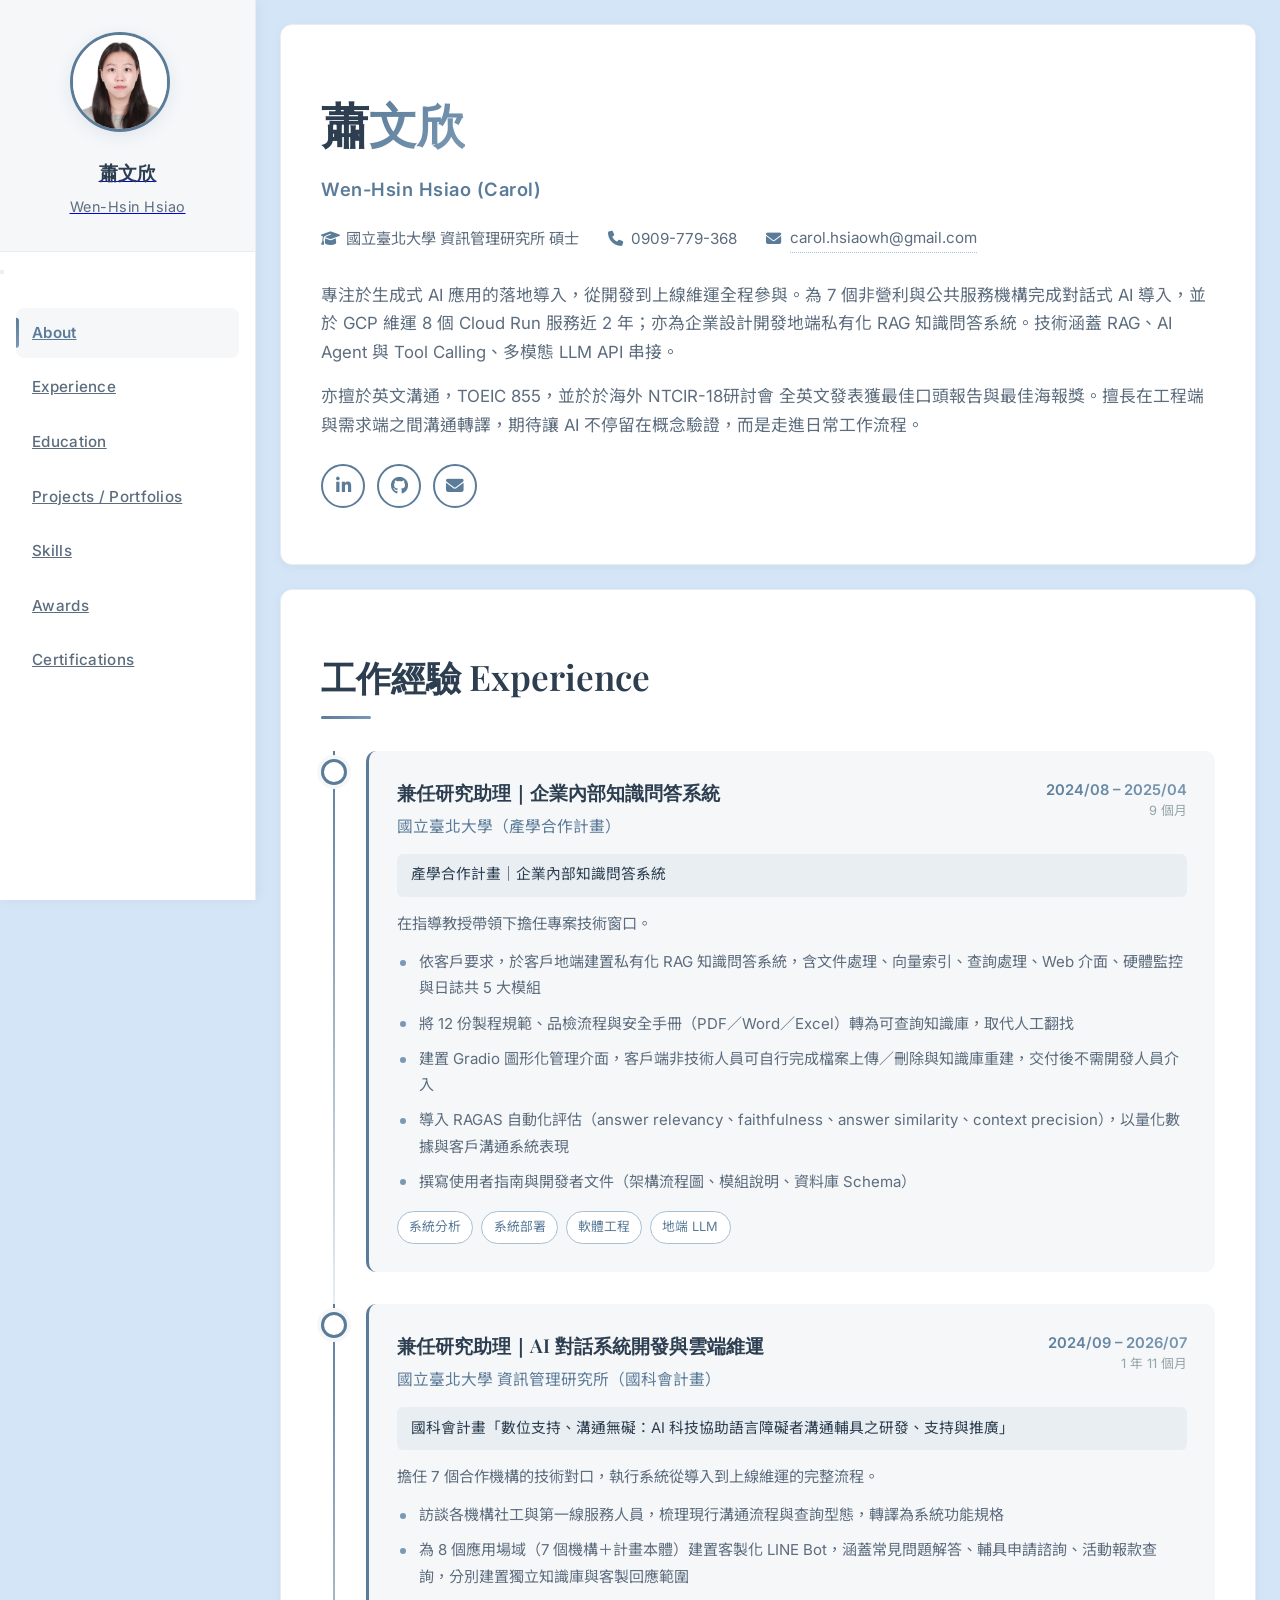
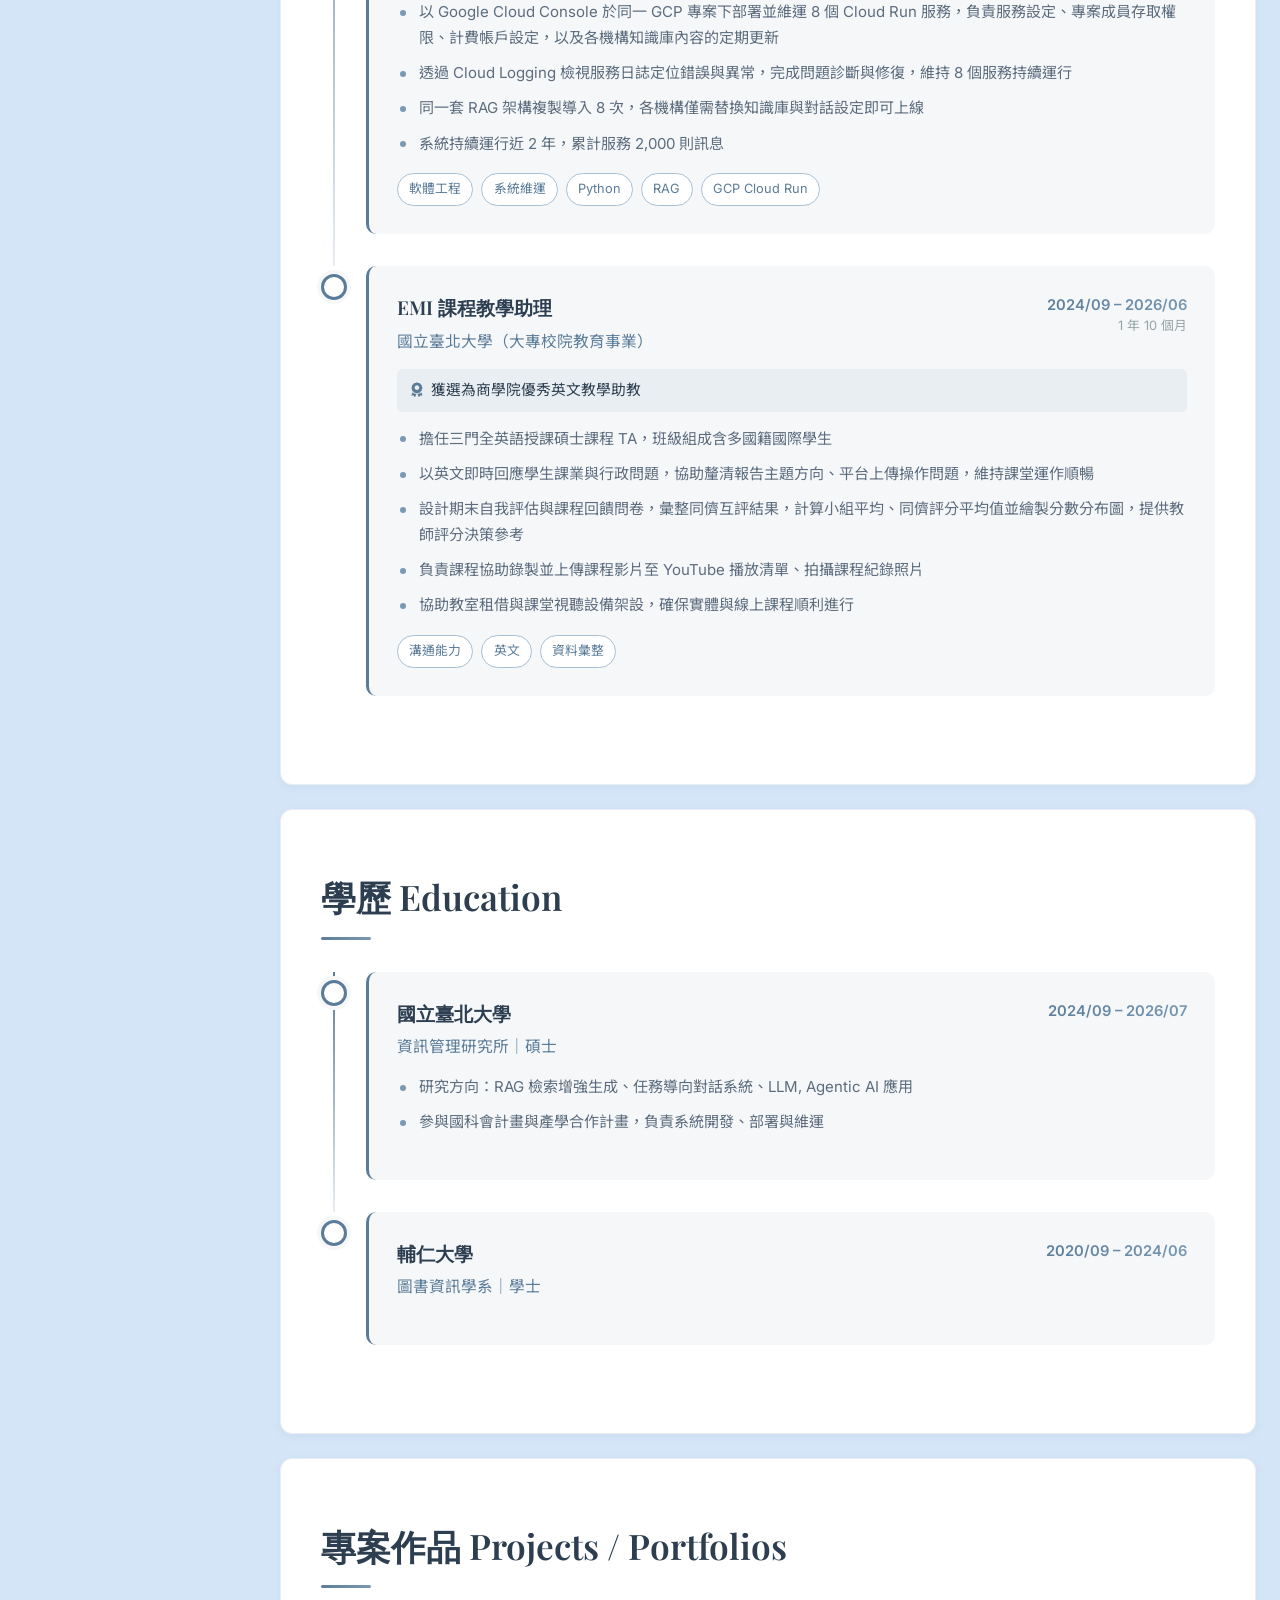
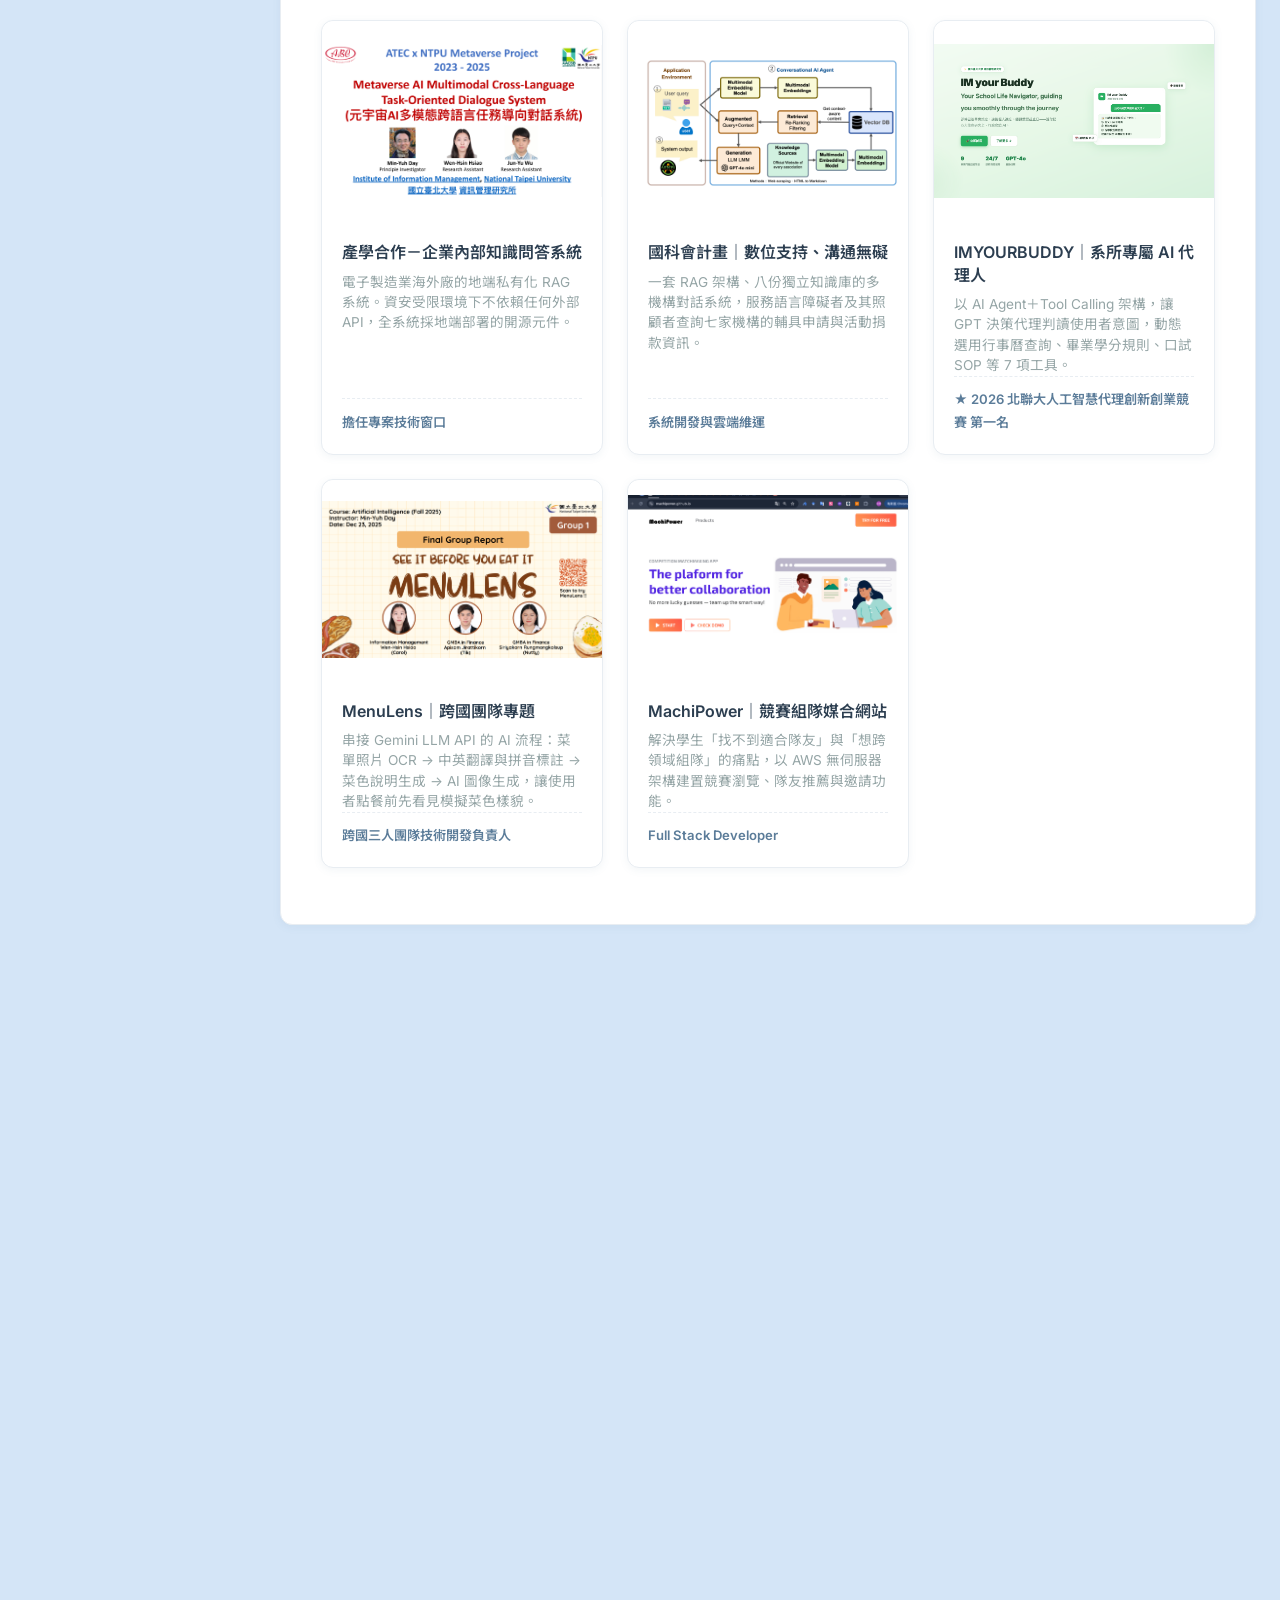
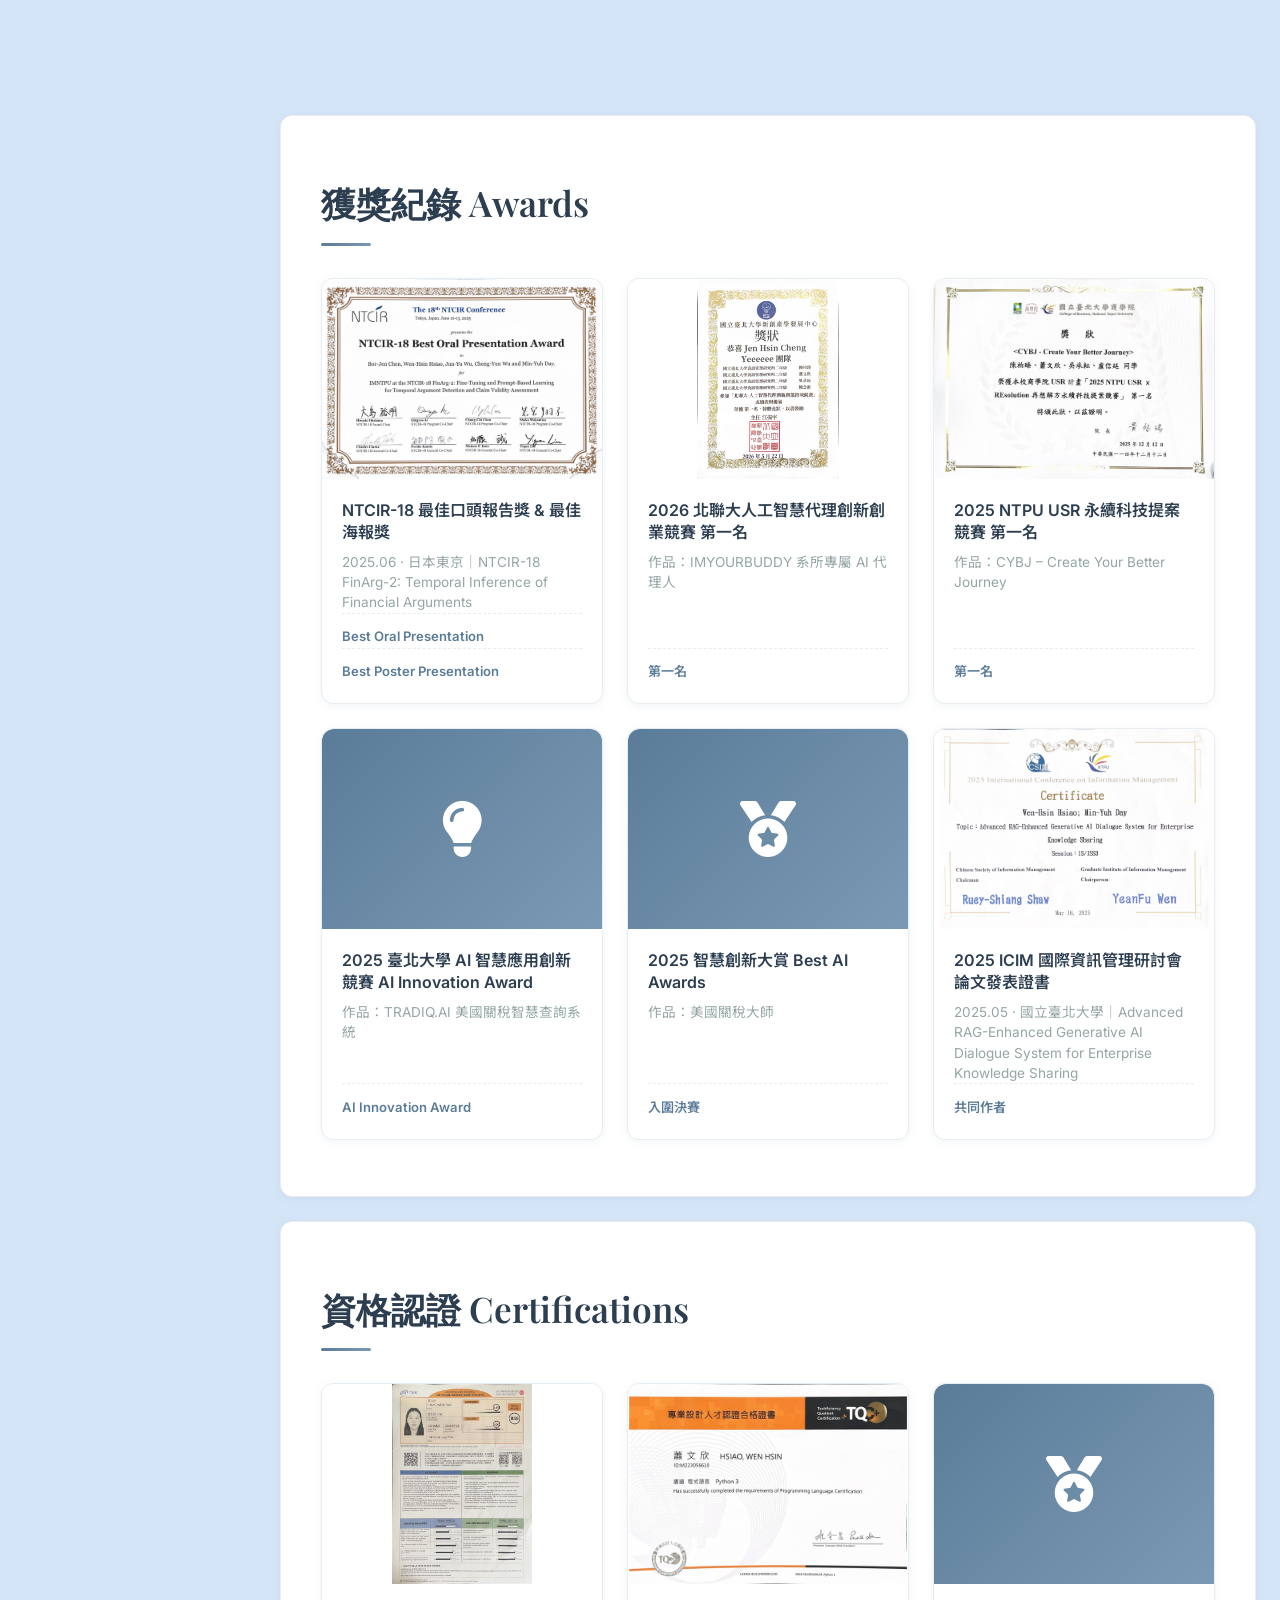
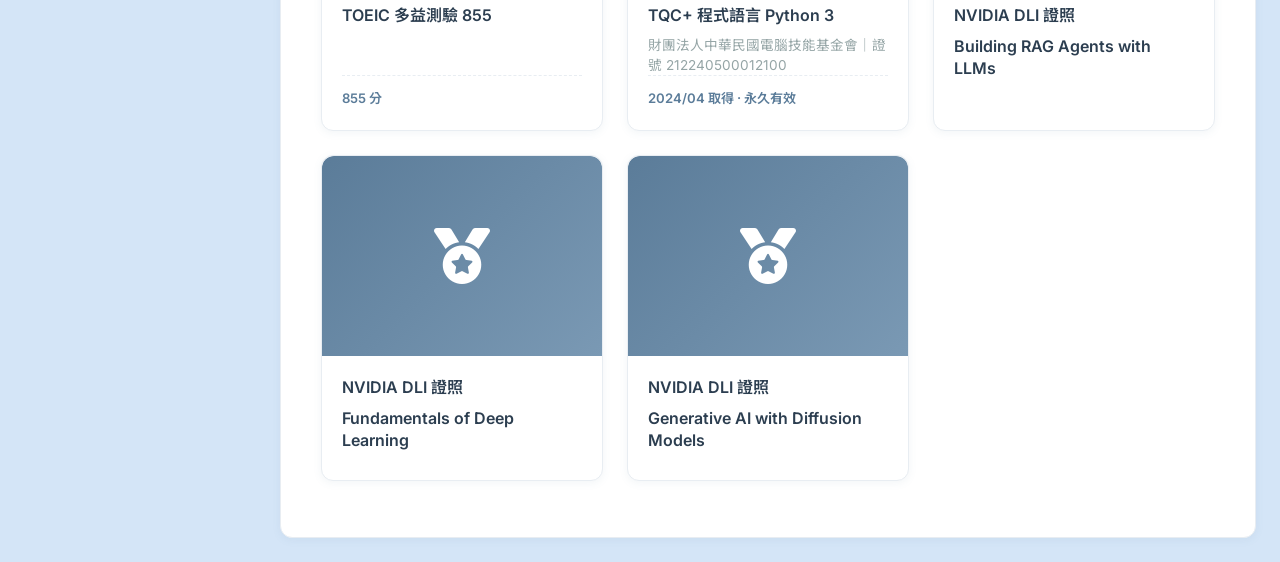
==== index.html @ e89d2f1c "update" ====
<!DOCTYPE html>
<html lang="zh-Hant">
    <head>
        <meta charset="utf-8" />
        <meta name="viewport" content="width=device-width, initial-scale=1, shrink-to-fit=no" />
        <meta name="description" content="蕭文欣 Wen-Hsin Hsiao — AI 應用工程師。專注生成式 AI 應用落地：RAG 系統、AI Agent、雲端部署與維運。" />
        <meta name="author" content="蕭文欣 Wen-Hsin Hsiao" />
        <!----<title>蕭文欣 Wen-Hsin Hsiao — AI 應用工程師</title> -->
        <link rel="icon" type="image/x-icon" href="assets/img/favicon.ico" />
        <!-- Google fonts -->
        <link href="https://fonts.googleapis.com/css2?family=Inter:wght@300;400;500;600;700;800&family=Noto+Sans+TC:wght@300;400;500;700&family=Playfair+Display:wght@400;500;600;700&display=swap" rel="stylesheet" type="text/css" />
        <link href="css/styles.css" rel="stylesheet" />
        <link rel="stylesheet" href="https://cdnjs.cloudflare.com/ajax/libs/font-awesome/6.4.0/css/all.min.css" crossorigin="anonymous" referrerpolicy="no-referrer" />
    </head>
    <body id="page-top">
        <!-- Navigation-->
        <nav class="navbar navbar-expand-lg navbar-dark fixed-top" id="sideNav">
            <a class="navbar-brand js-scroll-trigger" href="#page-top">
                <div class="d-none d-lg-block">
                    <img class="img-fluid img-profile rounded-circle mx-auto mb-2" src="assets/img/profile.jpg" alt="蕭文欣" />
                    <div class="profile-name">
                        <h3>蕭文欣</h3>
                        <p>Wen-Hsin Hsiao</p>
                    </div>
                </div>
            </a>
            <button class="navbar-toggler" type="button" data-bs-toggle="collapse" data-bs-target="#navbarResponsive" aria-controls="navbarResponsive" aria-expanded="false" aria-label="Toggle navigation">
                <span class="navbar-toggler-icon"></span>
            </button>
            <div class="collapse navbar-collapse" id="navbarResponsive">
                <ul class="navbar-nav">
                    <li class="nav-item"><a class="nav-link js-scroll-trigger" href="#about">About</a></li>
                    <li class="nav-item"><a class="nav-link js-scroll-trigger" href="#experience">Experience</a></li>
                    <li class="nav-item"><a class="nav-link js-scroll-trigger" href="#education">Education</a></li>
                    <li class="nav-item"><a class="nav-link js-scroll-trigger" href="#projects">Projects / Portfolios</a></li>
                    <li class="nav-item"><a class="nav-link js-scroll-trigger" href="#interests">Skills</a></li>
                    <li class="nav-item"><a class="nav-link js-scroll-trigger" href="#awards">Awards</a></li>
                    <li class="nav-item"><a class="nav-link js-scroll-trigger" href="#certifications">Certifications</a></li>
                </ul>
            </div>
        </nav>

        <!-- Page Content-->
        <div class="container-fluid p-0">
            <!-- About-->
            <section class="resume-section" id="about">
                <div class="resume-section-content">
                    <h1 class="mb-3">
                        蕭<span class="text-primary">文欣</span>
                    </h1>
                    <div class="about-tagline">Wen-Hsin Hsiao (Carol)</div>

                    <ul class="about-meta">
                        <li><i class="fas fa-graduation-cap"></i> 國立臺北大學 資訊管理研究所 碩士</li>
                        <li><i class="fas fa-phone"></i> 0909-779-368</li>
                        <li><i class="fas fa-envelope"></i> <a href="mailto:carol.hsiaowh@gmail.com">carol.hsiaowh@gmail.com</a></li>
                    </ul>

                    <p class="lead">
                        專注於生成式 AI 應用的落地導入，從開發到上線維運全程參與。為 7 個非營利與公共服務機構完成對話式 AI 導入，並於 GCP 維運 8 個 Cloud Run 服務近 2 年；亦為企業設計開發地端私有化 RAG 知識問答系統。技術涵蓋 RAG、AI Agent 與 Tool Calling、多模態 LLM API 串接。
                    </p>
                    <p class="lead">
                        亦擅於英文溝通，TOEIC 855，並於於海外 NTCIR-18研討會 全英文發表獲最佳口頭報告與最佳海報獎。擅長在工程端與需求端之間溝通轉譯，期待讓 AI 不停留在概念驗證，而是走進日常工作流程。
                    </p>


                    <div class="social-icons">
                        <a class="social-icon" href="https://www.linkedin.com/in/wen-hsin-hsiao-62663a211/" target="_blank" rel="noopener" aria-label="LinkedIn"><i class="fab fa-linkedin-in"></i></a>
                        <a class="social-icon" href="https://github.com/HSIAOWH" target="_blank" rel="noopener" aria-label="GitHub"><i class="fab fa-github"></i></a>
                        <a class="social-icon" href="mailto:carol.hsiaowh@gmail.com" aria-label="Email"><i class="fas fa-envelope"></i></a>
                    </div>
                </div>
            </section>

            <!-- Experience-->
            <section class="resume-section" id="experience">
                <div class="resume-section-content">
                    <h2 class="mb-5">工作經驗 Experience</h2>

                    
                    <div class="timeline-item">
                        <div class="timeline-dot"></div>
                        <div class="experience-card">
                            <div class="exp-head">
                                <div class="exp-title-block">
                                    <h3>兼任研究助理｜企業內部知識問答系統</h3>
                                    <div class="subheading">國立臺北大學（產學合作計畫）</div>
                                </div>
                                <div class="exp-date">
                                    <span class="text-primary">2024/08 – 2025/04</span>
                                    <small>9 個月</small>
                                </div>
                            </div>
                            <p class="exp-note">產學合作計畫｜企業內部知識問答系統</p>
                            <p class="exp-summary">在指導教授帶領下擔任專案技術窗口。</p>
                            <ul class="exp-list">
                                <li>依客戶要求，於客戶地端建置私有化 RAG 知識問答系統，含文件處理、向量索引、查詢處理、Web 介面、硬體監控與日誌共 5 大模組</li>
                                <li>將 12 份製程規範、品檢流程與安全手冊（PDF／Word／Excel）轉為可查詢知識庫，取代人工翻找</li>
                                <li>建置 Gradio 圖形化管理介面，客戶端非技術人員可自行完成檔案上傳／刪除與知識庫重建，交付後不需開發人員介入</li>
                                <li>導入 RAGAS 自動化評估（answer relevancy、faithfulness、answer similarity、context precision），以量化數據與客戶溝通系統表現</li>
                                <li>撰寫使用者指南與開發者文件（架構流程圖、模組說明、資料庫 Schema）</li>
                            </ul>
                            <div class="tag-list">
                                <span class="tag">系統分析</span>
                                <span class="tag">系統部署</span>
                                <span class="tag">軟體工程</span>
                                <span class="tag">地端 LLM</span>
                            </div>
                        </div>
                    </div>


                    <div class="timeline-item">
                        <div class="timeline-dot"></div>
                        <div class="experience-card">
                            <div class="exp-head">
                                <div class="exp-title-block">
                                    <h3>兼任研究助理｜AI 對話系統開發與雲端維運</h3>
                                    <div class="subheading">國立臺北大學 資訊管理研究所（國科會計畫）</div>
                                </div>
                                <div class="exp-date">
                                    <span class="text-primary">2024/09 – 2026/07</span>
                                    <small>1 年 11 個月</small>
                                </div>
                            </div>
                            <p class="exp-note">國科會計畫「數位支持、溝通無礙：AI 科技協助語言障礙者溝通輔具之研發、支持與推廣」</p>
                            <p class="exp-summary">擔任 7 個合作機構的技術對口，執行系統從導入到上線維運的完整流程。</p>
                            <ul class="exp-list">
                                <li>訪談各機構社工與第一線服務人員，梳理現行溝通流程與查詢型態，轉譯為系統功能規格</li>
                                <li>為 8 個應用場域（7 個機構＋計畫本體）建置客製化 LINE Bot，涵蓋常見問題解答、輔具申請諮詢、活動報款查詢，分別建置獨立知識庫與客製回應範圍</li>
                                <li>以 Google Cloud Console 於同一 GCP 專案下部署並維運 8 個 Cloud Run 服務，負責服務設定、專案成員存取權限、計費帳戶設定，以及各機構知識庫內容的定期更新</li>
                                <li>透過 Cloud Logging 檢視服務日誌定位錯誤與異常，完成問題診斷與修復，維持 8 個服務持續運行</li>
                                <li>同一套 RAG 架構複製導入 8 次，各機構僅需替換知識庫與對話設定即可上線</li>
                                <li>系統持續運行近 2 年，累計服務 2,000 則訊息</li>
                            </ul>
                            <div class="tag-list">
                                <span class="tag">軟體工程</span>
                                <span class="tag">系統維運</span>
                                <span class="tag">Python</span>
                                <span class="tag">RAG</span>
                                <span class="tag">GCP Cloud Run</span>
                            </div>
                        </div>
                    </div>

                    <div class="timeline-item">
                        <div class="timeline-dot"></div>
                        <div class="experience-card">
                            <div class="exp-head">
                                <div class="exp-title-block">
                                    <h3>EMI 課程教學助理</h3>
                                    <div class="subheading">國立臺北大學（大專校院教育事業）</div>
                                </div>
                                <div class="exp-date">
                                    <span class="text-primary">2024/09 – 2026/06</span>
                                    <small>1 年 10 個月</small>
                                </div>
                            </div>
                            <p class="exp-note"><i class="fas fa-award"></i> 獲選為商學院優秀英文教學助教</p>
                            <ul class="exp-list">
                                <li>擔任三門全英語授課碩士課程 TA，班級組成含多國籍國際學生</li>
                                <li>以英文即時回應學生課業與行政問題，協助釐清報告主題方向、平台上傳操作問題，維持課堂運作順暢</li>
                                <li>設計期末自我評估與課程回饋問卷，彙整同儕互評結果，計算小組平均、同儕評分平均值並繪製分數分布圖，提供教師評分決策參考</li>
                                <li>負責課程協助錄製並上傳課程影片至 YouTube 播放清單、拍攝課程紀錄照片</li>
                                <li>協助教室租借與課堂視聽設備架設，確保實體與線上課程順利進行</li>
                            </ul>
                            <div class="tag-list">
                                <span class="tag">溝通能力</span>
                                <span class="tag">英文</span>
                                <span class="tag">資料彙整</span>
                            </div>
                        </div>
                    </div>


                </div>
            </section>

            <!-- Education-->
            <section class="resume-section" id="education">
                <div class="resume-section-content">
                    <h2 class="mb-5">學歷 Education</h2>

                    <div class="timeline-item">
                        <div class="timeline-dot"></div>
                        <div class="experience-card">
                            <div class="exp-head">
                                <div class="exp-title-block">
                                    <h3>國立臺北大學</h3>
                                    <div class="subheading">資訊管理研究所｜碩士</div>
                                </div>
                                <div class="exp-date"><span class="text-primary">2024/09 – 2026/07</span></div>
                            </div>
                            <ul class="exp-list">
                                <li>研究方向：RAG 檢索增強生成、任務導向對話系統、LLM, Agentic AI 應用</li>
                                <li>參與國科會計畫與產學合作計畫，負責系統開發、部署與維運</li>
                            </ul>
                        </div>
                    </div>

                    <div class="timeline-item">
                        <div class="timeline-dot"></div>
                        <div class="experience-card">
                            <div class="exp-head">
                                <div class="exp-title-block">
                                    <h3>輔仁大學</h3>
                                    <div class="subheading">圖書資訊學系｜學士</div>
                                </div>
                                <div class="exp-date"><span class="text-primary">2020/09 – 2024/06</span></div>
                            </div>
                            <ul class="exp-list">
                                
                            </ul>
                        </div>
                    </div>
                </div>
            </section>

            <!-- Projects / Portfolio-->
            <section class="resume-section" id="projects">
                <div class="resume-section-content">
                    <h2 class="mb-5">專案作品 Projects / Portfolios</h2>

                    <div class="awards-grid">
                        <div class="award-card" onclick="openModal('projectModal1')">
                            <div class="award-image">
                                <img src="assets/img/atec.png" alt="產學合作－企業內部知識問答系統" />
                            </div>
                            <div class="award-content">
                                <div class="award-title">產學合作－企業內部知識問答系統</div>
                                <div class="award-description">電子製造業海外廠的地端私有化 RAG 系統。資安受限環境下不依賴任何外部 API，全系統採地端部署的開源元件。</div>
                                <div class="award-role">擔任專案技術窗口</div>
                            </div>
                        </div>

                        <div class="award-card" onclick="openModal('projectModal2')">
                            <div class="award-image">
                                <img src="assets/img/國科會計畫AIITNTPU.png" alt="國科會計畫｜數位支持、溝通無礙" />
                            </div>
                            <div class="award-content">
                                <div class="award-title">國科會計畫｜數位支持、溝通無礙</div>
                                <div class="award-description">一套 RAG 架構、八份獨立知識庫的多機構對話系統，服務語言障礙者及其照顧者查詢七家機構的輔具申請與活動捐款資訊。</div>
                                <div class="award-role">系統開發與雲端維運</div>
                            </div>
                        </div>

                        <div class="award-card" onclick="openModal('projectModal3')">
                            <div class="award-image">
                                <img src="assets/img/IM your Buddy.png" alt="IMYOURBUDDY｜系所專屬 AI 代理人" />
                            </div>
                            <div class="award-content">
                                <div class="award-title">IMYOURBUDDY｜系所專屬 AI 代理人</div>
                                <div class="award-description">以 AI Agent＋Tool Calling 架構，讓 GPT 決策代理判讀使用者意圖，動態選用行事曆查詢、畢業學分規則、口試 SOP 等 7 項工具。</div>
                                <div class="award-role">★ 2026 北聯大人工智慧代理創新創業競賽 第一名</div>
                            </div>
                        </div>

                        <div class="award-card" onclick="openModal('projectModal4')">
                            <div class="award-image">
                                <img src="assets/img/MenuLens.png" alt="MenuLens｜跨國團隊專題" />
                            </div>
                            <div class="award-content">
                                <div class="award-title">MenuLens｜跨國團隊專題</div>
                                <div class="award-description">串接 Gemini LLM API 的 AI 流程：菜單照片 OCR → 中英翻譯與拼音標註 → 菜色說明生成 → AI 圖像生成，讓使用者點餐前先看見模擬菜色樣貌。</div>
                                <div class="award-role">跨國三人團隊技術開發負責人</div>
                            </div>
                        </div>

                        <div class="award-card" onclick="openModal('projectModal5')">
                            <div class="award-image">
                                <img src="assets/img/MachiPower.png" alt="MachiPower｜競賽組隊媒合網站" />
                            </div>
                            <div class="award-content">
                                <div class="award-title">MachiPower｜競賽組隊媒合網站</div>
                                <div class="award-description">解決學生「找不到適合隊友」與「想跨領域組隊」的痛點，以 AWS 無伺服器架構建置競賽瀏覽、隊友推薦與邀請功能。</div>
                                <div class="award-role">Full Stack Developer</div>
                            </div>
                        </div>
                    </div>
                </div>
            </section>

            <!-- Skills & Competencies-->
            <section class="resume-section" id="interests">
                <div class="resume-section-content">
                    <h2 class="mb-5">技能 Skills</h2>

                    <div class="skills-grid">
                        <div class="skill-card" onclick="openModal('skillModal3')">
                            <div class="skill-icon"><i class="fas fa-diagram-project"></i></div>
                            <div class="skill-info">
                                <h4>RAG 系統開發</h4>
                                <p class="skill-label">LlamaIndex · ChromaDB · Reranker · RAGAS</p>
                            </div>
                        </div>

                        <div class="skill-card" onclick="openModal('skillModal4')">
                            <div class="skill-icon"><i class="fas fa-robot"></i></div>
                            <div class="skill-info">
                                <h4>AI Agent 與 Tool Calling</h4>
                                <p class="skill-label">LLM API 串接</p>
                            </div>
                        </div>

                        <div class="skill-card" onclick="openModal('skillModal5')">
                            <div class="skill-icon"><i class="fab fa-python"></i></div>
                            <div class="skill-info">
                                <h4>Python 與後端開發</h4>
                                <p class="skill-label">TQC+ Python 3 認證 · API 開發 · 文件處理</p>
                            </div>
                        </div>

                        <div class="skill-card" onclick="openModal('skillModal6')">
                            <div class="skill-icon"><i class="fas fa-cloud"></i></div>
                            <div class="skill-info">
                                <h4>雲端部署與維運</h4>
                                <p class="skill-label">GCP Cloud Run / Logging · AWS · Zeabur</p>
                            </div>
                        </div>

                        <div class="skill-card" onclick="openModal('skillModal7')">
                            <div class="skill-icon"><i class="fas fa-server"></i></div>
                            <div class="skill-info">
                                <h4>地端 LLM 部署</h4>
                                <p class="skill-label">Ollama · gemma3:27b-it-qat · 硬體資源監控</p>
                            </div>
                        </div>

                        <div class="skill-card" onclick="openModal('skillModal8')">
                            <div class="skill-icon"><i class="fas fa-database"></i></div>
                            <div class="skill-info">
                                <h4>資料處理與資料庫</h4>
                                <p class="skill-label">PostgreSQL · SQLAlchemy · 向量資料庫</p>
                            </div>
                        </div>
                    </div>

                    <div class="tag-list tag-list-lead">
                        <span class="tag-list-title">常用工具</span>
                        <span class="tag">Python</span>
                        <span class="tag">LlamaIndex</span>
                        <span class="tag">ChromaDB</span>
                        <span class="tag">Ollama</span>
                        <span class="tag">RAGAS</span>
                        <span class="tag">Gradio</span>
                        <span class="tag">LINE Messaging API</span>
                        <span class="tag">Google Cloud Run</span>
                        <span class="tag">Cloud Logging</span>
                        <span class="tag">AWS Amplify / Cognito / DynamoDB / S3 / Lambda</span>
                        <span class="tag">Zeabur</span>
                        <span class="tag">PostgreSQL</span>
                        <span class="tag">SQLAlchemy</span>
                        <span class="tag">Gemini API</span>
                        <span class="tag">GPT API</span>
                        <span class="tag">Git</span>
                    </div>
                </div>
            </section>

            <!-- Awards Section -->
            <section class="resume-section" id="awards">
                <div class="resume-section-content">
                    <h2 class="mb-5">獲獎紀錄 Awards</h2>

                    <div class="awards-grid">
                        <div class="award-card" onclick="openModal('modalAward1')">
                            <div class="award-image"><img src="assets/img/NTCIR_Best_Oral.jpg" alt="NTCIR-18 最佳口頭報告獎" /></div>
                            <div class="award-content">
                                <div class="award-title">NTCIR-18 最佳口頭報告獎 &amp; 最佳海報獎</div>
                                <div class="award-description">2025.06 · 日本東京｜NTCIR-18 FinArg-2: Temporal Inference of Financial Arguments</div>
                                <div class="award-role">Best Oral Presentation</div>
                                <div class="award-role">Best Poster Presentation</div>
                            </div>
                        </div>

                        <div class="award-card" onclick="openModal('modalAward2')">
                            <div class="award-image"><img src="assets/img/Beilianda2026Award.jpg" alt="2026 北聯大人工智慧代理創新創業競賽 第一名" /></div>
                            <div class="award-content">
                                <div class="award-title">2026 北聯大人工智慧代理創新創業競賽 第一名</div>
                                <div class="award-description">作品：IMYOURBUDDY 系所專屬 AI 代理人</div>
                                <div class="award-role">第一名</div>
                            </div>
                        </div>

                        <div class="award-card" onclick="openModal('modalAward3')">
                            <div class="award-image"><img src="assets/img/USR2025Award.jpg" alt="2025 NTPU USR 永續科技提案競賽 第一名" /></div>
                            <div class="award-content">
                                <div class="award-title">2025 NTPU USR 永續科技提案競賽 第一名</div>
                                <div class="award-description">作品：CYBJ – Create Your Better Journey</div>
                                <div class="award-role">第一名</div>
                            </div>
                        </div>

                        <div class="award-card" onclick="openModal('modalAward4')">
                            <div class="award-image"><i class="fas fa-lightbulb"></i></div>
                            <div class="award-content">
                                <div class="award-title">2025 臺北大學 AI 智慧應用創新競賽 AI Innovation Award</div>
                                <div class="award-description">作品：TRADIQ.AI 美國關稅智慧查詢系統</div>
                                <div class="award-role">AI Innovation Award</div>
                            </div>
                        </div>

                        <div class="award-card" onclick="openModal('modalAward5')">
                            <div class="award-image"><i class="fas fa-medal"></i></div>
                            <div class="award-content">
                                <div class="award-title">2025 智慧創新大賞 Best AI Awards</div>
                                <div class="award-description">作品：美國關稅大師</div>
                                <div class="award-role">入圍決賽</div>
                            </div>
                        </div>

                        <div class="award-card" onclick="openModal('modalAward6')">
                            <div class="award-image"><img src="assets/img/ICIM2025.jpg" alt="2025 ICIM 國際資訊管理研討會 論文發表證書" /></div>
                            <div class="award-content">
                                <div class="award-title">2025 ICIM 國際資訊管理研討會 論文發表證書</div>
                                <div class="award-description">2025.05 · 國立臺北大學｜Advanced RAG-Enhanced Generative AI Dialogue System for Enterprise Knowledge Sharing</div>
                                <div class="award-role">共同作者</div>
                            </div>
                        </div>
                    </div>
                </div>
            </section>

            <!-- Certifications Section -->
            <section class="resume-section" id="certifications">
                <div class="resume-section-content">
                    <h2 class="mb-5">資格認證 Certifications</h2>

                    <div class="awards-grid">
                        <div class="award-card" onclick="openModal('modalCert1')">
                            <div class="award-image"><img src="assets/img/TOEIC855.jpg" alt="TOEIC 多益測驗 855" /></div>
                            <div class="award-content">
                                <div class="award-title">TOEIC 多益測驗 855</div>
                                <div class="award-role">855 分</div>
                            </div>
                        </div>

                        <div class="award-card" onclick="openModal('modalCert2')">
                            <div class="award-image"><img src="assets/img/TQCPython3.jpg" alt="TQC+ 程式語言 Python 3" /></div>
                            <div class="award-content">
                                <div class="award-title">TQC+ 程式語言 Python 3</div>
                                <div class="award-description">財團法人中華民國電腦技能基金會｜證號 212240500012100</div>
                                <div class="award-role">2024/04 取得 · 永久有效</div>
                            </div>
                        </div>

                        <div class="award-card" onclick="openModal('modalCert3')">
                            <div class="award-image"><i class="fas fa-medal"></i></div>
                            <div class="award-content">
                                <div class="award-title">NVIDIA DLI 證照</div>
                                <div class="award-title">Building RAG Agents with LLMs</div>
                                <div class="award-description"></div>
                            </div>
                        </div>

                        <div class="award-card" onclick="openModal('modalCert4')">
                            <div class="award-image"><i class="fas fa-medal"></i></div>
                            <div class="award-content">
                                <div class="award-title">NVIDIA DLI 證照</div>
                                <div class="award-title">Fundamentals of Deep Learning</div>
                                <div class="award-description"></div>
                            </div>
                        </div>

                        <div class="award-card" onclick="openModal('modalCert5')">
                            <div class="award-image"><i class="fas fa-medal"></i></div>
                            <div class="award-content">
                                <div class="award-title">NVIDIA DLI 證照</div>
                                <div class="award-title">Generative AI with Diffusion Models</div>
                                <div class="award-description"></div>
                            </div>
                        </div>
                    </div>
                </div>
            </section>
        </div>

        <!-- ===================== Project Modals ===================== -->
        <div id="projectModal1" class="modal">
            <div class="modal-content">
                <div class="modal-header">
                    <h3>產學合作－企業內部知識問答系統</h3>
                    <span class="close" onclick="closeModal('projectModal1')">&times;</span>
                </div>
                <div class="modal-body">
                    <img src="assets/img/atec.png" alt="產學合作專案" style="width: 100%; border-radius: 8px; margin-bottom: 1.5rem; display: block;" />
                    <p><strong>角色：</strong>專案技術窗口｜<strong>期間：</strong>2024/08 – 2025/04</p>
                    <p>資安受限環境下的地端 RAG 系統。客戶要求資料不得使用外部雲端 AI 服務，全系統採用可地端部署的開源元件，運行不依賴任何外部 API。</p>
                    <h4>系統架構</h4>
                    <ul>
                        <li><strong>文件處理：</strong>解析 PDF／Word／Excel 製程與品檢文件，統一轉為可索引文本</li>
                        <li><strong>檢索：</strong>LlamaIndex 建構 pipeline、ChromaDB 存放向量，串接 Reranker 兩階段重排序提升上下文精準度</li>
                        <li><strong>生成：</strong>Ollama 地端部署 gemma3:27b-it-qat，採量化版本以配合地端硬體資源</li>
                        <li><strong>資料層：</strong>PostgreSQL／SQLAlchemy 記錄對話歷程、檢索來源片段，使用者回饋與系統日誌，使每則回應可回溯至來源文件</li>
                        <li><strong>介面：</strong>Gradio 整合問答與知識庫管理，將檔案上傳／刪除與索引重建包裝為圖形化操作</li>
                        <li><strong>維運：</strong>硬體資源監控與系統日誌模組</li>
                    </ul>
                    <h4>品質驗證</h4>
                    <p>導入 RAGAS，以 answer relevancy、faithfulness、answer similarity、context precision 四項指標量化系統表現，作為與客戶溝通的共同語言。</p>
                    <div class="tag-list">
                        <span class="tag">LlamaIndex</span><span class="tag">ChromaDB</span><span class="tag">Ollama</span><span class="tag">PostgreSQL</span><span class="tag">Gradio</span><span class="tag">RAGAS</span>
                    </div>
                </div>
            </div>
        </div>

        <div id="projectModal2" class="modal">
            <div class="modal-content">
                <div class="modal-header">
                    <h3>國科會計畫｜數位支持、溝通無礙</h3>
                    <span class="close" onclick="closeModal('projectModal2')">&times;</span>
                </div>
                <div class="modal-body">
                    <img src="assets/img/國科會計畫AIITNTPU.png" alt="國科會計畫｜數位支持、溝通無礙" style="width: 100%; border-radius: 8px; margin-bottom: 1.5rem; display: block;" />
                    <p><strong>計畫全名：</strong>「數位支持、溝通無礙：AI 科技協助語言障礙者溝通輔具之研發、支持與推廣」</p>
                    <p>一套 RAG 架構、八份獨立知識庫的多機構對話系統，服務語言障礙者及其照顧者查詢七家機構的輔具申請與活動捐款資訊。</p>
                    <h4>系統架構</h4>
                    <ul>
                        <li><strong>核心：</strong>RAG 向量檢索＋Reranker，降低幻覺並提升回應正確性</li>
                        <li><strong>知識庫：</strong>爬取各機構官網資料並整合既有 FAQ，依機構分別建置獨立知識庫，避免跨機構資訊混淆</li>
                        <li><strong>生成：</strong>串接 LLM API，處理多模態輸入與跨語言查詢</li>
                        <li><strong>介面：</strong>LINE Messaging API，使用者無需另行安裝應用程式</li>
                        <li><strong>部署：</strong>8 個服務各自獨立部署於 Google Cloud Run（同一 GCP 專案）</li>
                    </ul>
                    <h4>可複製性</h4>
                    <p>核心架構固定，機構差異僅存在於知識庫內容與對話設定兩層；新增機構不需重新開發，複製部署後替換知識庫即可上線。計畫期間完成 8 次導入，系統持續運行近 2 年，累計服務 2,000 則訊息。</p>
                    <div class="tag-list">
                        <span class="tag">RAG</span><span class="tag">LINE Messaging API</span><span class="tag">Google Cloud Run</span><span class="tag">Cloud Logging</span><span class="tag">Python</span>
                    </div>
                </div>
            </div>
        </div>

        <div id="projectModal3" class="modal">
            <div class="modal-content">
                <div class="modal-header">
                    <h3>IMYOURBUDDY｜系所專屬 AI 代理人</h3>
                    <span class="close" onclick="closeModal('projectModal3')">&times;</span>
                </div>
                <div class="modal-body">
                    <img src="assets/img/IM your Buddy.png" alt="IMYOURBUDDY｜系所專屬 AI 代理人" style="width: 100%; border-radius: 8px; margin-bottom: 1rem; display: block;" />
                    <a class="project-link-btn" href="https://imyourbuddy-official.zeabur.app/" target="_blank" rel="noopener"><i class="fas fa-arrow-up-right-from-square"></i> 查看專案</a>
                    <p><strong>★ 2026 北聯大人工智慧代理創新創業競賽 第一名</strong>（課堂專案）</p>
                    <ul>
                        <li>針對系所行政知識高度依賴助教口耳相傳、規章散落各處、學生需主動查詢的痛點，開發系所專屬 AI 代理人</li>
                        <li>採 <strong>AI Agent＋Tool Calling 架構</strong>：由 GPT 決策代理判讀使用者意圖，動態選用對應工具（行事曆查詢、畢業學分規則、口試 SOP 等 7 項工具）至資料庫取回資料，再由 GPT 整合生成結構化回覆</li>
                        <li>以 Python 開發並部署於 Zeabur 雲端平台，模組化設計使系統僅需替換知識庫即可移轉至其他系所使用</li>
                    </ul>
                    <div class="tag-list">
                        <span class="tag">AI Agent</span><span class="tag">Tool Calling</span><span class="tag">GPT API</span><span class="tag">Python</span><span class="tag">Zeabur</span>
                    </div>
                </div>
            </div>
        </div>

        <div id="projectModal4" class="modal">
            <div class="modal-content">
                <div class="modal-header">
                    <h3>MenuLens｜跨國團隊專題</h3>
                    <span class="close" onclick="closeModal('projectModal4')">&times;</span>
                </div>
                <div class="modal-body">
                    <img src="assets/img/MenuLens.png" alt="MenuLens｜跨國團隊專題" style="width: 100%; border-radius: 8px; margin-bottom: 1rem; display: block;" />
                    <a class="project-link-btn" href="https://canva.link/bx9pmfyfzyzojc9" target="_blank" rel="noopener"><i class="fas fa-arrow-up-right-from-square"></i> 查看專案</a>
                    <p><strong>角色：</strong>跨國三人團隊技術開發負責人（課程專案）</p>
                    <ul>
                        <li>與兩位 GMBA 國際學生協作，從使用者痛點訪談、商業模式設計到系統實作全程共同執行，針對在台國際學生看不懂中文菜單的問題開發解決方案</li>
                        <li>串接 <strong>Gemini LLM API</strong> 建構 AI 流程：菜單照片 OCR 文字辨識 → 中英翻譯與拼音標註 → 菜色說明生成 → AI 圖像生成，讓使用者點餐前即可看見模擬菜色樣貌</li>
                        <li>系統部署於 Google Cloud Platform（Cloud Run）</li>
                    </ul>
                    <div class="tag-list">
                        <span class="tag">Gemini API</span><span class="tag">OCR</span><span class="tag">多模態</span><span class="tag">Google Cloud Run</span>
                    </div>
                </div>
            </div>
        </div>

        <div id="projectModal5" class="modal">
            <div class="modal-content">
                <div class="modal-header">
                    <h3>MachiPower｜競賽組隊媒合網站</h3>
                    <span class="close" onclick="closeModal('projectModal5')">&times;</span>
                </div>
                <div class="modal-body">
                    <img src="assets/img/MachiPower.png" alt="MachiPower｜競賽組隊媒合網站" style="width: 100%; border-radius: 8px; margin-bottom: 1rem; display: block;" />
                    <a class="project-link-btn" href="https://machipower.github.io/" target="_blank" rel="noopener"><i class="fas fa-arrow-up-right-from-square"></i> 查看網站</a>
                    <p><strong>角色：</strong>Full Stack Developer（課程專案）</p>
                    <ul>
                        <li>開發競賽組隊媒合網站，解決學生「找不到適合隊友」與「想跨領域組隊」的痛點</li>
                        <li>負責競賽瀏覽、隊友推薦與邀請功能模組開發</li>
                        <li>系統部署於 <strong>AWS</strong>，採 Amplify 整合前端託管與 CI/CD，搭配 Cognito（帳號註冊、Email 驗證與登入）、DynamoDB（使用者與配對資料）、S3（履歷與圖片儲存）、Lambda ＋ API Gateway（推薦通知與信件發送等無伺服器運算）</li>
                    </ul>
                    <div class="tag-list">
                        <span class="tag">AWS Amplify</span><span class="tag">Cognito</span><span class="tag">DynamoDB</span><span class="tag">S3</span><span class="tag">Lambda</span><span class="tag">API Gateway</span>
                    </div>
                </div>
            </div>
        </div>

        <!-- ===================== Skill Modals ===================== -->
        <div id="skillModal3" class="modal">
            <div class="modal-content">
                <div class="modal-header">
                    <h3>RAG 系統開發</h3>
                    <span class="close" onclick="closeModal('skillModal3')">&times;</span>
                </div>
                <div class="modal-body">
                    <div class="skill-detail-header">
                        <div class="skill-detail-icon"><i class="fas fa-diagram-project"></i></div>
                        <div class="skill-detail-level">
                            <p class="skill-detail-sub">LlamaIndex · ChromaDB · Reranker · RAGAS</p>
                        </div>
                    </div>
                    <h4>能力範圍</h4>
                    <ul>
                        <li>文件處理：解析 PDF／Word／Excel，統一轉為可索引文本並切分 chunk</li>
                        <li>檢索：以 LlamaIndex 建構 pipeline、ChromaDB 存放向量，串接 Reranker 兩階段重排序</li>
                        <li>知識庫治理：爬取與整合來源資料，依機構／領域分庫，避免資訊混淆</li>
                        <li>品質驗證：導入 RAGAS 進行 answer relevancy、faithfulness、answer similarity、context precision 量化評估</li>
                        <li>可回溯性：記錄檢索來源片段，使每則回應可回溯至原始文件</li>
                    </ul>
                    <h4>實務成果</h4>
                    <ul>
                        <li>同一套 RAG 架構複製導入 8 個機構場域，替換知識庫即可上線</li>
                        <li>為電子製造業海外廠交付完全地端、不依賴外部 API 的私有化 RAG 系統</li>
                        <li>NVIDIA DLI – Building RAG Agents with LLMs 認證</li>
                    </ul>
                </div>
            </div>
        </div>

                <div id="skillModal4" class="modal">
            <div class="modal-content">
                <div class="modal-header">
                    <h3>AI Agent 與 Tool Calling</h3>
                    <span class="close" onclick="closeModal('skillModal4')">&times;</span>
                </div>
                <div class="modal-body">
                    <div class="skill-detail-header">
                        <div class="skill-detail-icon"><i class="fas fa-robot"></i></div>
                        <div class="skill-detail-level">
                            <p class="skill-detail-sub">多工具決策代理 · 多模態 LLM API 串接</p>
                        </div>
                    </div>
                    <h4>能力範圍</h4>
                    <ul>
                        <li>設計 LLM 決策代理，依使用者意圖動態選用工具並整合回覆</li>
                        <li>定義工具介面與參數 schema，串接資料庫、規則表與外部服務</li>
                        <li>多模態 LLM API 串接（影像輸入、OCR、圖像生成）</li>
                        <li>Prompt 設計與回覆結構化輸出</li>
                    </ul>
                    <h4>實務成果</h4>
                    <ul>
                        <li>IMYOURBUDDY：GPT 決策代理動態選用 7 項工具，獲 2026 北聯大人工智慧代理創新創業競賽第一名</li>
                        <li>MenuLens：串接 Gemini LLM API 完成 OCR → 翻譯 → 說明生成 → 圖像生成的多階段流程</li>
                    </ul>
                </div>
            </div>
        </div>

                <div id="skillModal5" class="modal">
            <div class="modal-content">
                <div class="modal-header">
                    <h3>Python 與後端開發</h3>
                    <span class="close" onclick="closeModal('skillModal5')">&times;</span>
                </div>
                <div class="modal-body">
                    <div class="skill-detail-header">
                        <div class="skill-detail-icon"><i class="fab fa-python"></i></div>
                        <div class="skill-detail-level">
                            <p class="skill-detail-sub">TQC+ Python 3 認證 · API 開發 · 文件處理</p>
                        </div>
                    </div>
                    <h4>能力範圍</h4>
                    <ul>
                        <li>以 Python 開發 RAG 服務、AI Agent 與 Webhook 後端</li>
                        <li>文件解析與資料前處理（PDF／Word／Excel）</li>
                        <li>API 串接與錯誤處理、日誌設計</li>
                        <li>Gradio 快速建構圖形化操作介面</li>
                        <li>Git 版本控制</li>
                    </ul>
                    <h4>認證</h4>
                    <ul>
                        <li>TQC+ 程式語言 Python 3（財團法人中華民國電腦技能基金會，2024/04）</li>
                    </ul>
                </div>
            </div>
        </div>

                <div id="skillModal6" class="modal">
            <div class="modal-content">
                <div class="modal-header">
                    <h3>雲端部署與維運</h3>
                    <span class="close" onclick="closeModal('skillModal6')">&times;</span>
                </div>
                <div class="modal-body">
                    <div class="skill-detail-header">
                        <div class="skill-detail-icon"><i class="fas fa-cloud"></i></div>
                        <div class="skill-detail-level">
                            <p class="skill-detail-sub">GCP Cloud Run / Logging · AWS · Zeabur</p>
                        </div>
                    </div>
                    <h4>Google Cloud Platform</h4>
                    <ul>
                        <li>於同一 GCP 專案下部署並維運 8 個 Cloud Run 服務</li>
                        <li>負責服務設定、專案成員存取權限、計費帳戶設定</li>
                        <li>透過 Cloud Logging 檢視日誌定位錯誤與異常，完成問題診斷與修復</li>
                        <li>系統持續運行近 2 年，累計服務 2,000 則訊息</li>
                    </ul>
                    <h4>其他平台</h4>
                    <ul>
                        <li>AWS：Amplify（前端託管與 CI/CD）、Cognito、DynamoDB、S3、Lambda ＋ API Gateway</li>
                        <li>Zeabur：AI Agent 服務部署</li>
                    </ul>
                </div>
            </div>
        </div>

                <div id="skillModal7" class="modal">
            <div class="modal-content">
                <div class="modal-header">
                    <h3>地端 LLM 部署</h3>
                    <span class="close" onclick="closeModal('skillModal7')">&times;</span>
                </div>
                <div class="modal-body">
                    <div class="skill-detail-header">
                        <div class="skill-detail-icon"><i class="fas fa-server"></i></div>
                        <div class="skill-detail-level">
                            <p class="skill-detail-sub">Ollama 部署</p>
                        </div>
                    </div>
                    <h4>能力範圍</h4>
                    <ul>
                        <li>以 Ollama 於客戶地端部署 gemma3:27b-it-qat，採量化版本配合硬體資源</li>
                        <li>在資安受限、不得使用外部雲端 AI 服務的環境下，以開源元件組建完整系統</li>
                        <li>硬體資源監控與系統日誌模組設計</li>
                        <li>交付後可由客戶端非技術人員自行維護知識庫，不需開發人員介入</li>
                    </ul>
                </div>
            </div>
        </div>

                <div id="skillModal8" class="modal">
            <div class="modal-content">
                <div class="modal-header">
                    <h3>資料處理與資料庫</h3>
                    <span class="close" onclick="closeModal('skillModal8')">&times;</span>
                </div>
                <div class="modal-body">
                    <div class="skill-detail-header">
                        <div class="skill-detail-icon"><i class="fas fa-database"></i></div>
                        <div class="skill-detail-level">
                            <p class="skill-detail-sub"></p>
                        </div>
                    </div>
                    <h4>能力範圍</h4>
                    <ul>
                        <li>PostgreSQL／SQLAlchemy：對話歷程、檢索來源片段、使用者回饋與系統日誌的資料層設計</li>
                        <li>ChromaDB 等向量資料庫的索引建置與維護</li>
                        <li>文件解析與非結構化資料清整（PDF／Word／Excel）</li>
                        <li>資料彙整與統計分析：問卷結果彙整、平均值計算與分數分布圖繪製</li>
                        <li>爬取官網資料並整合既有 FAQ 建立知識庫</li>
                    </ul>
                </div>
            </div>
        </div>

        <!-- ===================== Award Modals ===================== -->
        <div id="modalAward1" class="modal">
            <div class="modal-content">
                <div class="modal-header">
                    <h3>NTCIR-18 最佳口頭報告獎 &amp; 最佳海報獎</h3>
                    <span class="close" onclick="closeModal('modalAward1')">&times;</span>
                </div>
                <div class="modal-body">
                    <p><strong>2025.06｜NTCIR-18 FinArg-2: Temporal Inference of Financial Arguments</strong></p>
                    <ul>
                        <li>參與金融文本時序推論國際評測競賽，比較微調式 encoder（BERT、RoBERTa）與提示式 decoder（GPT-4o、Mistral、Gemma）於中英雙語金融語料的表現</li>
                        <li>於日本東京會場<strong>全英文發表</strong>競賽方法與結果，並與各國研究團隊進行技術問答交流</li>
                        <li>同時獲頒 <strong>Best Oral Presentation Award</strong> 與 <strong>Best Poster Presentation Award</strong></li>
                    </ul>
                    <img src="assets/img/NTCIR_Best_Oral.jpg" alt="NTCIR-18 Best Oral Presentation Award 證書" style="width: 100%; border-radius: 8px; margin-bottom: 1rem; display: block;" />
                    <img src="assets/img/NTCIR_Best_Post.jpg" alt="NTCIR-18 Best Poster Presentation Award 證書" style="width: 100%; border-radius: 8px; display: block;" />
                </div>
            </div>
        </div>

        <div id="modalAward2" class="modal">
            <div class="modal-content">
                <div class="modal-header">
                    <h3>2026 北聯大人工智慧代理創新創業競賽 第一名</h3>
                    <span class="close" onclick="closeModal('modalAward2')">&times;</span>
                </div>
                <div class="modal-body">
                    <p><strong>作品：IMYOURBUDDY 系所專屬 AI 代理人</strong></p>
                    <ul>
                        <li>以 AI Agent＋Tool Calling 架構，由 GPT 決策代理判讀使用者意圖，動態選用 7 項工具取回資料後整合生成結構化回覆</li>
                        <li>解決系所行政知識高度依賴助教口耳相傳、規章散落各處的痛點</li>
                        <li>模組化設計，替換知識庫即可移轉至其他系所使用</li>
                    </ul>
                    <img src="assets/img/Beilianda2026Award.jpg" alt="2026 北聯大人工智慧代理創新創業競賽 第一名 獎狀" style="width: 100%; border-radius: 8px; display: block;" />
                </div>
            </div>
        </div>

        <div id="modalAward3" class="modal">
            <div class="modal-content">
                <div class="modal-header">
                    <h3>2025 NTPU USR 永續科技提案競賽 第一名</h3>
                    <span class="close" onclick="closeModal('modalAward3')">&times;</span>
                </div>
                <div class="modal-body">
                    <p><strong>作品：CYBJ – Create Your Better Journey</strong></p>
                    <p>2025 NTPU USR 永續科技提案競賽第一名。以科技提案回應大學社會責任（USR）與永續發展議題。</p>
                    <img src="assets/img/USR2025Award.jpg" alt="2025 NTPU USR 永續科技提案競賽 第一名 獎狀" style="width: 100%; border-radius: 8px; display: block;" />
                </div>
            </div>
        </div>

        <div id="modalAward4" class="modal">
            <div class="modal-content">
                <div class="modal-header">
                    <h3>2025 臺北大學 AI 智慧應用創新競賽 AI Innovation Award</h3>
                    <span class="close" onclick="closeModal('modalAward4')">&times;</span>
                </div>
                <div class="modal-body">
                    <div class="modal-image"><i class="fas fa-lightbulb"></i></div>
                    <p><strong>作品：TRADIQ.AI 美國關稅智慧查詢系統</strong></p>
                    <p>以 AI 協助查詢美國關稅稅則與稅率，降低貿易從業人員查找法規的時間成本。</p>
                </div>
            </div>
        </div>

        <div id="modalAward5" class="modal">
            <div class="modal-content">
                <div class="modal-header">
                    <h3>2025 智慧創新大賞 Best AI Awards</h3>
                    <span class="close" onclick="closeModal('modalAward5')">&times;</span>
                </div>
                <div class="modal-body">
                    <div class="modal-image"><i class="fas fa-medal"></i></div>
                    <p><strong>作品：美國關稅大師｜入圍決賽</strong></p>
                    <p>以關稅查詢 AI 應用參賽，入圍 2025 智慧創新大賞 Best AI Awards 決賽。</p>
                </div>
            </div>
        </div>

        <div id="modalAward6" class="modal">
            <div class="modal-content">
                <div class="modal-header">
                    <h3>2025 ICIM 國際資訊管理研討會 論文發表證書</h3>
                    <span class="close" onclick="closeModal('modalAward6')">&times;</span>
                </div>
                <div class="modal-body">
                    <p><strong>2025.05.16｜2025 International Conference on Information Management（國立臺北大學）</strong></p>
                    <p><strong>主題：</strong>Advanced RAG-Enhanced Generative AI Dialogue System for Enterprise Knowledge Sharing（Session: IS/ISS3）</p>
                    <p>與指導教授 Min-Yuh Day 共同發表論文，內容衍生自產學合作專案「企業內部知識問答系統」，於研討會分享地端私有化 RAG 系統的建構經驗。</p>
                    <img src="assets/img/ICIM2025.jpg" alt="2025 ICIM 論文發表證書" style="width: 100%; border-radius: 8px; display: block;" />
                </div>
            </div>
        </div>

        <!-- ===================== Certification Modals ===================== -->
        <div id="modalCert1" class="modal">
            <div class="modal-content">
                <div class="modal-header">
                    <h3>TOEIC 多益測驗</h3>
                    <span class="close" onclick="closeModal('modalCert1')">&times;</span>
                </div>
                <div class="modal-body">
                    <p><strong>分數：855</p>
                    <p>對應實務表現：全英文國際會議口頭發表、三門全英語授課碩士課程 TA、跨國團隊專案協作。</p>
                    <img src="assets/img/TOEIC855.jpg" alt="TOEIC 多益測驗成績單" style="width: 100%; border-radius: 8px; display: block;" />
                </div>
            </div>
        </div>

        <div id="modalCert2" class="modal">
            <div class="modal-content">
                <div class="modal-header">
                    <h3>TQC+ 程式語言 Python 3</h3>
                    <span class="close" onclick="closeModal('modalCert2')">&times;</span>
                </div>
                <div class="modal-body">
                    <p><strong>發證單位：</strong>財團法人中華民國電腦技能基金會</p>
                    <p><strong>證號：</strong>212240500012100｜<strong>取得時間：</strong>2024/04（永久有效）</p>
                    <p>專業設計人才認證合格證書，涵蓋 Python 3 程式設計實作能力。</p>
                    <img src="assets/img/TQCPython3.jpg" alt="TQC+ 程式語言 Python 3 專業設計人才認證合格證書" style="width: 100%; border-radius: 8px; display: block;" />
                </div>
            </div>
        </div>

        <div id="modalCert3" class="modal">
            <div class="modal-content">
                <div class="modal-header">
                    <h3>NVIDIA DLI – Building RAG Agents with LLMs</h3>
                    <span class="close" onclick="closeModal('modalCert3')">&times;</span>
                </div>
                <div class="modal-body">
                    <div class="modal-image"><i class="fas fa-medal"></i></div>
                    <h4>Building RAG Agents with LLMs</h4>
                    <ul>
                        <li>RAG（檢索增強生成）進階技術</li>
                        <li>大型語言模型的部署與應用</li>
                        <li>企業級 AI 解決方案架構</li>
                        <li>效能最佳化與擴展策略</li>
                    </ul>
                </div>
            </div>
        </div>

        <div id="modalCert4" class="modal">
            <div class="modal-content">
                <div class="modal-header">
                    <h3>NVIDIA DLI – Fundamentals of Deep Learning</h3>
                    <span class="close" onclick="closeModal('modalCert4')">&times;</span>
                </div>
                <div class="modal-body">
                    <div class="modal-image"><i class="fas fa-medal"></i></div>
                    <h4>Fundamentals of Deep Learning</h4>
                    <ul>
                        <li>深度學習原理與神經網路架構</li>
                        <li>模型訓練與最佳化技巧</li>
                        <li>卷積神經網路（CNN）與影像處理</li>
                        <li>資料前處理與資料擴增策略</li>
                        <li>模型評估與效能指標</li>
                    </ul>
                </div>
            </div>
        </div>

        <div id="modalCert5" class="modal">
            <div class="modal-content">
                <div class="modal-header">
                    <h3>NVIDIA DLI – Generative AI with Diffusion Models</h3>
                    <span class="close" onclick="closeModal('modalCert5')">&times;</span>
                </div>
                <div class="modal-body">
                    <div class="modal-image"><i class="fas fa-medal"></i></div>
                    <h4> Generative AI with Diffusion Models</h4>
                    <ul>
                        <li>擴散模型架構與理論</li>
                        <li>文字生成影像技術</li>
                        <li>Stable Diffusion 實作與客製化</li>
                        <li>生成模型微調與應用</li>
                        <li>Prompt 工程與最佳化策略</li>
                    </ul>
                </div>
            </div>
        </div>

        <script>
            // Modal functionality
            function openModal(modalId) {
                const modal = document.getElementById(modalId);
                if (modal) {
                    modal.style.display = 'block';
                    setTimeout(() => {
                        modal.classList.add('show');
                    }, 10);
                }
            }

            function closeModal(modalId) {
                const modal = document.getElementById(modalId);
                if (modal) {
                    modal.classList.remove('show');
                    setTimeout(() => {
                        modal.style.display = 'none';
                    }, 300);
                }
            }

            // Close modal when clicking outside
            window.onclick = function(event) {
                if (event.target.classList.contains('modal')) {
                    const modal = event.target;
                    modal.classList.remove('show');
                    setTimeout(() => {
                        modal.style.display = 'none';
                    }, 300);
                }
            }

            // Close modal with Esc
            document.addEventListener('keydown', function (e) {
                if (e.key === 'Escape') {
                    document.querySelectorAll('.modal.show').forEach(m => {
                        m.classList.remove('show');
                        setTimeout(() => { m.style.display = 'none'; }, 300);
                    });
                }
            });

            // Smooth scrolling
            document.querySelectorAll('a[href^="#"]').forEach(anchor => {
                anchor.addEventListener('click', function (e) {
                    e.preventDefault();
                    const target = document.querySelector(this.getAttribute('href'));
                    if (target) {
                        target.scrollIntoView({
                            behavior: 'smooth',
                            block: 'start'
                        });
                    }
                });
            });

            // Add scroll animations
            const observerOptions = {
                threshold: 0.1,
                rootMargin: '0px 0px -50px 0px'
            };

            const observer = new IntersectionObserver((entries) => {
                entries.forEach(entry => {
                    if (entry.isIntersecting) {
                        entry.target.style.opacity = '1';
                        entry.target.style.transform = 'translateY(0)';
                    }
                });
            }, observerOptions);

            document.querySelectorAll('.resume-section').forEach(section => {
                section.style.opacity = '0';
                section.style.transform = 'translateY(30px)';
                section.style.transition = 'all 0.6s ease';
                observer.observe(section);
            });
        </script>

        <!-- Bootstrap core JS-->
        <script src="https://cdn.jsdelivr.net/npm/bootstrap@5.2.3/dist/js/bootstrap.bundle.min.js"></script>
        <!-- Core theme JS-->
        <script src="js/scripts.js"></script>
    </body>
</html>
---- css/styles.css ----
:root {
    /* 霧面海軍藍配色 - 沉穩專業 */
    --primary-color: #5B7C99;
    --secondary-color: #7A99B4;
    --accent-color: #A8C0D4;
    --text-dark: #2C3E50;
    --text-medium: #5D6D7E;
    --text-light: #95A5A6;
    --white: #ffffff;
    --bg-light: #F5F7F9;
    --bg-lighter: #d4e5f7;
    --border-color: #E8EDF2;
    --shadow-sm: 0 2px 8px rgba(91, 124, 153, 0.08);
    --shadow-md: 0 4px 16px rgba(91, 124, 153, 0.12);
    --shadow-lg: 0 8px 24px rgba(91, 124, 153, 0.15);
    --gradient: linear-gradient(135deg, var(--primary-color) 0%, var(--secondary-color) 100%);
}

* {
    margin: 0;
    padding: 0;
    box-sizing: border-box;
}

body {
    font-family: 'Inter', 'Noto Sans TC', -apple-system, BlinkMacSystemFont, 'Segoe UI', 'PingFang TC', 'Microsoft JhengHei', Roboto, sans-serif;
    line-height: 1.75;
    color: var(--text-dark);
    background: var(--bg-lighter);
    min-height: 100vh;
}

h1, h2, h3 {
    font-family: 'Playfair Display', Georgia, serif;
    font-weight: 600;
    color: var(--text-dark);
}

/* Navigation Sidebar - 簡約設計 */
.navbar {
    background: var(--white) !important;
    box-shadow: 2px 0 12px rgba(0,0,0,0.05);
    border-right: 1px solid var(--border-color);
    width: 16rem;
    position: fixed;
    top: 0;
    left: 0;
    height: 100vh;
    overflow-y: auto;
    padding: 0;
    z-index: 1000;
}

.navbar-brand {
    display: flex;
    flex-direction: column;
    align-items: center;
    padding: 2rem 1.5rem;
    width: 100%;
    background: var(--bg-light);
    border-bottom: 1px solid var(--border-color);
}

.img-profile {
    width: 100px;
    height: 100px;
    border: 3px solid var(--primary-color);
    border-radius: 50%;
    object-fit: cover;
    transition: all 0.3s ease;
    box-shadow: var(--shadow-md);
}

.img-profile:hover {
    transform: scale(1.05);
    box-shadow: var(--shadow-lg);
    border-color: var(--secondary-color);
}

/* 名字樣式 - 簡約版 */
.profile-name {
    margin-top: 1rem;
    text-align: center;
}

.profile-name h3 {
    font-size: 1.2rem;
    font-weight: 600;
    margin-bottom: 0.25rem;
    color: var(--text-dark);
    letter-spacing: 0.3px;
}

.profile-name p {
    font-size: 0.9rem;
    color: var(--text-medium);
    font-weight: 400;
    letter-spacing: 0.5px;
}

.navbar-nav {
    width: 100%;
    padding: 1.5rem 0;
    list-style: none;
}

.nav-item {
    margin: 0.25rem 1rem;
    list-style: none;
}

.nav-link {
    color: var(--text-medium) !important;
    font-weight: 500;
    padding: 0.75rem 1rem !important;
    transition: all 0.25s ease;
    border-radius: 8px;
    position: relative;
    font-size: 0.95rem;
    letter-spacing: 0.3px;
    text-align: left;
    display: block;
}

.nav-link::before {
    content: '';
    position: absolute;
    left: 0;
    top: 50%;
    transform: translateY(-50%);
    width: 0;
    height: 60%;
    background: var(--gradient);
    border-radius: 0 4px 4px 0;
    transition: width 0.3s ease;
}

.nav-link:hover {
    color: var(--primary-color) !important;
    background: var(--bg-light);
    transform: translateX(2px);
}

.nav-link:hover::before {
    width: 3px;
}

.nav-link.active {
    background: var(--bg-light);
    color: var(--primary-color) !important;
    font-weight: 600;
}

.nav-link.active::before {
    width: 3px;
}

/* Main Content */
.container-fluid {
    margin-left: 16rem;
    padding: 0;
}

.resume-section {
    padding: 3.5rem 2.5rem;
    background: var(--white);
    margin: 1.5rem;
    border-radius: 12px;
    box-shadow: var(--shadow-sm);
    border: 1px solid var(--border-color);
}

.resume-section h2 {
    font-size: 2.2rem;
    color: var(--text-dark);
    position: relative;
    padding-bottom: 0.75rem;
    margin-bottom: 2rem;
}

.resume-section h2::after {
    content: '';
    position: absolute;
    bottom: 0;
    left: 0;
    width: 50px;
    height: 3px;
    background: var(--gradient);
    border-radius: 2px;
}

/* About Section */
#about h1 {
    font-size: 3rem;
    font-weight: 700;
    margin-bottom: 0.5rem;
    color: var(--text-dark);
}

.text-primary {
    background: var(--gradient);
    -webkit-background-clip: text;
    -webkit-text-fill-color: transparent;
    background-clip: text;
}

.subheading {
    font-size: 1.1rem;
    color: var(--text-medium);
    font-weight: 400;
}

.lead {
    font-size: 1.05rem;
    line-height: 1.7;
    color: var(--text-medium);
}

.social-icons {
    display: flex;
    gap: 0.75rem;
    margin-top: 1.5rem;
}

.social-icon {
    display: inline-flex;
    align-items: center;
    justify-content: center;
    width: 44px;
    height: 44px;
    background: var(--white);
    color: var(--primary-color);
    border: 2px solid var(--primary-color);
    border-radius: 50%;
    text-decoration: none;
    transition: all 0.3s ease;
    font-size: 1.1rem;
}

.social-icon:hover {
    background: var(--gradient);
    color: white;
    border-color: transparent;
    transform: translateY(-2px);
    box-shadow: var(--shadow-md);
}

/* Experience Cards with Timeline */
.timeline-item {
    position: relative;
    padding-left: 45px;
    margin-bottom: 2rem;
}

.timeline-item::before {
    content: '';
    position: absolute;
    left: 12px;
    top: 0;
    bottom: -2rem;
    width: 2px;
    background: linear-gradient(180deg, var(--primary-color) 0%, var(--border-color) 100%);
}

.timeline-item:last-child::before {
    display: none;
}

.timeline-dot {
    position: absolute;
    left: 0;
    top: 8px;
    width: 26px;
    height: 26px;
    border-radius: 50%;
    background: var(--white);
    border: 3px solid var(--primary-color);
    z-index: 1;
    box-shadow: 0 0 0 4px var(--bg-light);
    transition: all 0.3s ease;
}

.timeline-item:hover .timeline-dot {
    transform: scale(1.15);
    box-shadow: 0 0 0 6px var(--bg-light);
    border-color: var(--secondary-color);
}

.experience-card {
    background: var(--bg-light);
    padding: 1.75rem;
    border-radius: 10px;
    margin-bottom: 0;
    border-left: 3px solid var(--primary-color);
    transition: all 0.3s ease;
}

.experience-card:hover {
    transform: translateX(4px);
    box-shadow: var(--shadow-sm);
    background: var(--white);
}

.experience-card h3 {
    font-size: 1.2rem;
    margin-bottom: 0.5rem;
    color: var(--text-dark);
}

.experience-card .subheading {
    color: var(--primary-color);
    font-size: 1rem;
    margin-bottom: 0.5rem;
}

/* Skills Section */
.skill-category-title {
    font-size: 1.3rem;
    color: var(--text-dark);
    margin-top: 2rem;
    margin-bottom: 1.25rem;
    font-weight: 600;
    padding-left: 0.5rem;
    border-left: 4px solid var(--primary-color);
}

.skill-category-title:first-of-type {
    margin-top: 0;
}

.skills-grid {
    display: grid;
    grid-template-columns: repeat(auto-fit, minmax(280px, 1fr));
    gap: 1.25rem;
    margin-bottom: 2rem;
}

.skill-card {
    background: var(--white);
    border: 1px solid var(--border-color);
    border-radius: 12px;
    padding: 1.5rem;
    display: flex;
    align-items: center;
    gap: 1.25rem;
    transition: all 0.3s ease;
    cursor: pointer;
    box-shadow: var(--shadow-sm);
}

.skill-card:hover {
    transform: translateY(-4px);
    box-shadow: var(--shadow-lg);
    border-color: var(--primary-color);
}

.skill-icon {
    width: 60px;
    height: 60px;
    border-radius: 12px;
    background: var(--gradient);
    display: flex;
    align-items: center;
    justify-content: center;
    color: white;
    font-size: 1.8rem;
    flex-shrink: 0;
    transition: all 0.3s ease;
}

.skill-card:hover .skill-icon {
    transform: scale(1.1) rotate(5deg);
}

.skill-info {
    flex: 1;
}

.skill-info h4 {
    font-size: 1.05rem;
    font-weight: 600;
    color: var(--text-dark);
    margin-bottom: 0.75rem;
}

.skill-level {
    display: flex;
    align-items: center;
    gap: 0.75rem;
    margin-bottom: 0.5rem;
}

.skill-bar {
    flex: 1;
    height: 8px;
    background: var(--bg-light);
    border-radius: 10px;
    overflow: hidden;
    position: relative;
}

.skill-progress {
    height: 100%;
    background: var(--gradient);
    border-radius: 10px;
    transition: width 1s ease;
    position: relative;
}

.skill-progress::after {
    content: '';
    position: absolute;
    top: 0;
    left: 0;
    right: 0;
    bottom: 0;
    background: linear-gradient(90deg, transparent, rgba(255,255,255,0.3), transparent);
    animation: shimmer 2s infinite;
}

@keyframes shimmer {
    0% { transform: translateX(-100%); }
    100% { transform: translateX(100%); }
}

.skill-percentage {
    font-size: 0.85rem;
    font-weight: 600;
    color: var(--primary-color);
    min-width: 45px;
    text-align: right;
}

.skill-label {
    font-size: 0.8rem;
    color: var(--text-light);
    margin: 0;
}

/* Skill Modal Specific Styles */
.skill-detail-header {
    display: flex;
    align-items: center;
    gap: 1.5rem;
    margin-bottom: 2rem;
    padding-bottom: 1.5rem;
    border-bottom: 2px solid var(--border-color);
}

.skill-detail-icon {
    width: 80px;
    height: 80px;
    border-radius: 16px;
    background: var(--gradient);
    display: flex;
    align-items: center;
    justify-content: center;
    color: white;
    font-size: 2.5rem;
    flex-shrink: 0;
}

.skill-detail-level {
    flex: 1;
}

.skill-detail-level h4 {
    font-size: 1.3rem;
    color: var(--text-dark);
    margin-bottom: 0.75rem;
}

.skill-bar-large {
    height: 12px;
    background: var(--bg-light);
    border-radius: 10px;
    overflow: hidden;
    margin-bottom: 0.5rem;
}

.skill-percentage-large {
    font-size: 1rem;
    font-weight: 700;
    color: var(--primary-color);
}

/* Dev Icons (keep existing styles) */
.dev-icons {
    display: flex;
    flex-wrap: wrap;
    gap: 0.75rem;
    margin-top: 1rem;
    list-style: none;
}

.dev-icons li {
    background: var(--white);
    color: var(--primary-color);
    width: 56px;
    height: 56px;
    border: 2px solid var(--primary-color);
    border-radius: 10px;
    display: flex;
    align-items: center;
    justify-content: center;
    font-size: 1.4rem;
    transition: all 0.3s ease;
    list-style: none;
}

.dev-icons li:hover {
    background: var(--gradient);
    color: white;
    border-color: transparent;
    transform: translateY(-3px);
    box-shadow: var(--shadow-md);
}

/* Awards & Certifications Grid */
.awards-grid {
    display: grid;
    grid-template-columns: repeat(auto-fit, minmax(280px, 1fr));
    gap: 1.5rem;
    margin-top: 1.5rem;
}

.award-card {
    background: var(--white);
    border-radius: 12px;
    overflow: hidden;
    box-shadow: var(--shadow-sm);
    border: 1px solid var(--border-color);
    transition: all 0.3s ease;
    cursor: pointer;
}

.award-card:hover {
    transform: translateY(-5px);
    box-shadow: var(--shadow-lg);
    border-color: var(--primary-color);
}

.award-image {
    width: 100%;
    height: 200px;
    background: var(--gradient);
    display: flex;
    align-items: center;
    justify-content: center;
    position: relative;
    overflow: hidden;
    border-radius: 12px 12px 0 0;
}

.award-image img {
    width: 100%;
    height: 100%;
    object-fit: contain;
    object-position: center;
    transition: transform 0.3s ease;
    background: white;
}

.award-card:hover .award-image img {
    transform: scale(1.08);
}

.award-image i {
    color: white;
    font-size: 3.5rem;
    transition: transform 0.3s ease;
}

.award-card:hover .award-image i {
    transform: scale(1.1);
}

.award-content {
    padding: 1.25rem;
}

.award-title {
    font-size: 1rem;
    font-weight: 600;
    color: var(--text-dark);
    margin-bottom: 0.5rem;
    line-height: 1.4;
}

.award-description {
    color: var(--text-light);
    font-size: 0.85rem;
    line-height: 1.5;
}

/* Modal Styles - 簡約版 */
.modal {
    display: none;
    position: fixed;
    z-index: 2000;
    left: 0;
    top: 0;
    width: 100%;
    height: 100%;
    background-color: rgba(0,0,0,0.5);
    backdrop-filter: blur(4px);
    overflow-y: auto;
    padding: 20px 0;
}

.modal-content {
    background-color: white;
    margin: 5% auto;
    padding: 0;
    border-radius: 12px;
    width: 90%;
    max-width: 600px;
    overflow: visible;
    transform: scale(0.9);
    opacity: 0;
    transition: all 0.3s ease;
    box-shadow: var(--shadow-lg);
    max-height: 90vh;
    display: flex;
    flex-direction: column;
}

.modal.show .modal-content {
    transform: scale(1);
    opacity: 1;
}

.modal-header {
    background: var(--gradient);
    color: white;
    padding: 1.5rem;
    position: relative;
}

.modal-header h3 {
    margin: 0;
    font-size: 1.3rem;
    color: white;
}

.close {
    position: absolute;
    right: 1rem;
    top: 50%;
    transform: translateY(-50%);
    color: white;
    font-size: 1.5rem;
    cursor: pointer;
    width: 32px;
    height: 32px;
    display: flex;
    align-items: center;
    justify-content: center;
    border-radius: 50%;
    transition: background 0.3s ease;
}

.close:hover {
    background: rgba(255,255,255,0.2);
}

.modal-body {
    padding: 2rem;
    overflow-y: auto;
    flex: 1;
    max-height: calc(90vh - 80px);
}

.modal-image {
    width: 100%;
    height: 220px;
    background: var(--gradient);
    border-radius: 8px;
    margin-bottom: 1.5rem;
    display: flex;
    align-items: center;
    justify-content: center;
    color: white;
    font-size: 3rem;
}

.modal-body h4 {
    color: var(--text-dark);
    margin-bottom: 1rem;
    font-size: 1.2rem;
}

.modal-body p {
    color: var(--text-medium);
    line-height: 1.6;
    margin-bottom: 1rem;
}

.modal-body ul {
    color: var(--text-medium);
    padding-left: 1.5rem;
    margin-bottom: 1rem;
}

.modal-body ul li {
    margin-bottom: 0.5rem;
}

/* Responsive Design */
@media (max-width: 768px) {
    .navbar {
        width: 100%;
        height: auto;
        position: relative;
        border-right: none;
        border-bottom: 1px solid var(--border-color);
    }
    
    .container-fluid {
        margin-left: 0;
    }
    
    .resume-section {
        margin: 1rem;
        padding: 2rem 1.5rem;
    }
    
    #about h1 {
        font-size: 2.2rem;
    }
    
    .awards-grid {
        grid-template-columns: 1fr;
    }
    
    .modal-content {
        width: 95%;
        margin: 10% auto;
    }
}

/* 移除所有列表樣式 */
#sideNav .navbar-nav,
#sideNav .navbar-nav .nav-item,
#sideNav ul,
#sideNav li {
    list-style-type: none !important;
    list-style: none !important;
}

/* 確保側邊欄導航項目整齊排列 */
#sideNav .navbar-nav {
    padding-left: 0;
}

#sideNav .navbar-nav .nav-item {
    margin: 0.25rem 1rem;
}

/* Smooth transitions for all interactive elements */
a, button, .nav-link, .award-card, .social-icon {
    transition: all 0.3s ease;
}

/* Focus styles for accessibility */
a:focus, button:focus, .nav-link:focus {
    outline: 2px solid var(--primary-color);
    outline-offset: 2px;
}

/* ==========================================================
   中文版新增樣式 (Chinese resume layout additions)
   ========================================================== */

/* --- About --- */
.about-tagline {
    font-size: 1.15rem;
    font-weight: 600;
    color: var(--primary-color);
    letter-spacing: 0.5px;
    margin-bottom: 1.25rem;
}

.about-meta {
    display: flex;
    flex-wrap: wrap;
    gap: 0.5rem 1.75rem;
    list-style: none;
    padding: 0;
    margin: 0 0 1.75rem 0;
    font-size: 0.95rem;
    color: var(--text-medium);
}

.about-meta li {
    display: flex;
    align-items: center;
    gap: 0.5rem;
    list-style: none;
}

.about-meta i {
    color: var(--primary-color);
    width: 1.1em;
    text-align: center;
}

.about-meta a {
    color: var(--text-medium);
    text-decoration: none;
    border-bottom: 1px dotted var(--accent-color);
}

.about-meta a:hover {
    color: var(--primary-color);
}

#about .lead {
    margin-bottom: 1rem;
}

#about .lead strong {
    color: var(--text-dark);
    font-weight: 600;
}

/* --- Highlight stats --- */
.highlight-grid {
    display: grid;
    grid-template-columns: repeat(auto-fit, minmax(190px, 1fr));
    gap: 1rem;
    margin: 2rem 0 1.75rem;
}

.highlight-card {
    background: var(--bg-light);
    border: 1px solid var(--border-color);
    border-radius: 12px;
    padding: 1.4rem 1.25rem;
    text-align: center;
    transition: all 0.3s ease;
}

.highlight-card:hover {
    transform: translateY(-4px);
    box-shadow: var(--shadow-md);
    border-color: var(--primary-color);
    background: var(--white);
}

.highlight-num {
    font-family: 'Playfair Display', Georgia, serif;
    font-size: 2.3rem;
    font-weight: 700;
    line-height: 1.1;
    background: var(--gradient);
    -webkit-background-clip: text;
    -webkit-text-fill-color: transparent;
    background-clip: text;
    margin-bottom: 0.5rem;
}

.highlight-label {
    font-size: 0.85rem;
    line-height: 1.5;
    color: var(--text-medium);
}

/* --- Experience / Education cards --- */
.exp-head {
    display: flex;
    flex-wrap: wrap;
    justify-content: space-between;
    align-items: flex-start;
    gap: 0.5rem 1.5rem;
    margin-bottom: 0.85rem;
}

.exp-title-block {
    flex: 1 1 320px;
    min-width: 0;
}

.exp-title-block h3 {
    font-size: 1.2rem;
    margin-bottom: 0.35rem;
    line-height: 1.45;
}

.exp-title-block .subheading {
    color: var(--primary-color);
    font-size: 0.98rem;
    margin-bottom: 0;
}

.exp-date {
    flex: 0 0 auto;
    text-align: right;
    line-height: 1.5;
}

.exp-date span {
    display: block;
    font-weight: 600;
    font-size: 0.92rem;
    white-space: nowrap;
}

.exp-date small {
    display: block;
    color: var(--text-light);
    font-size: 0.8rem;
}

.exp-note {
    font-size: 0.92rem;
    color: var(--text-dark);
    background: rgba(91, 124, 153, 0.08);
    border-radius: 6px;
    padding: 0.55rem 0.85rem;
    margin-bottom: 0.85rem;
}

.exp-note i {
    color: var(--primary-color);
    margin-right: 0.35rem;
}

.exp-summary {
    font-size: 0.95rem;
    color: var(--text-medium);
    margin-bottom: 0.75rem;
}

.exp-list {
    list-style: none;
    padding: 0;
    margin: 0 0 1rem 0;
}

.exp-list li {
    position: relative;
    padding-left: 1.4rem;
    margin-bottom: 0.55rem;
    font-size: 0.94rem;
    color: var(--text-medium);
    line-height: 1.75;
}

.exp-list li::before {
    content: '';
    position: absolute;
    left: 0.2rem;
    top: 0.72em;
    width: 6px;
    height: 6px;
    border-radius: 50%;
    background: var(--secondary-color);
}

/* --- Tag chips --- */
.tag-list {
    display: flex;
    flex-wrap: wrap;
    align-items: center;
    gap: 0.5rem;
    margin-top: 0.9rem;
}

.tag-list-lead {
    padding: 1.1rem 1.35rem;
    background: var(--bg-light);
    border-radius: 10px;
    margin-top: 0.5rem;
    margin-bottom: 1rem;
}

.tag-list-title {
    font-weight: 600;
    color: var(--text-dark);
    font-size: 0.9rem;
    margin-right: 0.35rem;
}

.tag {
    display: inline-block;
    padding: 0.28rem 0.7rem;
    font-size: 0.8rem;
    color: var(--primary-color);
    background: var(--white);
    border: 1px solid var(--accent-color);
    border-radius: 999px;
    white-space: nowrap;
    transition: all 0.25s ease;
}

.tag:hover {
    background: var(--gradient);
    color: var(--white);
    border-color: transparent;
}

/* --- Project / Award cards --- */
.award-card {
    display: flex;
    flex-direction: column;
}

.award-content {
    display: flex;
    flex-direction: column;
    flex: 1;
}

.award-role {
    margin-top: auto;
    padding-top: 0.7rem;
    border-top: 1px dashed var(--border-color);
    font-size: 0.82rem;
    font-weight: 600;
    color: var(--primary-color);
}

/* --- Skills --- */
.skill-card {
    align-items: flex-start;
}

.skill-info h4 {
    margin-bottom: 0.4rem;
}

.skill-label {
    font-size: 0.86rem;
    line-height: 1.6;
    color: var(--text-medium);
}

.skill-detail-sub {
    font-size: 1rem;
    font-weight: 500;
    color: var(--primary-color);
    line-height: 1.6;
    margin: 0;
}

/* --- Modals --- */
.modal-body strong {
    color: var(--text-dark);
}

.project-link-btn {
    display: inline-flex;
    align-items: center;
    gap: 0.5rem;
    padding: 0.6rem 1.25rem;
    margin-top: 0.5rem;
    margin-bottom: 1rem;
    background: var(--gradient);
    color: white;
    font-weight: 600;
    font-size: 0.9rem;
    border-radius: 999px;
    text-decoration: none;
    transition: all 0.3s ease;
}

.project-link-btn:hover {
    color: white;
    transform: translateY(-2px);
    box-shadow: var(--shadow-md);
}

.modal-body .tag-list {
    margin-top: 1.25rem;
}

.modal-body .tag {
    background: var(--bg-light);
}

/* --- Responsive --- */
@media (max-width: 768px) {
    .exp-date {
        text-align: left;
    }

    .highlight-grid {
        grid-template-columns: repeat(2, 1fr);
    }

    .about-meta {
        gap: 0.4rem 1.25rem;
        font-size: 0.9rem;
    }

}
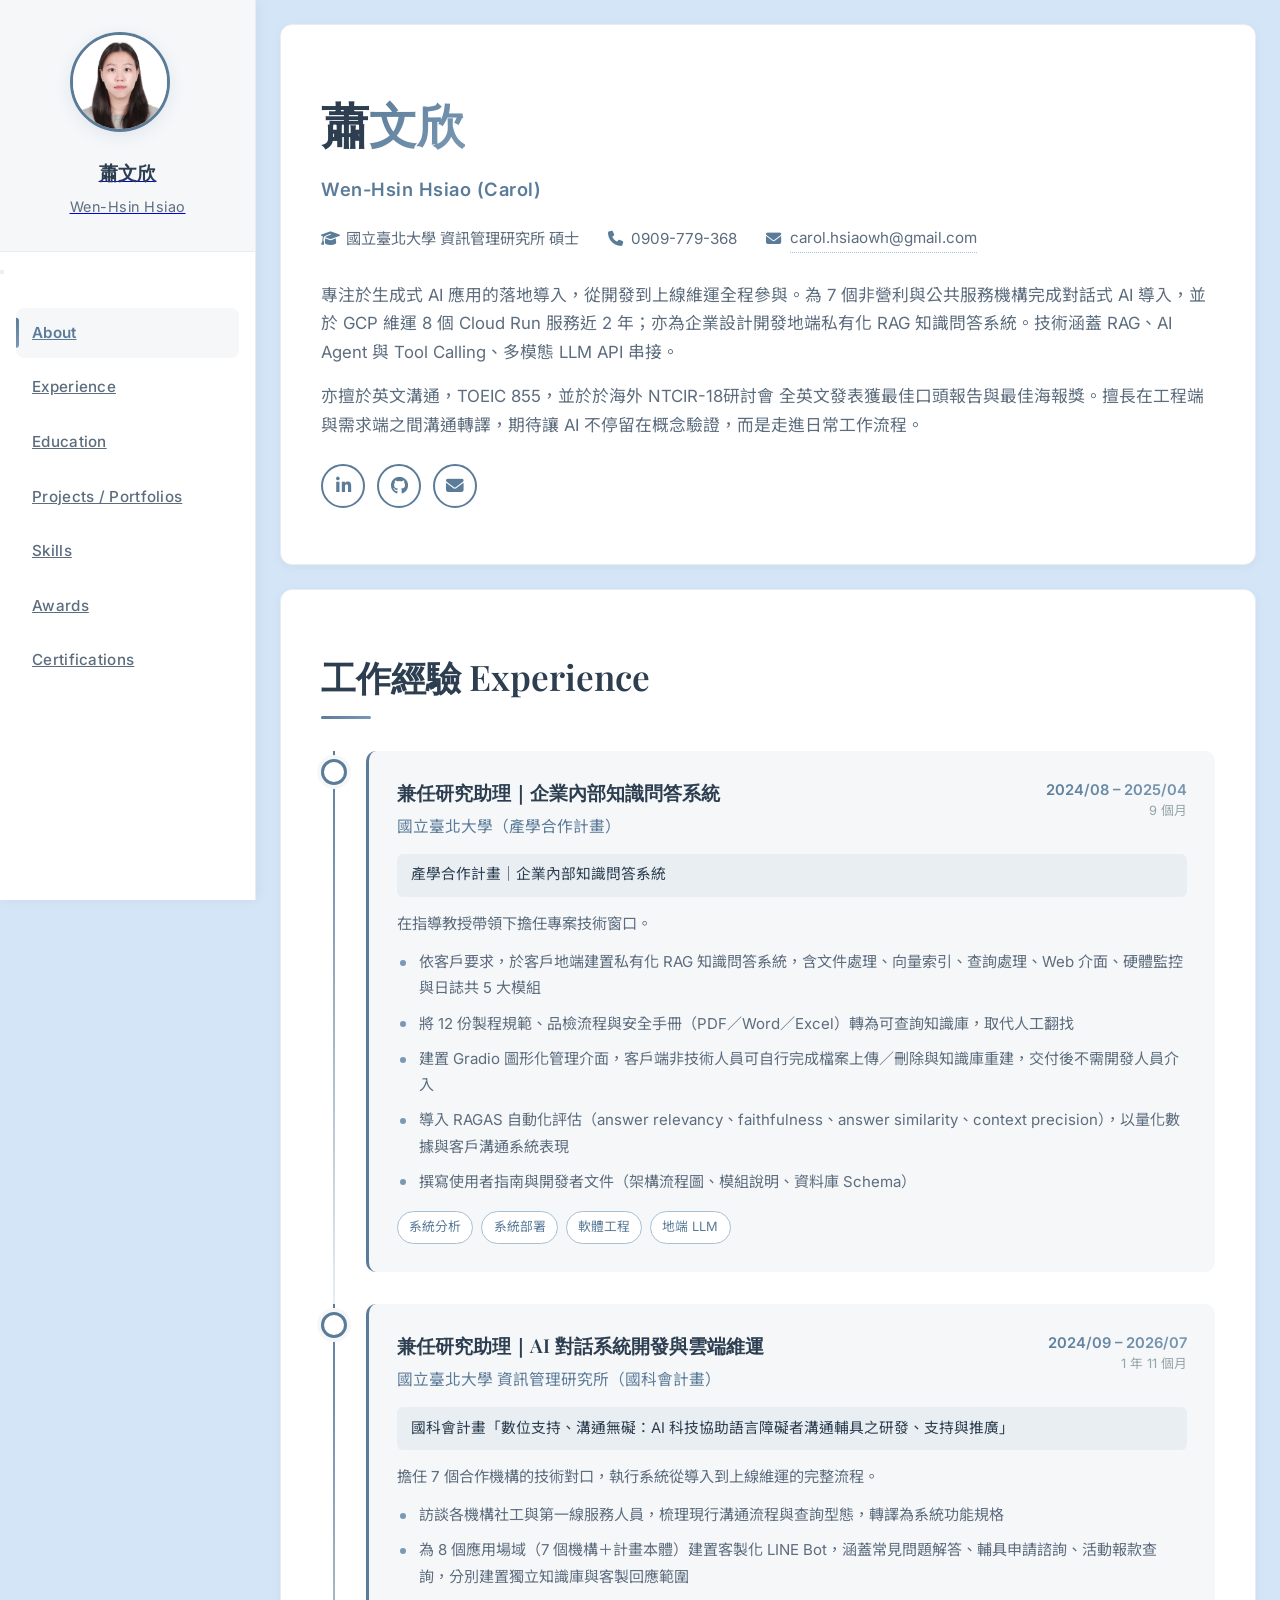
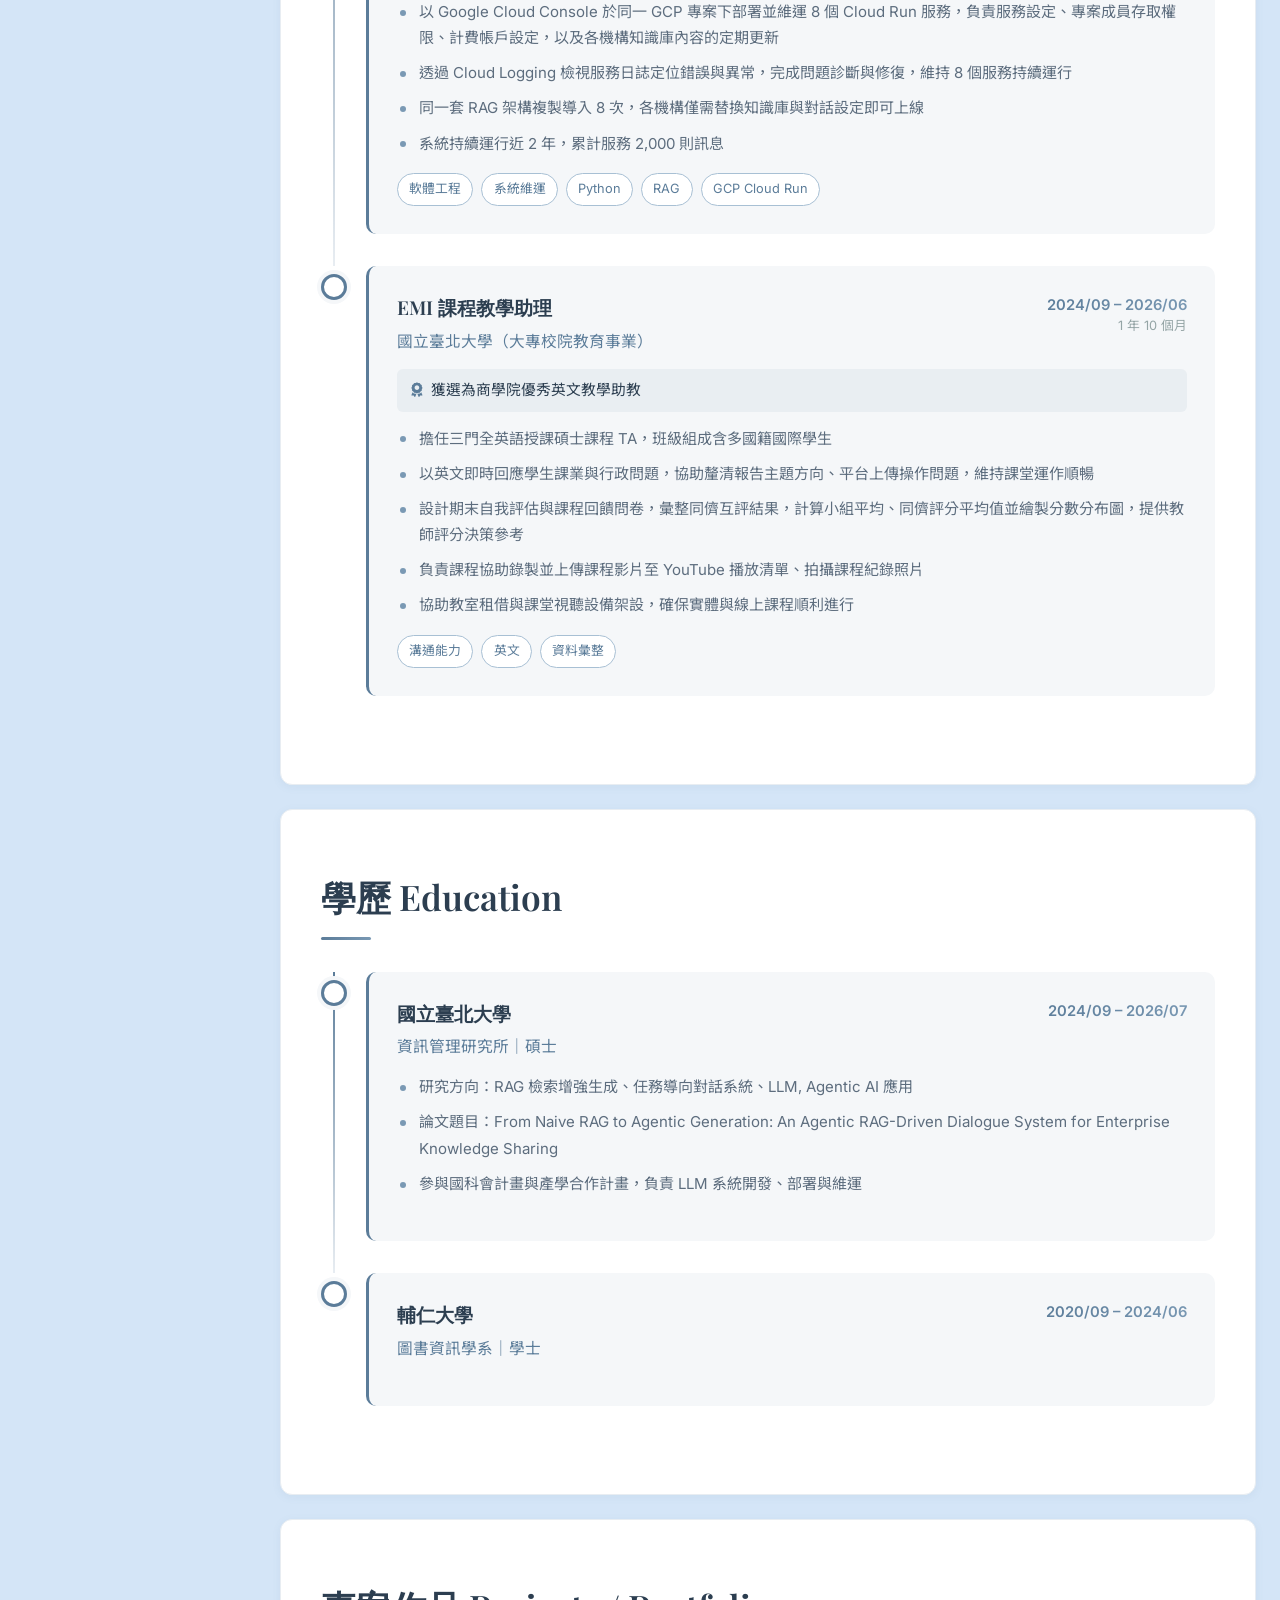
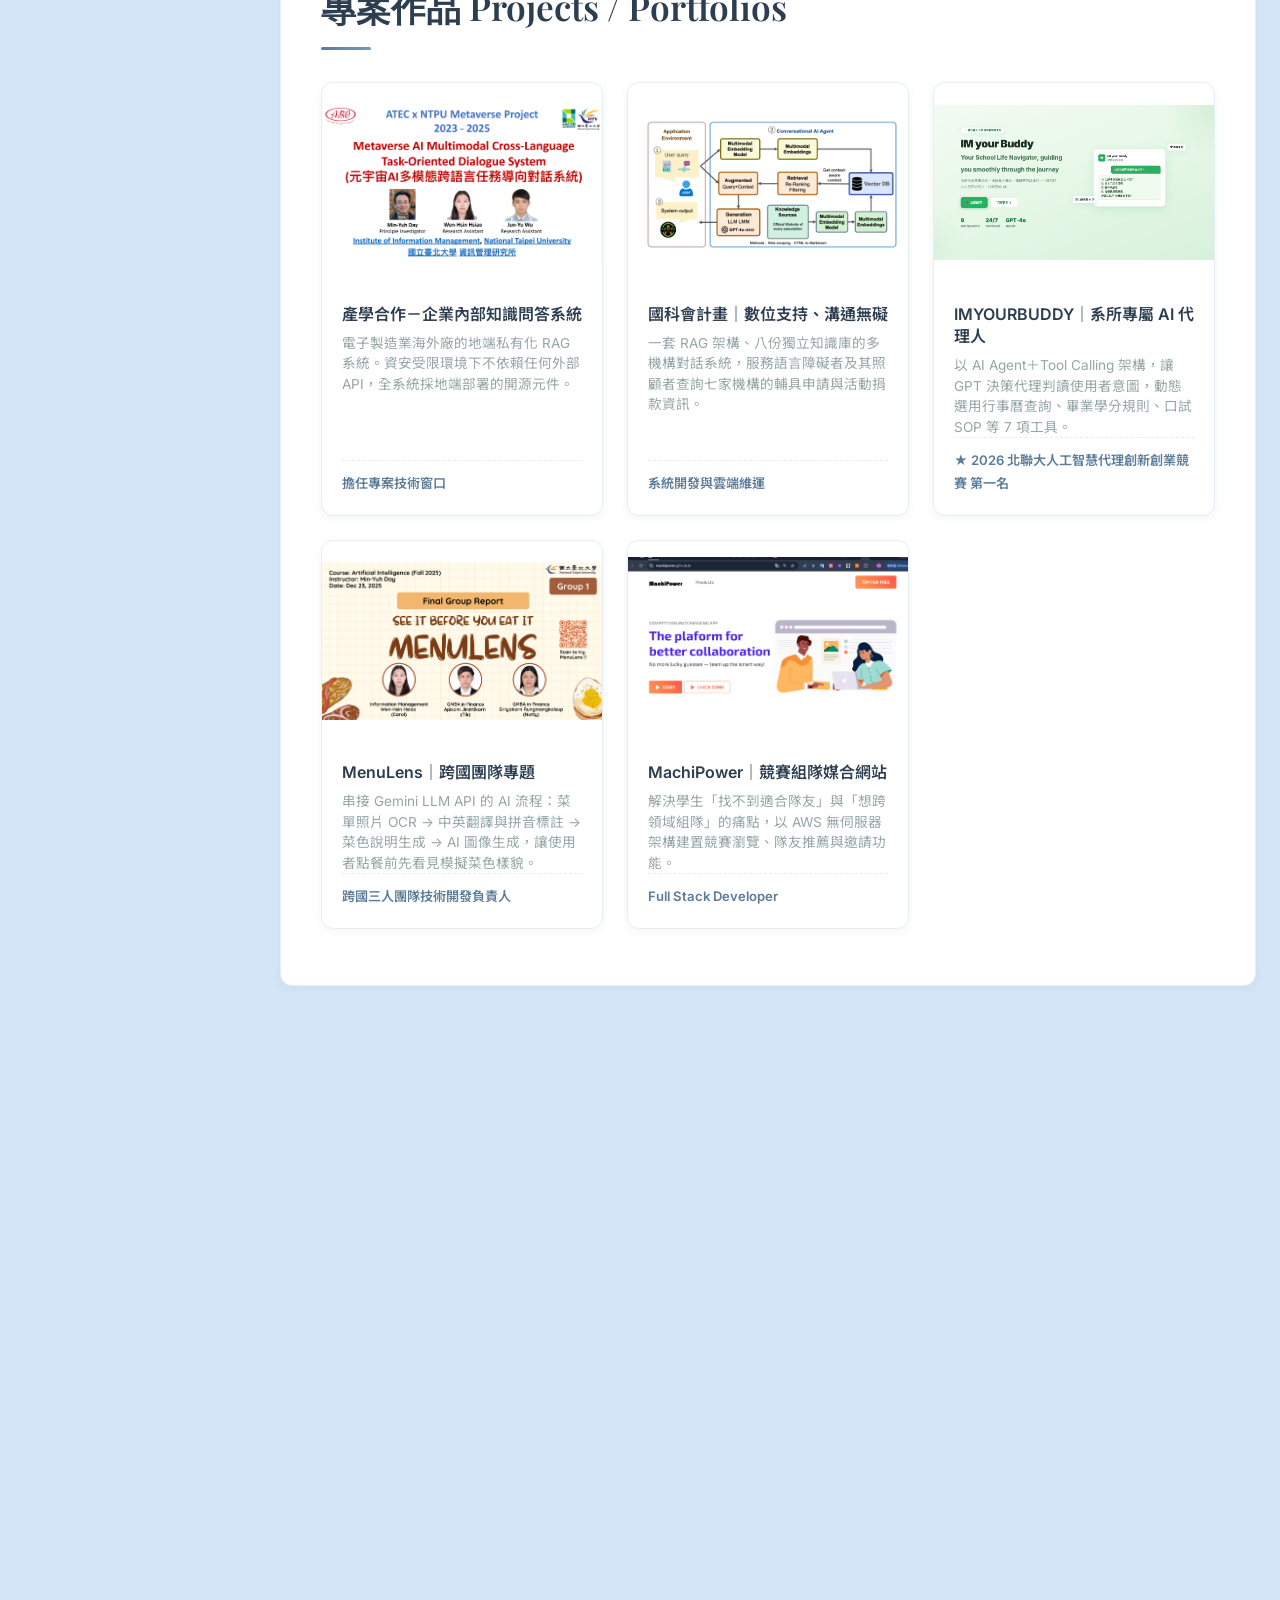
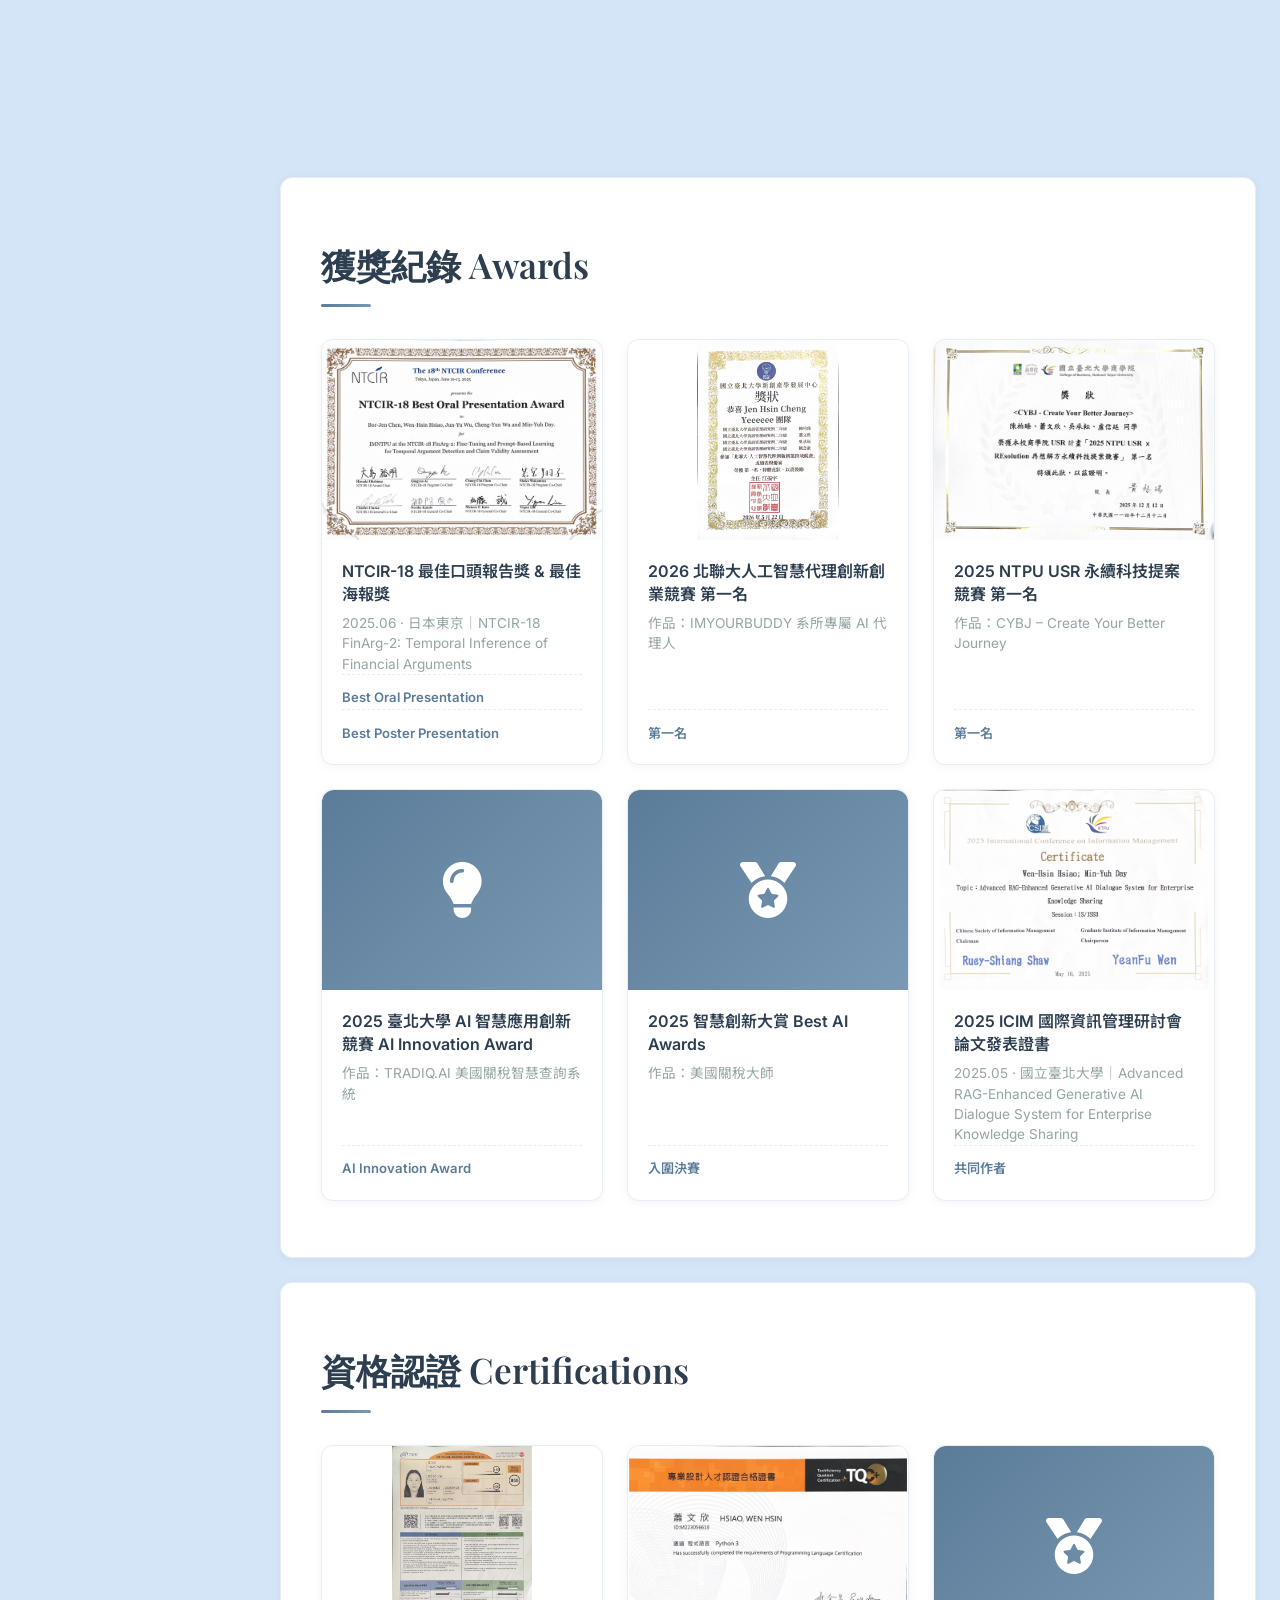
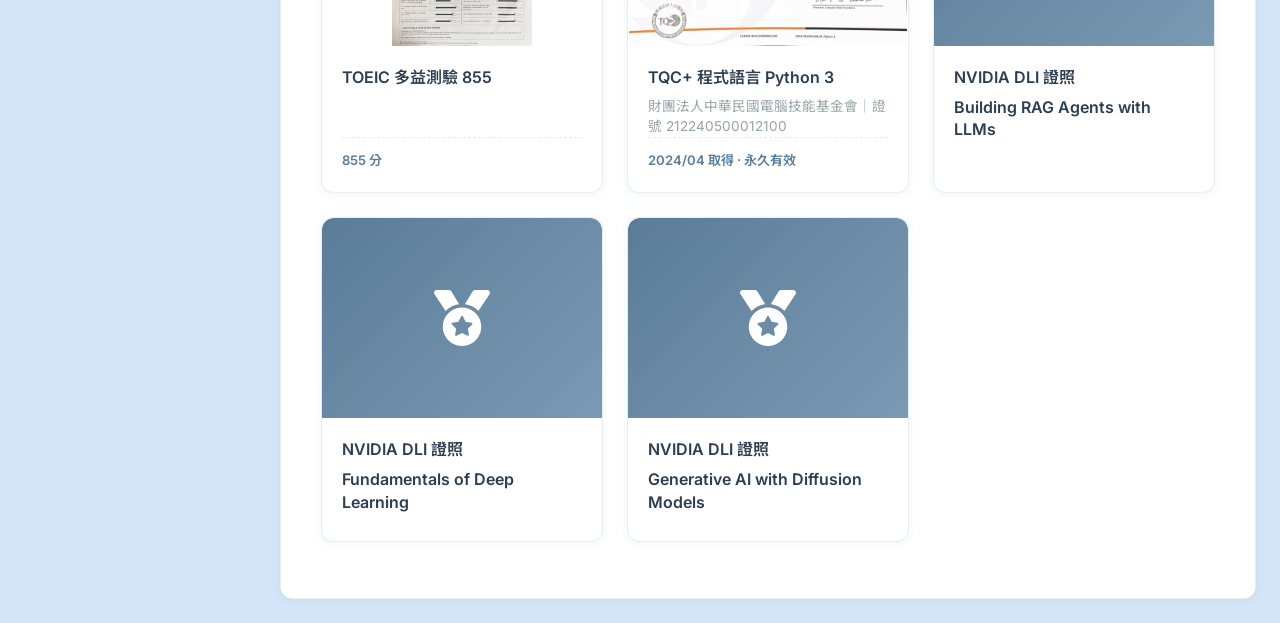
==== commit 13f59568: "update thesis topic" ====
--- a/index.html
+++ b/index.html
@@ -193,7 +193,8 @@
                             </div>
                             <ul class="exp-list">
                                 <li>研究方向：RAG 檢索增強生成、任務導向對話系統、LLM, Agentic AI 應用</li>
-                                <li>參與國科會計畫與產學合作計畫，負責系統開發、部署與維運</li>
+                                <li>論文題目：From Naive RAG to Agentic Generation: An Agentic RAG-Driven Dialogue System for Enterprise Knowledge Sharing</li>
+                                <li>參與國科會計畫與產學合作計畫，負責 LLM 系統開發、部署與維運</li>
                             </ul>
                         </div>
                     </div>
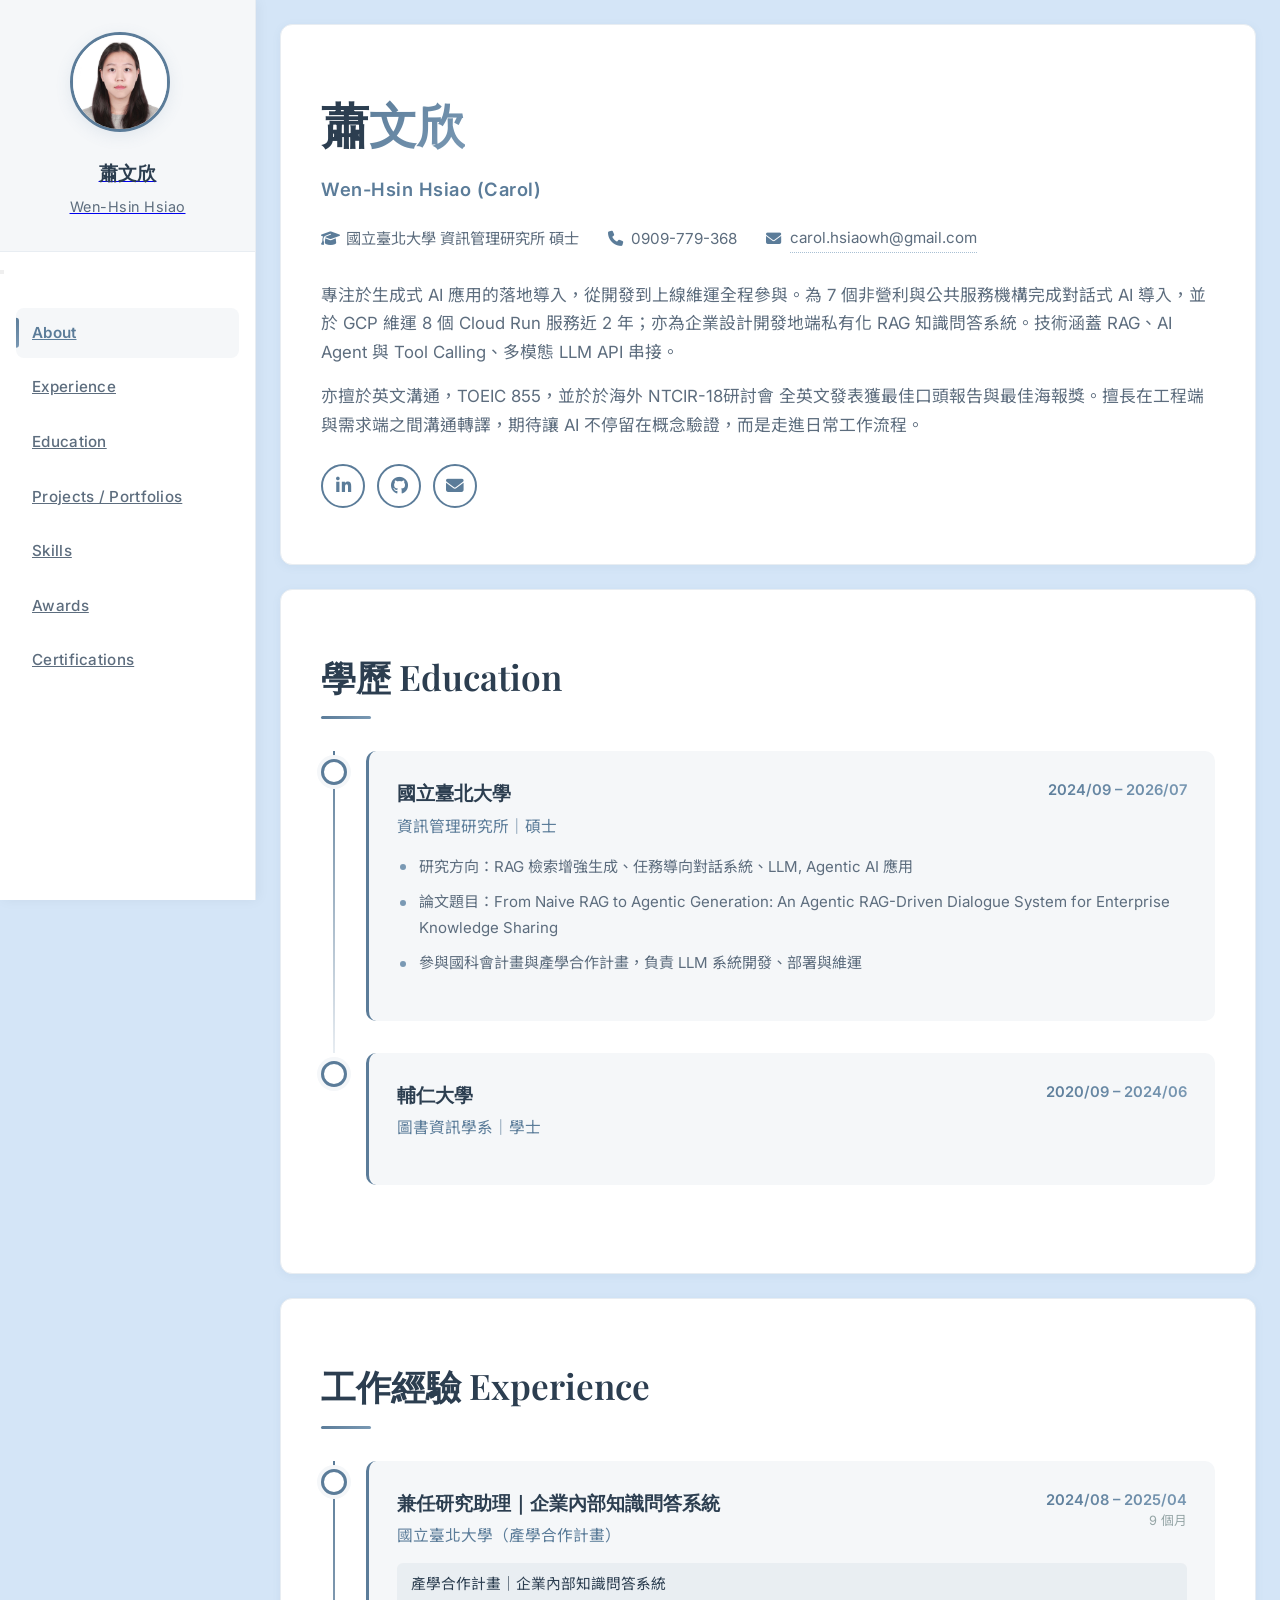
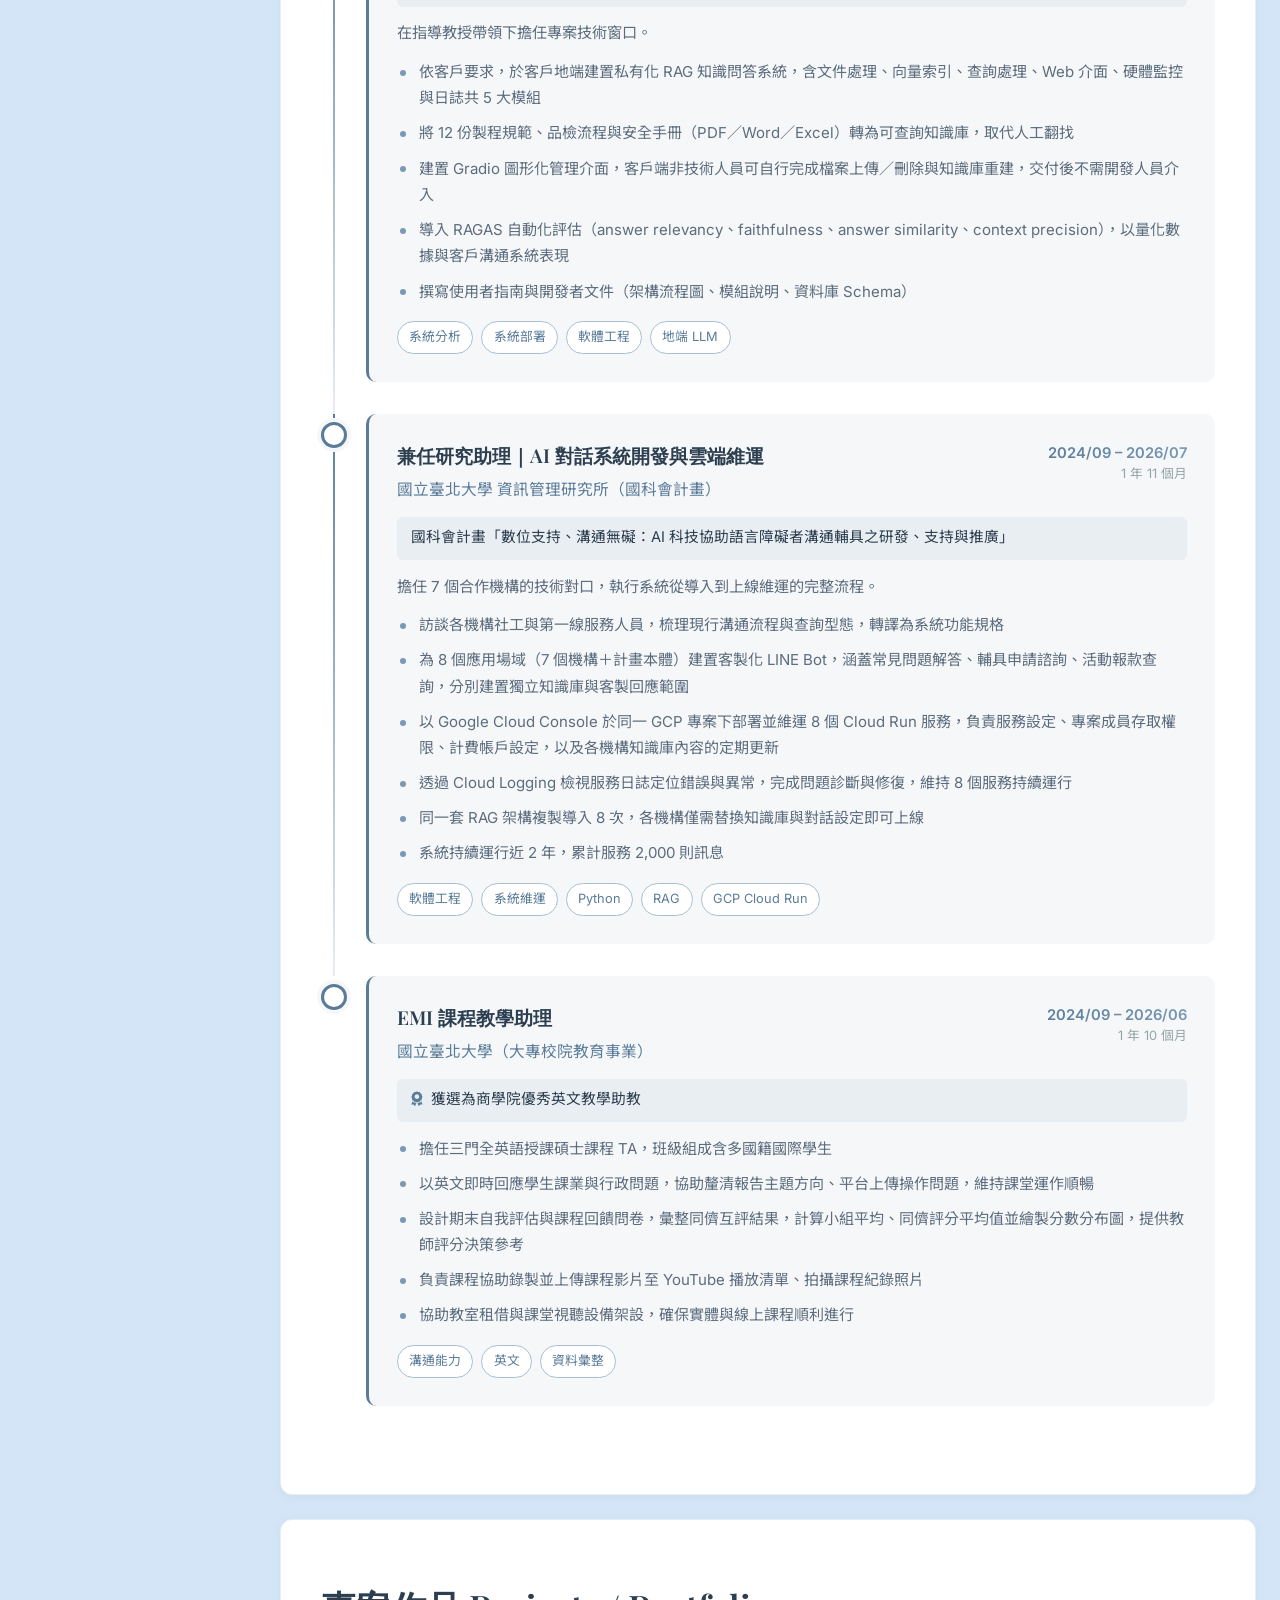
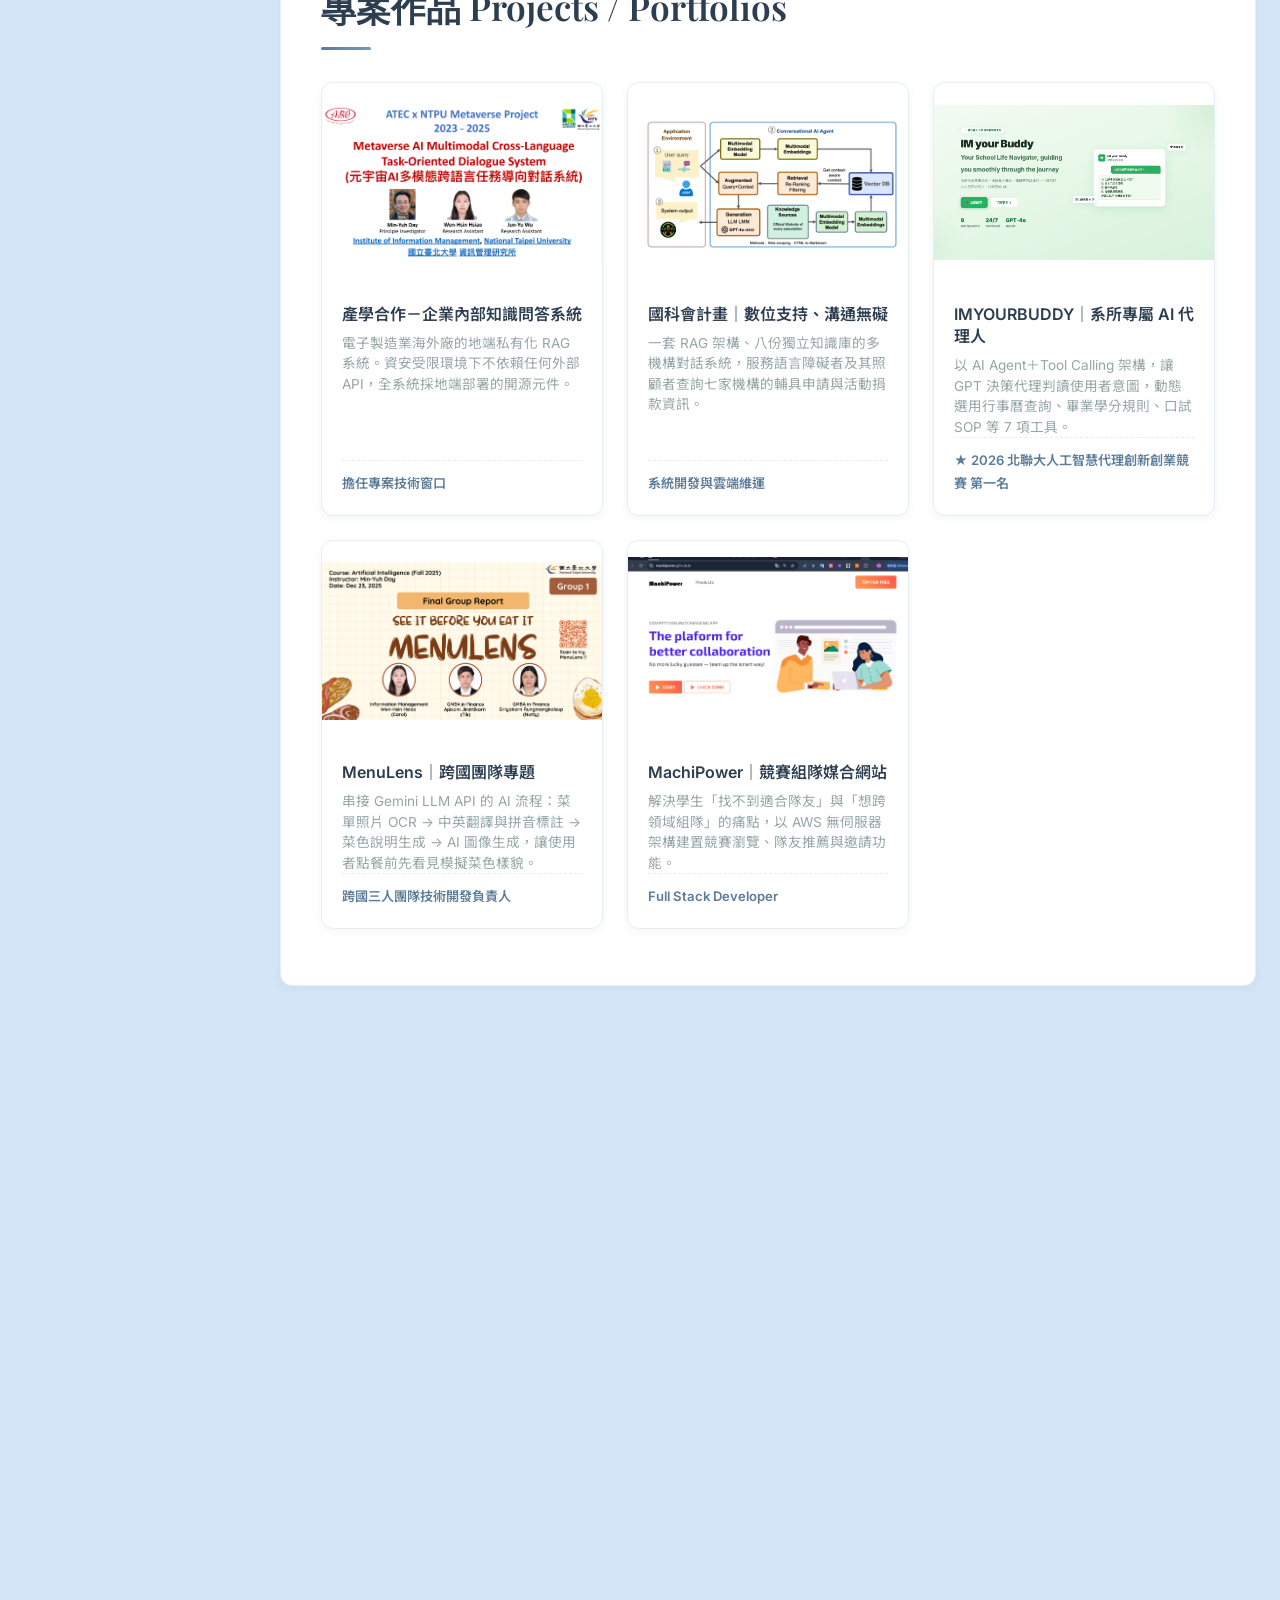
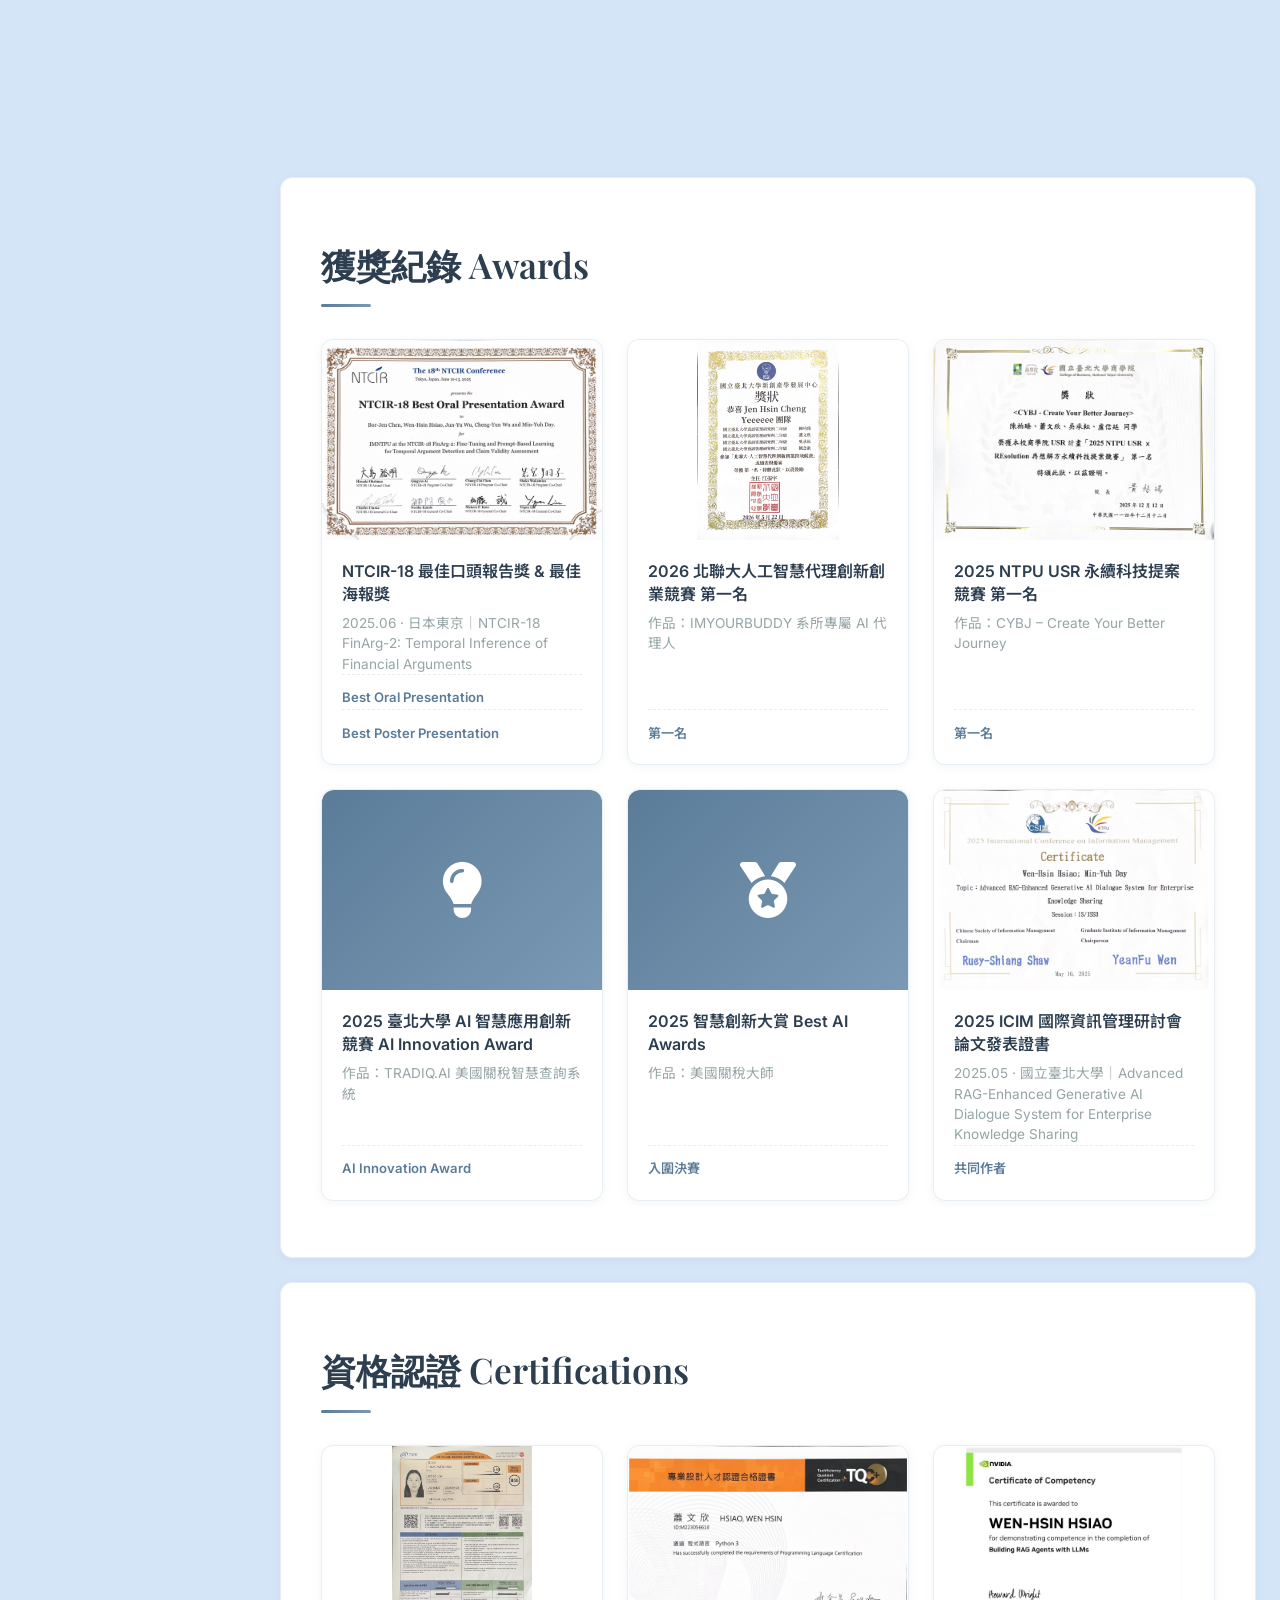
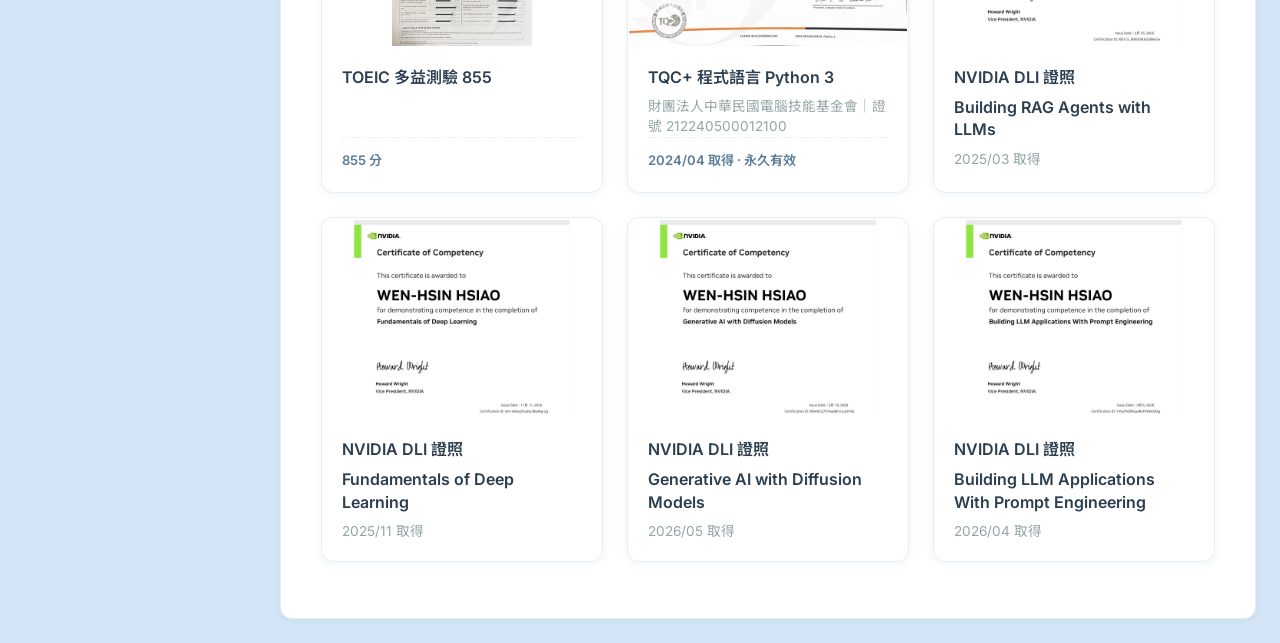
==== commit ddef3660: "update NVIDIA證照" ====
--- a/index.html
+++ b/index.html
@@ -72,6 +72,47 @@
                 </div>
             </section>
 
+            <!-- Education-->
+            <section class="resume-section" id="education">
+                <div class="resume-section-content">
+                    <h2 class="mb-5">學歷 Education</h2>
+
+                    <div class="timeline-item">
+                        <div class="timeline-dot"></div>
+                        <div class="experience-card">
+                            <div class="exp-head">
+                                <div class="exp-title-block">
+                                    <h3>國立臺北大學</h3>
+                                    <div class="subheading">資訊管理研究所｜碩士</div>
+                                </div>
+                                <div class="exp-date"><span class="text-primary">2024/09 – 2026/07</span></div>
+                            </div>
+                            <ul class="exp-list">
+                                <li>研究方向：RAG 檢索增強生成、任務導向對話系統、LLM, Agentic AI 應用</li>
+                                <li>論文題目：From Naive RAG to Agentic Generation: An Agentic RAG-Driven Dialogue System for Enterprise Knowledge Sharing</li>
+                                <li>參與國科會計畫與產學合作計畫，負責 LLM 系統開發、部署與維運</li>
+                            </ul>
+                        </div>
+                    </div>
+
+                    <div class="timeline-item">
+                        <div class="timeline-dot"></div>
+                        <div class="experience-card">
+                            <div class="exp-head">
+                                <div class="exp-title-block">
+                                    <h3>輔仁大學</h3>
+                                    <div class="subheading">圖書資訊學系｜學士</div>
+                                </div>
+                                <div class="exp-date"><span class="text-primary">2020/09 – 2024/06</span></div>
+                            </div>
+                            <ul class="exp-list">
+                                
+                            </ul>
+                        </div>
+                    </div>
+                </div>
+            </section>
+
             <!-- Experience-->
             <section class="resume-section" id="experience">
                 <div class="resume-section-content">
@@ -173,47 +214,6 @@
                     </div>
 
 
-                </div>
-            </section>
-
-            <!-- Education-->
-            <section class="resume-section" id="education">
-                <div class="resume-section-content">
-                    <h2 class="mb-5">學歷 Education</h2>
-
-                    <div class="timeline-item">
-                        <div class="timeline-dot"></div>
-                        <div class="experience-card">
-                            <div class="exp-head">
-                                <div class="exp-title-block">
-                                    <h3>國立臺北大學</h3>
-                                    <div class="subheading">資訊管理研究所｜碩士</div>
-                                </div>
-                                <div class="exp-date"><span class="text-primary">2024/09 – 2026/07</span></div>
-                            </div>
-                            <ul class="exp-list">
-                                <li>研究方向：RAG 檢索增強生成、任務導向對話系統、LLM, Agentic AI 應用</li>
-                                <li>論文題目：From Naive RAG to Agentic Generation: An Agentic RAG-Driven Dialogue System for Enterprise Knowledge Sharing</li>
-                                <li>參與國科會計畫與產學合作計畫，負責 LLM 系統開發、部署與維運</li>
-                            </ul>
-                        </div>
-                    </div>
-
-                    <div class="timeline-item">
-                        <div class="timeline-dot"></div>
-                        <div class="experience-card">
-                            <div class="exp-head">
-                                <div class="exp-title-block">
-                                    <h3>輔仁大學</h3>
-                                    <div class="subheading">圖書資訊學系｜學士</div>
-                                </div>
-                                <div class="exp-date"><span class="text-primary">2020/09 – 2024/06</span></div>
-                            </div>
-                            <ul class="exp-list">
-                                
-                            </ul>
-                        </div>
-                    </div>
                 </div>
             </section>
 
@@ -446,29 +446,38 @@
                         </div>
 
                         <div class="award-card" onclick="openModal('modalCert3')">
-                            <div class="award-image"><i class="fas fa-medal"></i></div>
+                            <div class="award-image"><img src="assets/img/NVIDIA_RAGAgents.jpg" alt="NVIDIA DLI Building RAG Agents with LLMs 證書" /></div>
                             <div class="award-content">
                                 <div class="award-title">NVIDIA DLI 證照</div>
                                 <div class="award-title">Building RAG Agents with LLMs</div>
-                                <div class="award-description"></div>
+                                <div class="award-description">2025/03 取得</div>
                             </div>
                         </div>
 
                         <div class="award-card" onclick="openModal('modalCert4')">
-                            <div class="award-image"><i class="fas fa-medal"></i></div>
+                            <div class="award-image"><img src="assets/img/NVIDIA_DeepLearning.jpg" alt="NVIDIA DLI Fundamentals of Deep Learning 證書" /></div>
                             <div class="award-content">
                                 <div class="award-title">NVIDIA DLI 證照</div>
                                 <div class="award-title">Fundamentals of Deep Learning</div>
-                                <div class="award-description"></div>
+                                <div class="award-description">2025/11 取得</div>
                             </div>
                         </div>
 
                         <div class="award-card" onclick="openModal('modalCert5')">
-                            <div class="award-image"><i class="fas fa-medal"></i></div>
+                            <div class="award-image"><img src="assets/img/NVIDIA_DiffusionModels.jpg" alt="NVIDIA DLI Generative AI with Diffusion Models 證書" /></div>
                             <div class="award-content">
                                 <div class="award-title">NVIDIA DLI 證照</div>
                                 <div class="award-title">Generative AI with Diffusion Models</div>
-                                <div class="award-description"></div>
+                                <div class="award-description">2026/05 取得</div>
+                            </div>
+                        </div>
+
+                        <div class="award-card" onclick="openModal('modalCert6')">
+                            <div class="award-image"><img src="assets/img/NVIDIA_PromptEngineering.jpg" alt="NVIDIA DLI Building LLM Applications With Prompt Engineering 證書" /></div>
+                            <div class="award-content">
+                                <div class="award-title">NVIDIA DLI 證照</div>
+                                <div class="award-title">Building LLM Applications With Prompt Engineering</div>
+                                <div class="award-description">2026/04 取得</div>
                             </div>
                         </div>
                     </div>
@@ -898,7 +907,8 @@
                     <span class="close" onclick="closeModal('modalCert3')">&times;</span>
                 </div>
                 <div class="modal-body">
-                    <div class="modal-image"><i class="fas fa-medal"></i></div>
+                    <p><strong>發證單位：</strong>NVIDIA Deep Learning Institute｜<strong>取得時間：</strong>2025/03</p>
+                    <img src="assets/img/NVIDIA_RAGAgents.jpg" alt="NVIDIA DLI Building RAG Agents with LLMs 證書" style="width: 100%; border-radius: 8px; margin-bottom: 1.5rem; display: block;" />
                     <h4>Building RAG Agents with LLMs</h4>
                     <ul>
                         <li>RAG（檢索增強生成）進階技術</li>
@@ -917,7 +927,8 @@
                     <span class="close" onclick="closeModal('modalCert4')">&times;</span>
                 </div>
                 <div class="modal-body">
-                    <div class="modal-image"><i class="fas fa-medal"></i></div>
+                    <p><strong>發證單位：</strong>NVIDIA Deep Learning Institute｜<strong>取得時間：</strong>2025/11</p>
+                    <img src="assets/img/NVIDIA_DeepLearning.jpg" alt="NVIDIA DLI Fundamentals of Deep Learning 證書" style="width: 100%; border-radius: 8px; margin-bottom: 1.5rem; display: block;" />
                     <h4>Fundamentals of Deep Learning</h4>
                     <ul>
                         <li>深度學習原理與神經網路架構</li>
@@ -937,7 +948,8 @@
                     <span class="close" onclick="closeModal('modalCert5')">&times;</span>
                 </div>
                 <div class="modal-body">
-                    <div class="modal-image"><i class="fas fa-medal"></i></div>
+                    <p><strong>發證單位：</strong>NVIDIA Deep Learning Institute｜<strong>取得時間：</strong>2026/05</p>
+                    <img src="assets/img/NVIDIA_DiffusionModels.jpg" alt="NVIDIA DLI Generative AI with Diffusion Models 證書" style="width: 100%; border-radius: 8px; margin-bottom: 1.5rem; display: block;" />
                     <h4> Generative AI with Diffusion Models</h4>
                     <ul>
                         <li>擴散模型架構與理論</li>
@@ -945,6 +957,26 @@
                         <li>Stable Diffusion 實作與客製化</li>
                         <li>生成模型微調與應用</li>
                         <li>Prompt 工程與最佳化策略</li>
+                    </ul>
+                </div>
+            </div>
+        </div>
+
+        <div id="modalCert6" class="modal">
+            <div class="modal-content">
+                <div class="modal-header">
+                    <h3>NVIDIA DLI – Building LLM Applications With Prompt Engineering</h3>
+                    <span class="close" onclick="closeModal('modalCert6')">&times;</span>
+                </div>
+                <div class="modal-body">
+                    <p><strong>發證單位：</strong>NVIDIA Deep Learning Institute｜<strong>取得時間：</strong>2026/04</p>
+                    <img src="assets/img/NVIDIA_PromptEngineering.jpg" alt="NVIDIA DLI Building LLM Applications With Prompt Engineering 證書" style="width: 100%; border-radius: 8px; margin-bottom: 1.5rem; display: block;" />
+                    <h4>Building LLM Applications With Prompt Engineering</h4>
+                    <ul>
+                        <li>Prompt 設計原則與最佳化策略</li>
+                        <li>LLM 應用架構與工作流程設計</li>
+                        <li>Few-shot、Chain-of-Thought 等進階提示技巧</li>
+                        <li>LLM 應用效能評估與迭代改善</li>
                     </ul>
                 </div>
             </div>
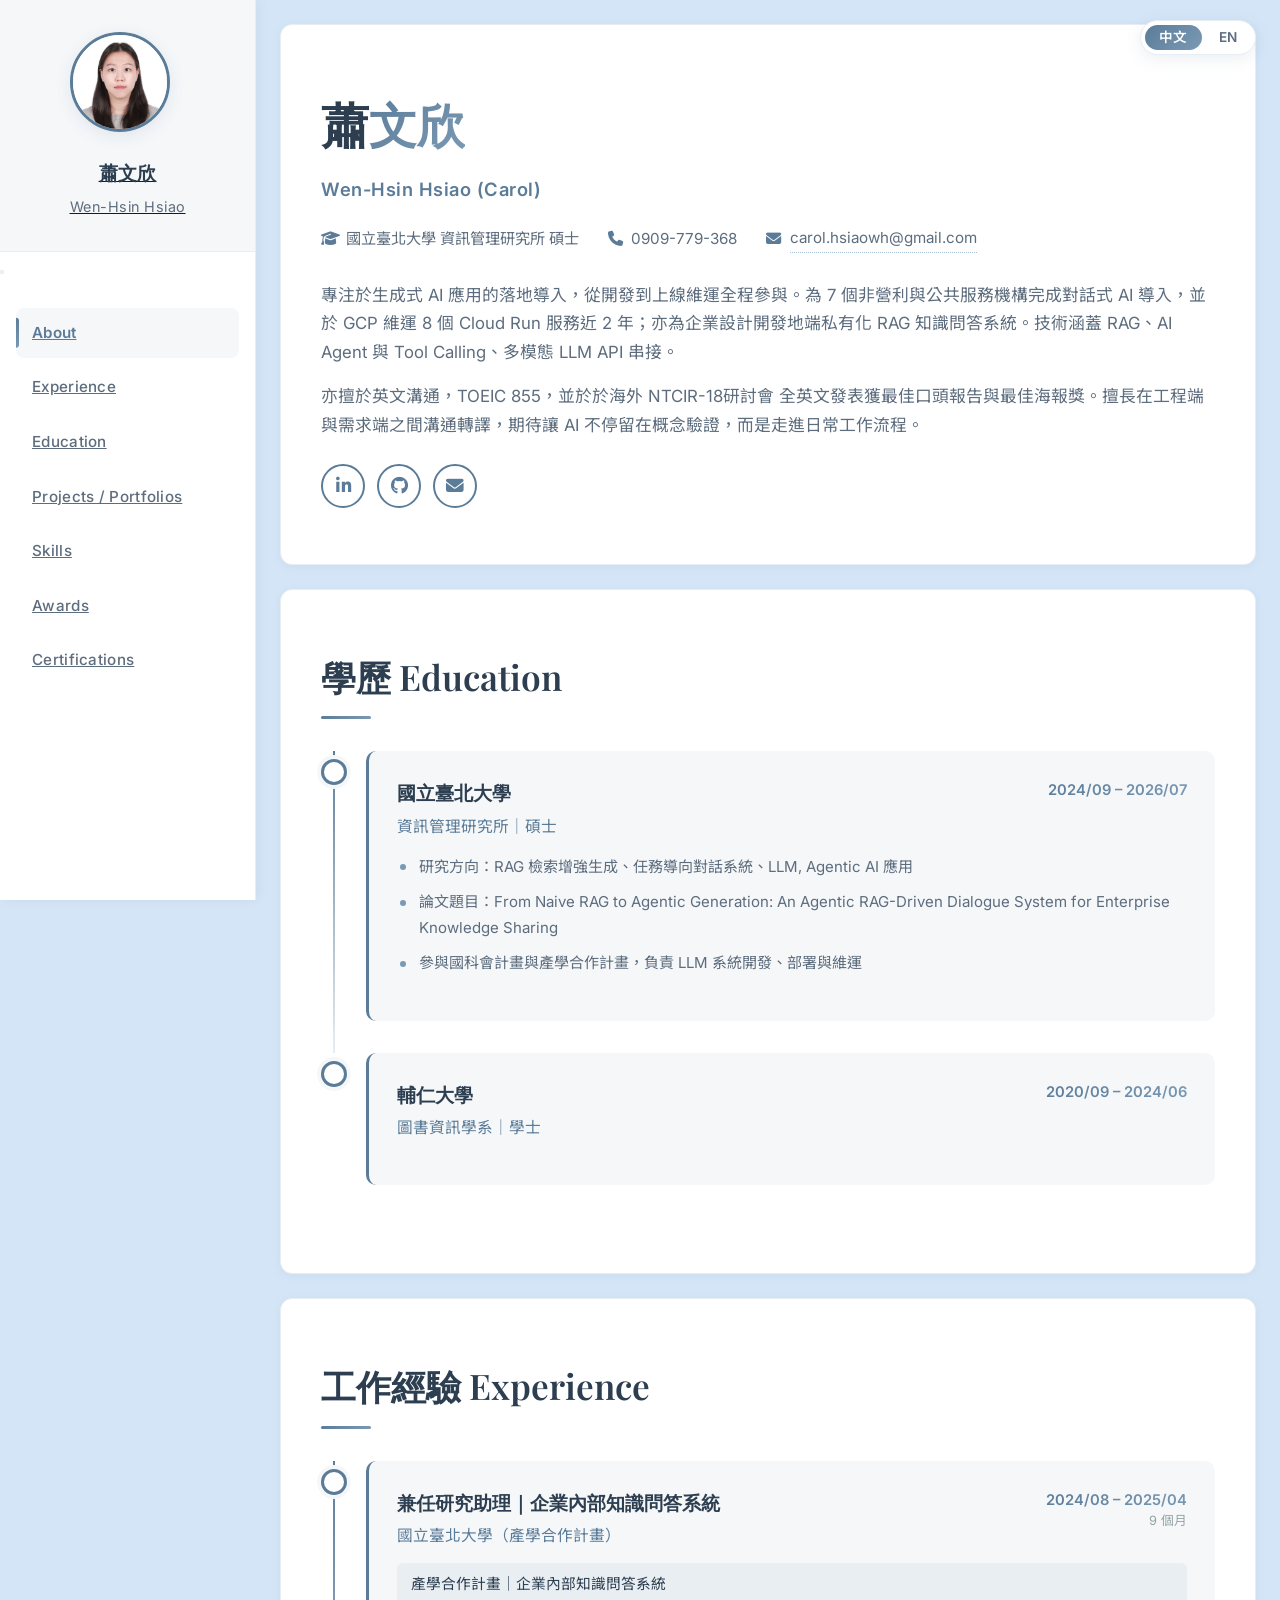
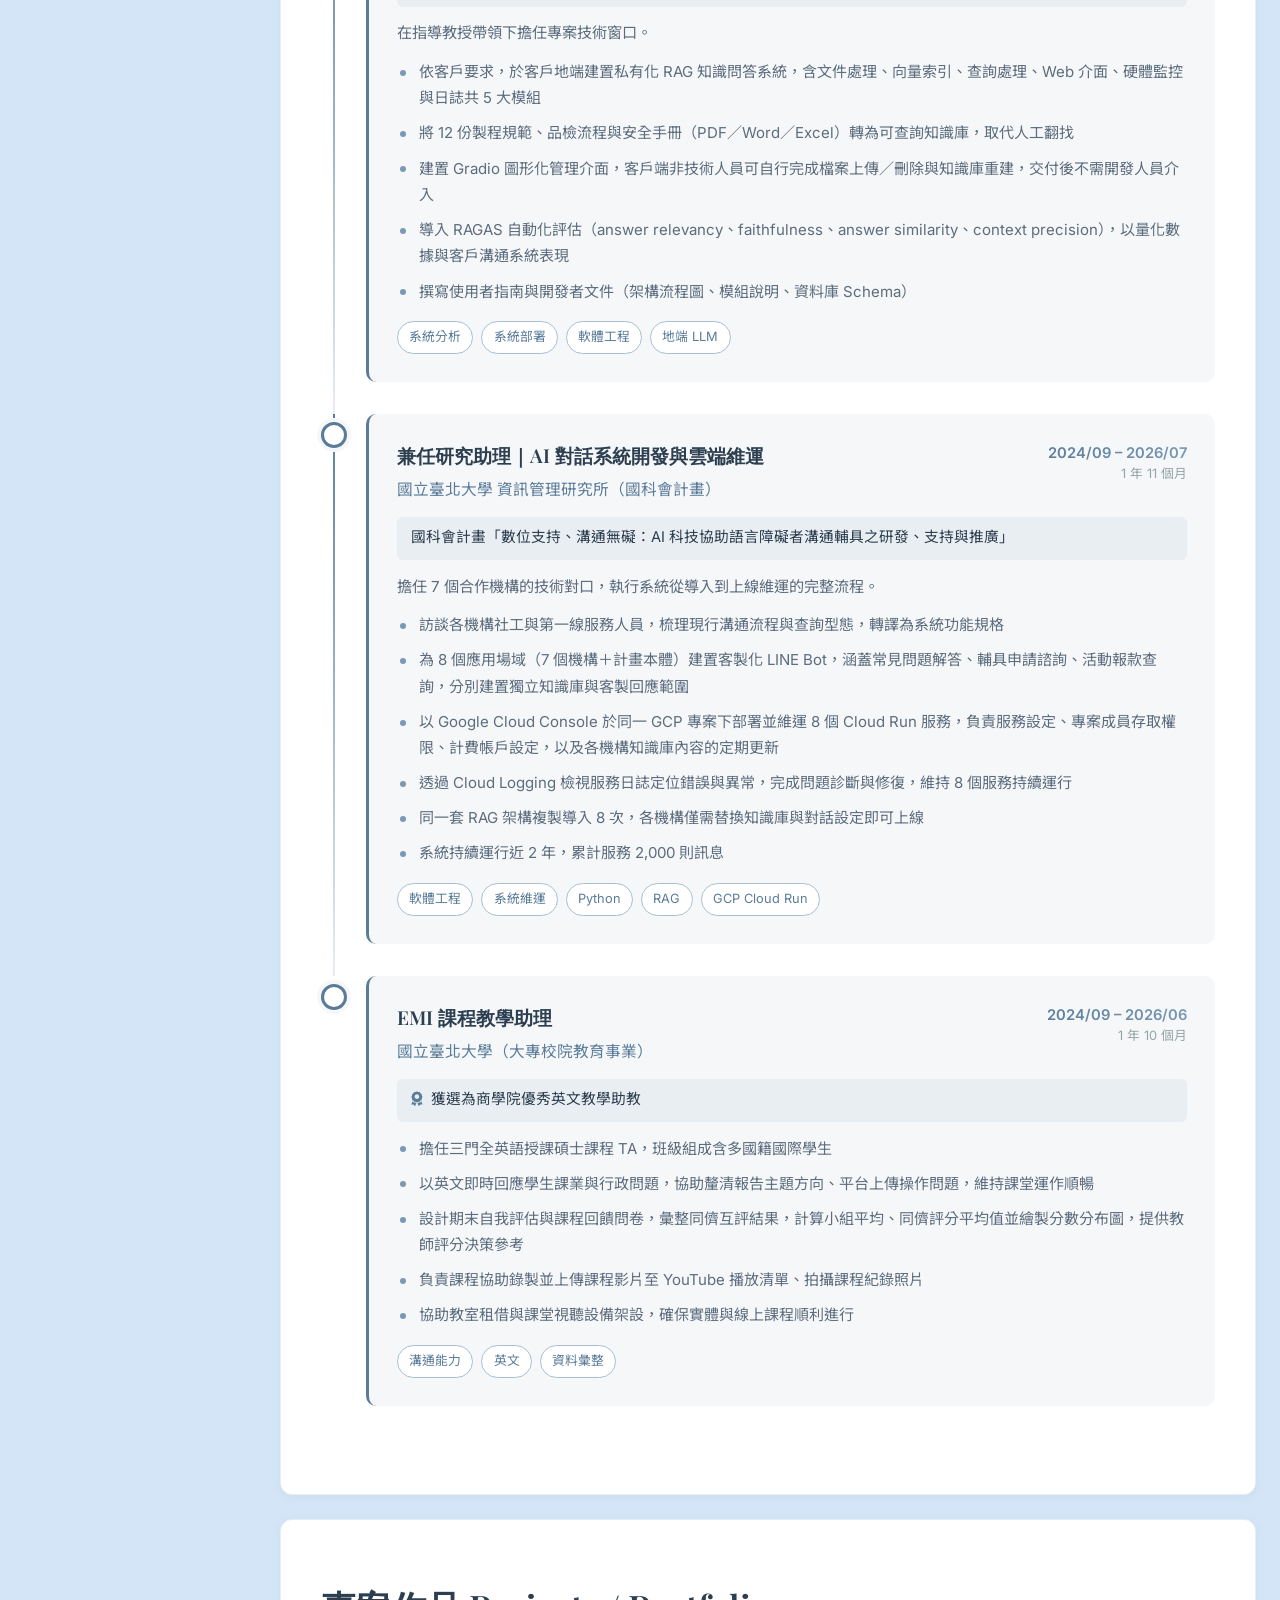
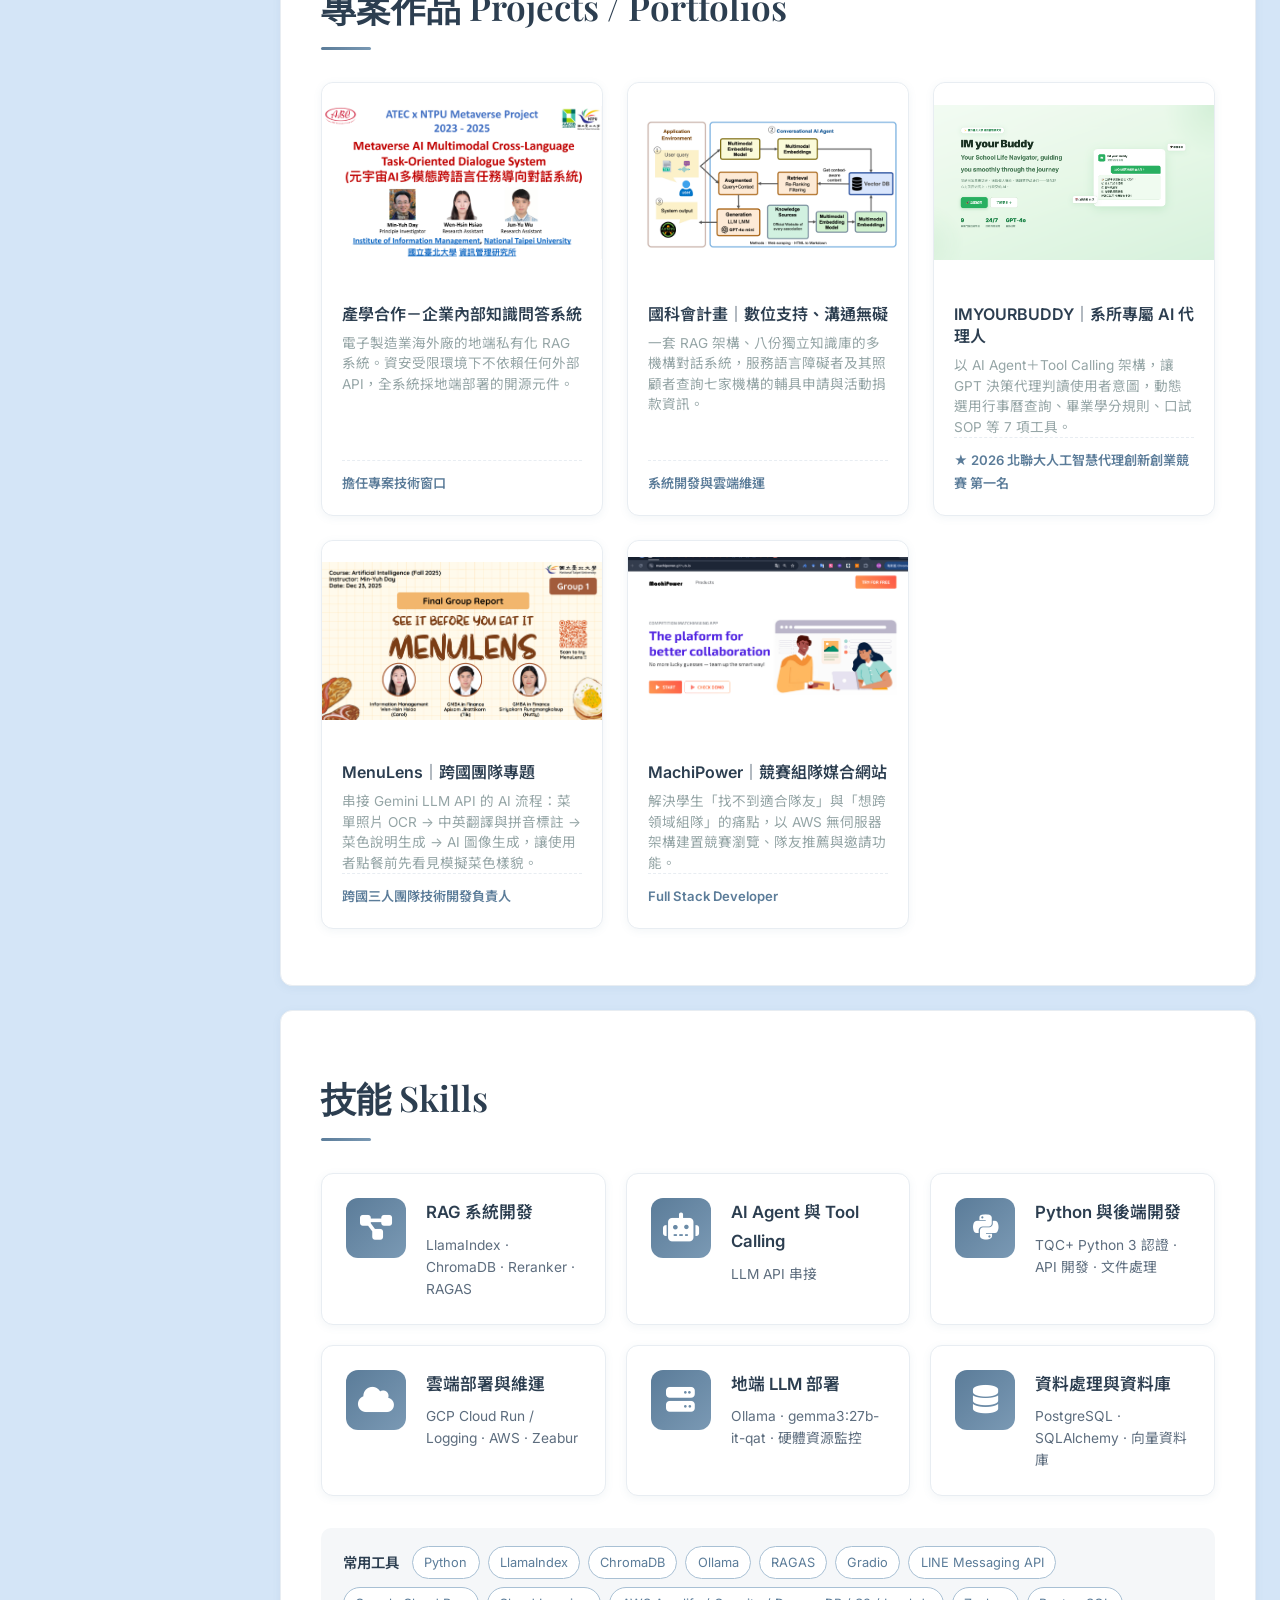
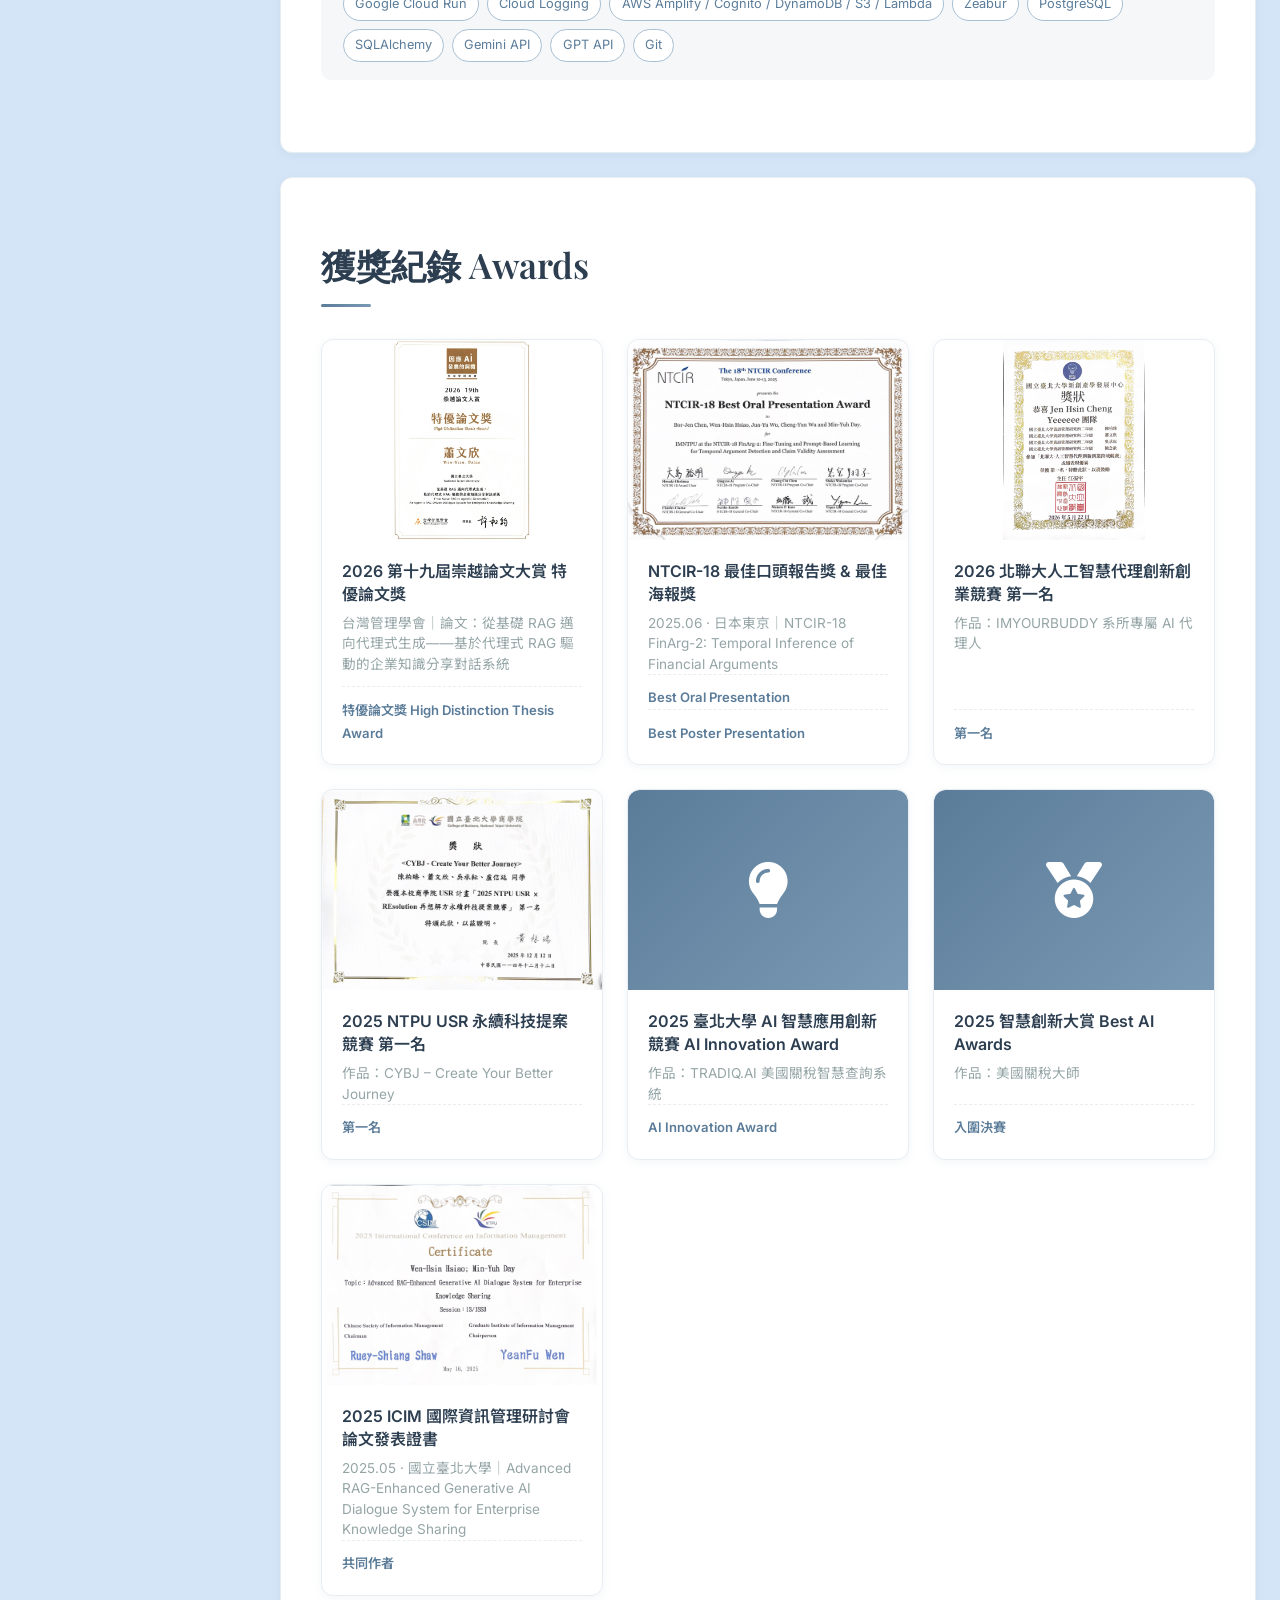
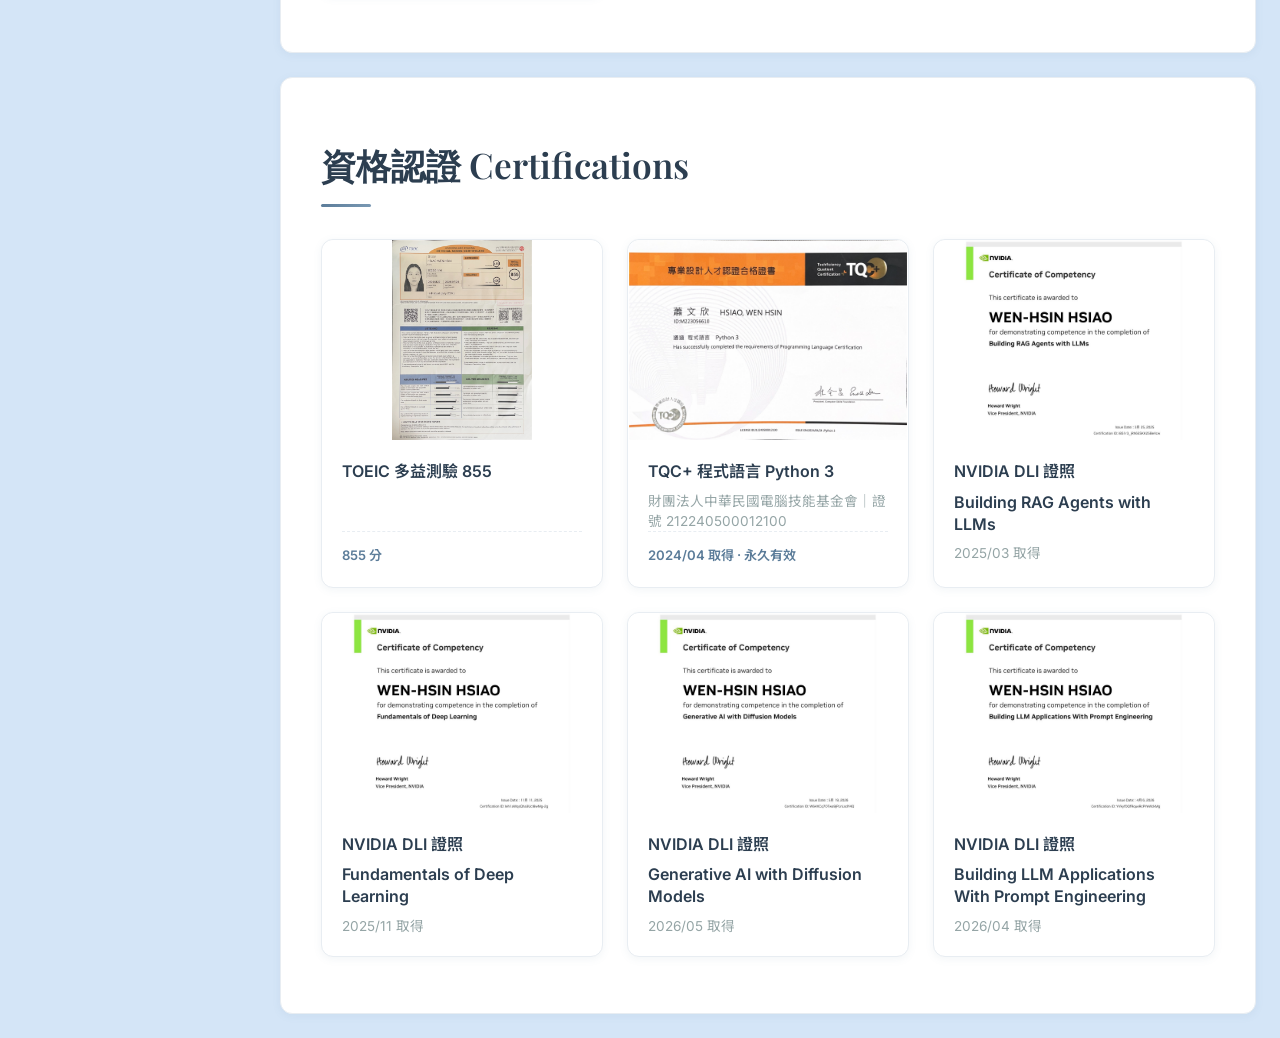
==== commit 48fe9ecd: "更新崇越" ====
--- a/index.html
+++ b/index.html
@@ -13,6 +13,12 @@
         <link rel="stylesheet" href="https://cdnjs.cloudflare.com/ajax/libs/font-awesome/6.4.0/css/all.min.css" crossorigin="anonymous" referrerpolicy="no-referrer" />
     </head>
     <body id="page-top">
+        <!-- Language switch -->
+        <div class="lang-switch" aria-label="Language">
+            <span class="lang-opt active">中文</span>
+            <a class="lang-opt" href="en.html" hreflang="en">EN</a>
+        </div>
+
         <!-- Navigation-->
         <nav class="navbar navbar-expand-lg navbar-dark fixed-top" id="sideNav">
             <a class="navbar-brand js-scroll-trigger" href="#page-top">
@@ -364,6 +370,15 @@
                     <h2 class="mb-5">獲獎紀錄 Awards</h2>
 
                     <div class="awards-grid">
+                        <div class="award-card" onclick="openModal('modalAward7')">
+                            <div class="award-image"><img src="assets/img/ThesisAward2026.jpg" alt="2026 第十九屆崇越論文大賞 特優論文獎" /></div>
+                            <div class="award-content">
+                                <div class="award-title">2026 第十九屆崇越論文大賞 特優論文獎</div>
+                                <div class="award-description">台灣管理學會｜論文：從基礎 RAG 邁向代理式生成——基於代理式 RAG 驅動的企業知識分享對話系統</div>
+                                <div class="award-role">特優論文獎 High Distinction Thesis Award</div>
+                            </div>
+                        </div>
+
                         <div class="award-card" onclick="openModal('modalAward1')">
                             <div class="award-image"><img src="assets/img/NTCIR_Best_Oral.jpg" alt="NTCIR-18 最佳口頭報告獎" /></div>
                             <div class="award-content">
@@ -866,6 +881,22 @@
                     <p><strong>主題：</strong>Advanced RAG-Enhanced Generative AI Dialogue System for Enterprise Knowledge Sharing（Session: IS/ISS3）</p>
                     <p>與指導教授 Min-Yuh Day 共同發表論文，內容衍生自產學合作專案「企業內部知識問答系統」，於研討會分享地端私有化 RAG 系統的建構經驗。</p>
                     <img src="assets/img/ICIM2025.jpg" alt="2025 ICIM 論文發表證書" style="width: 100%; border-radius: 8px; display: block;" />
+                </div>
+            </div>
+        </div>
+
+        <div id="modalAward7" class="modal">
+            <div class="modal-content">
+                <div class="modal-header">
+                    <h3>2026 第十九屆崇越論文大賞 特優論文獎</h3>
+                    <span class="close" onclick="closeModal('modalAward7')">&times;</span>
+                </div>
+                <div class="modal-body">
+                    <p><strong>2026 · 第十九屆崇越論文大賞｜台灣管理學會</strong></p>
+                    <p><strong>論文題目：</strong>從基礎 RAG 邁向代理式生成：基於代理式 RAG 驅動的企業知識分享對話系統<br />
+                    <em>From Naive RAG to Agentic Generation: An Agentic RAG-Driven Dialogue System for Enterprise Knowledge Sharing</em></p>
+                    <p>以碩士論文成果參與第十九屆（2026）崇越論文大賞，獲得<strong>特優論文獎</strong>。全國共 1,021 篇論文報名，歷經書面審查、口頭報告等多階段評選後，共 255 篇進入決審，最終 193 篇論文脫穎而出，包括 26 篇特優論文獎、64 篇優等論文獎及 103 篇佳作。</p>
+                    <img src="assets/img/ThesisAward2026.jpg" alt="2026 第十九屆崇越論文大賞 特優論文獎 獎狀" style="width: 100%; border-radius: 8px; display: block;" />
                 </div>
             </div>
         </div>
--- a/css/styles.css
+++ b/css/styles.css
@@ -1095,3 +1095,55 @@
     }
 
 }
+
+/* --- Language switch --- */
+.lang-switch {
+    position: fixed;
+    top: 1.25rem;
+    right: 1.5rem;
+    z-index: 1500;
+    display: inline-flex;
+    align-items: center;
+    gap: 0.15rem;
+    padding: 0.25rem;
+    background: var(--white);
+    border: 1px solid var(--border-color);
+    border-radius: 999px;
+    box-shadow: var(--shadow-md);
+}
+
+.lang-opt {
+    display: inline-block;
+    padding: 0.35rem 0.9rem;
+    font-size: 0.85rem;
+    font-weight: 600;
+    line-height: 1;
+    color: var(--text-medium);
+    text-decoration: none;
+    border-radius: 999px;
+    white-space: nowrap;
+    transition: all 0.25s ease;
+}
+
+.lang-opt.active {
+    background: var(--gradient);
+    color: var(--white);
+}
+
+a.lang-opt:hover {
+    color: var(--primary-color);
+    background: var(--bg-light);
+}
+
+a.lang-opt.active:hover {
+    color: var(--white);
+    background: var(--gradient);
+}
+
+@media (max-width: 768px) {
+    .lang-switch {
+        top: auto;
+        bottom: 1rem;
+        right: 1rem;
+    }
+}
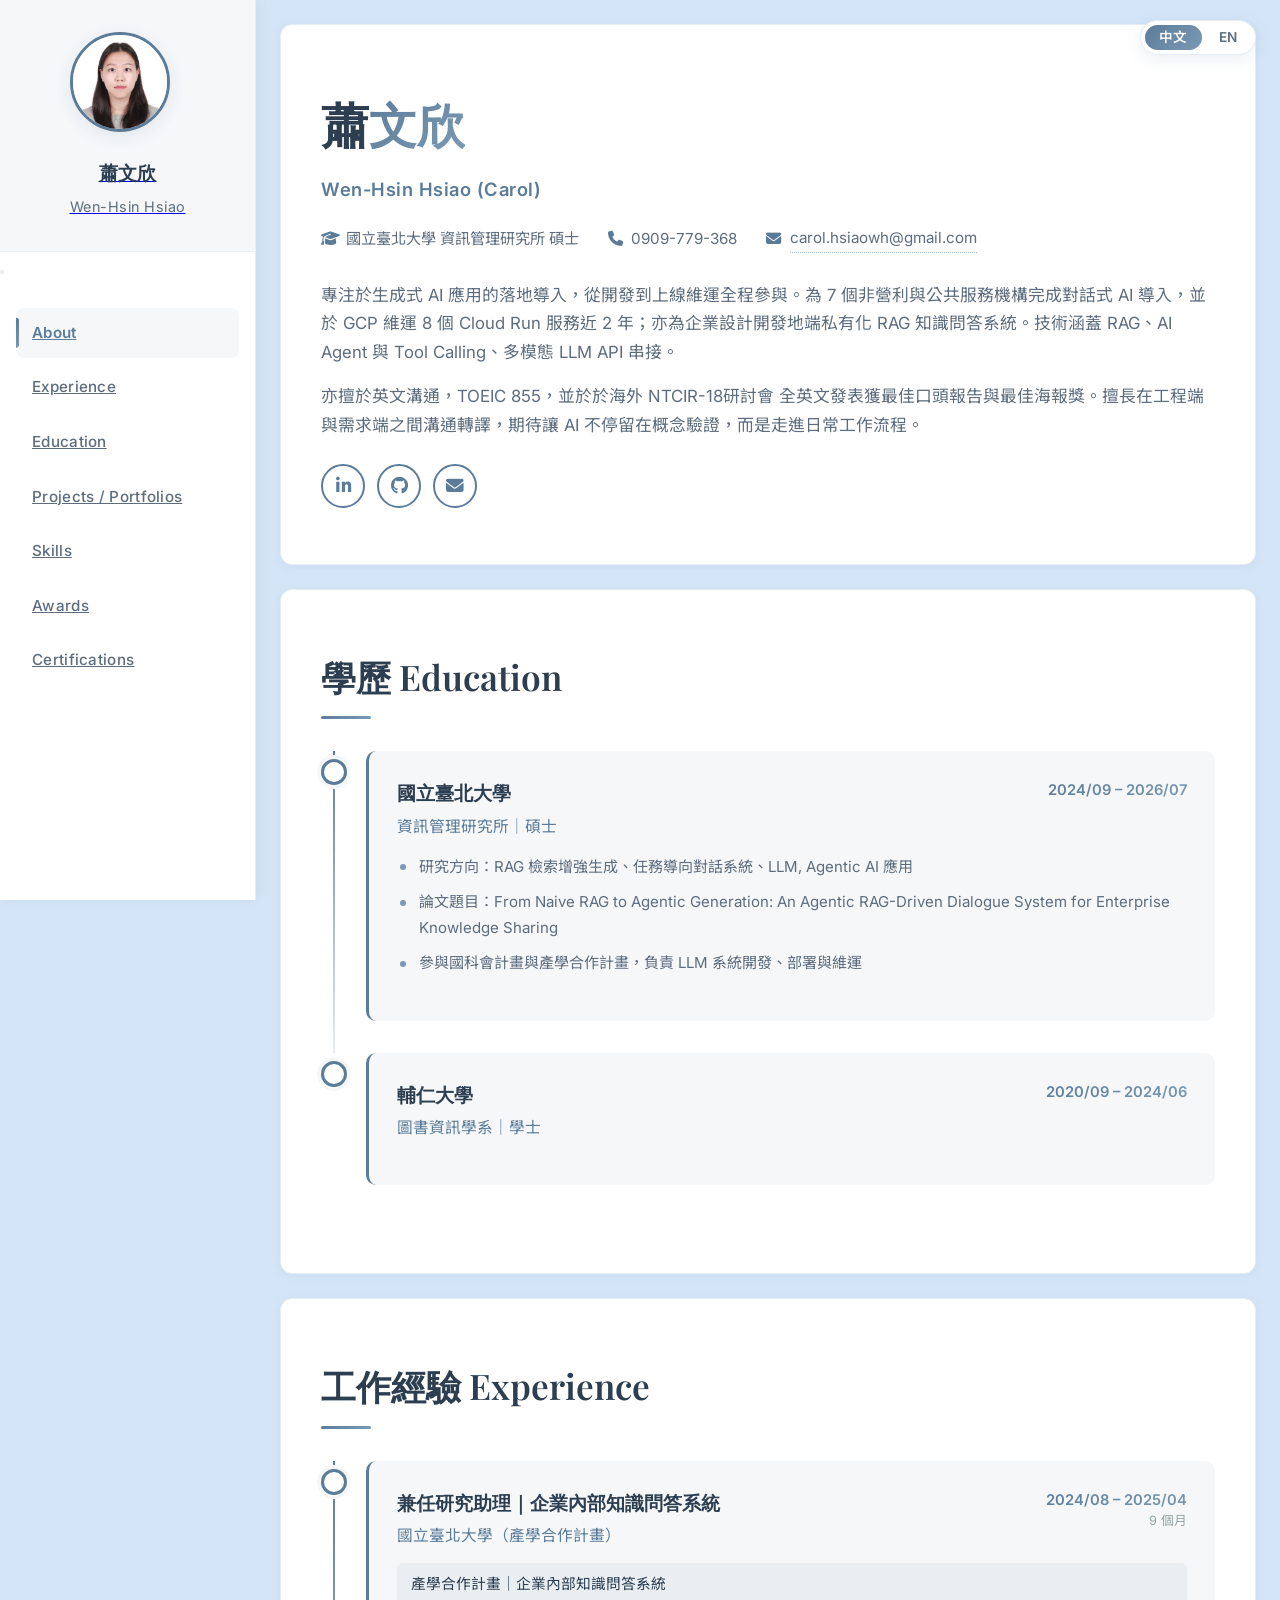
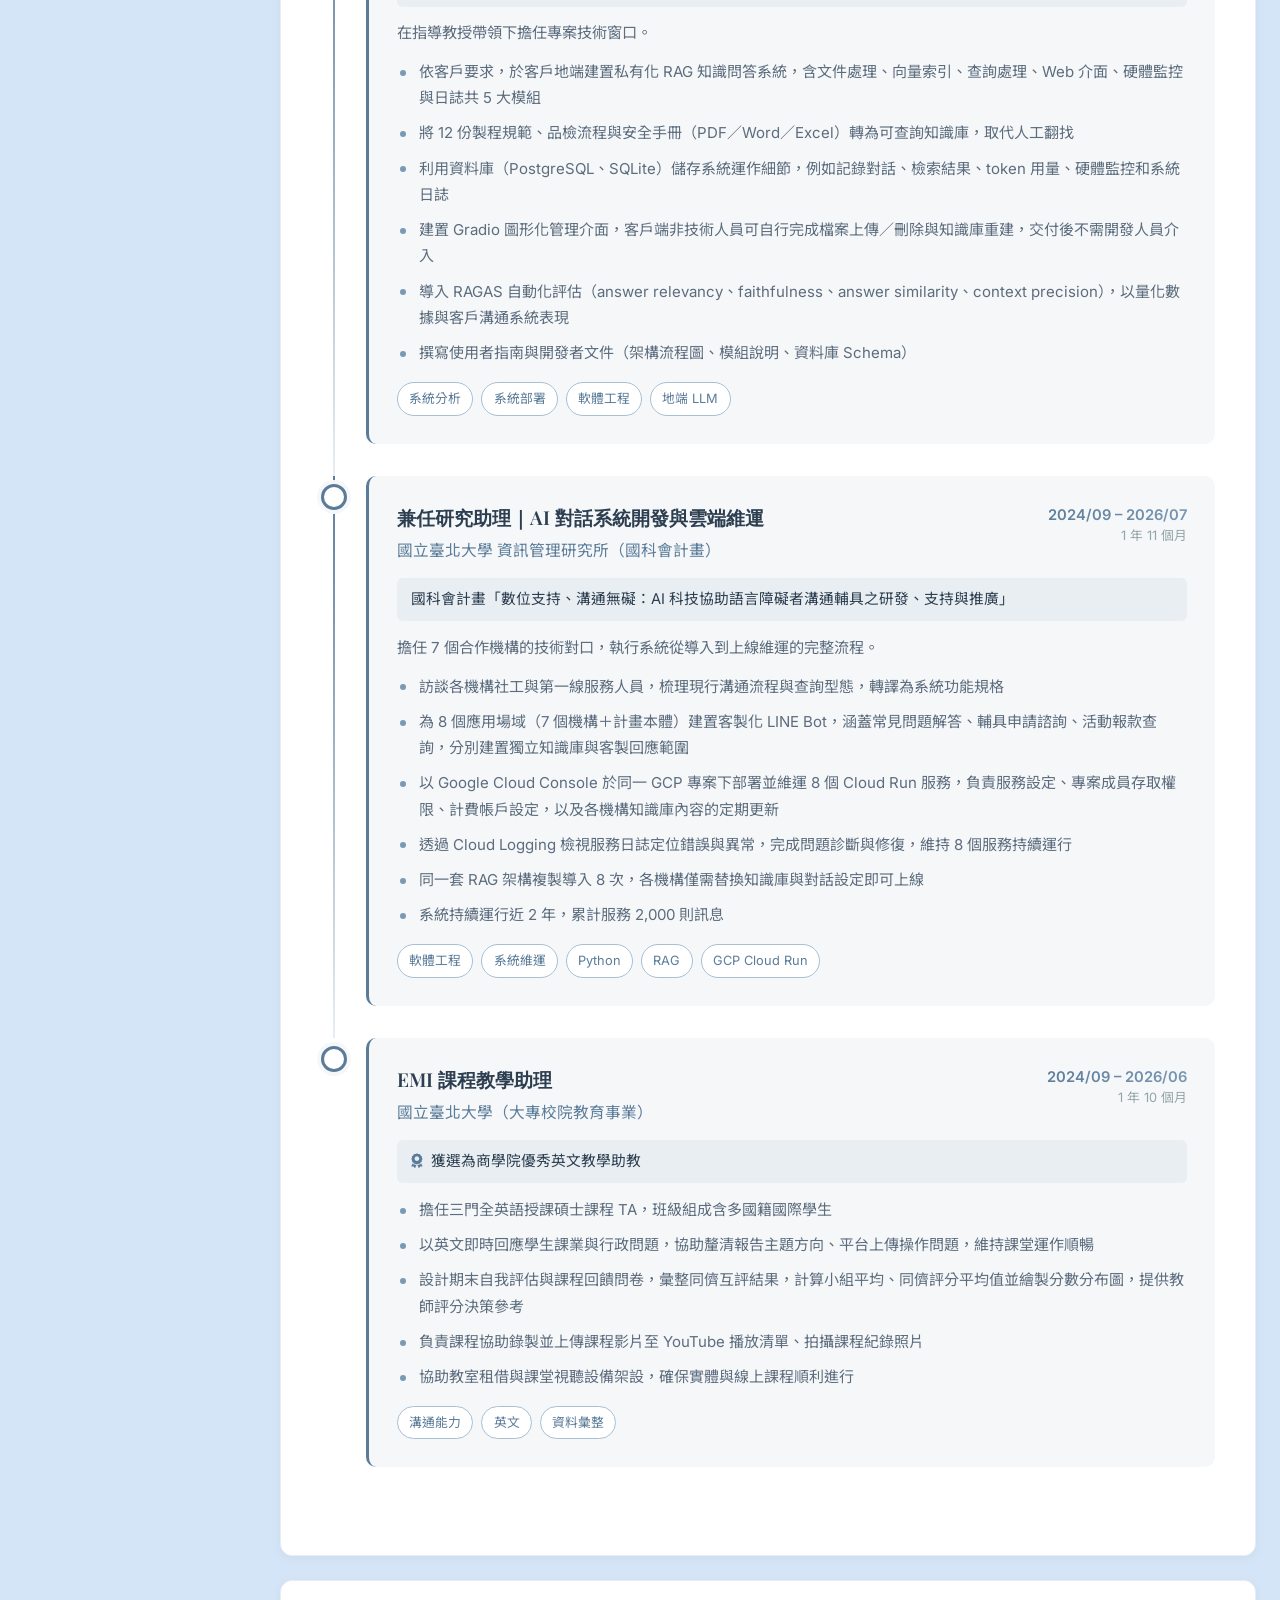
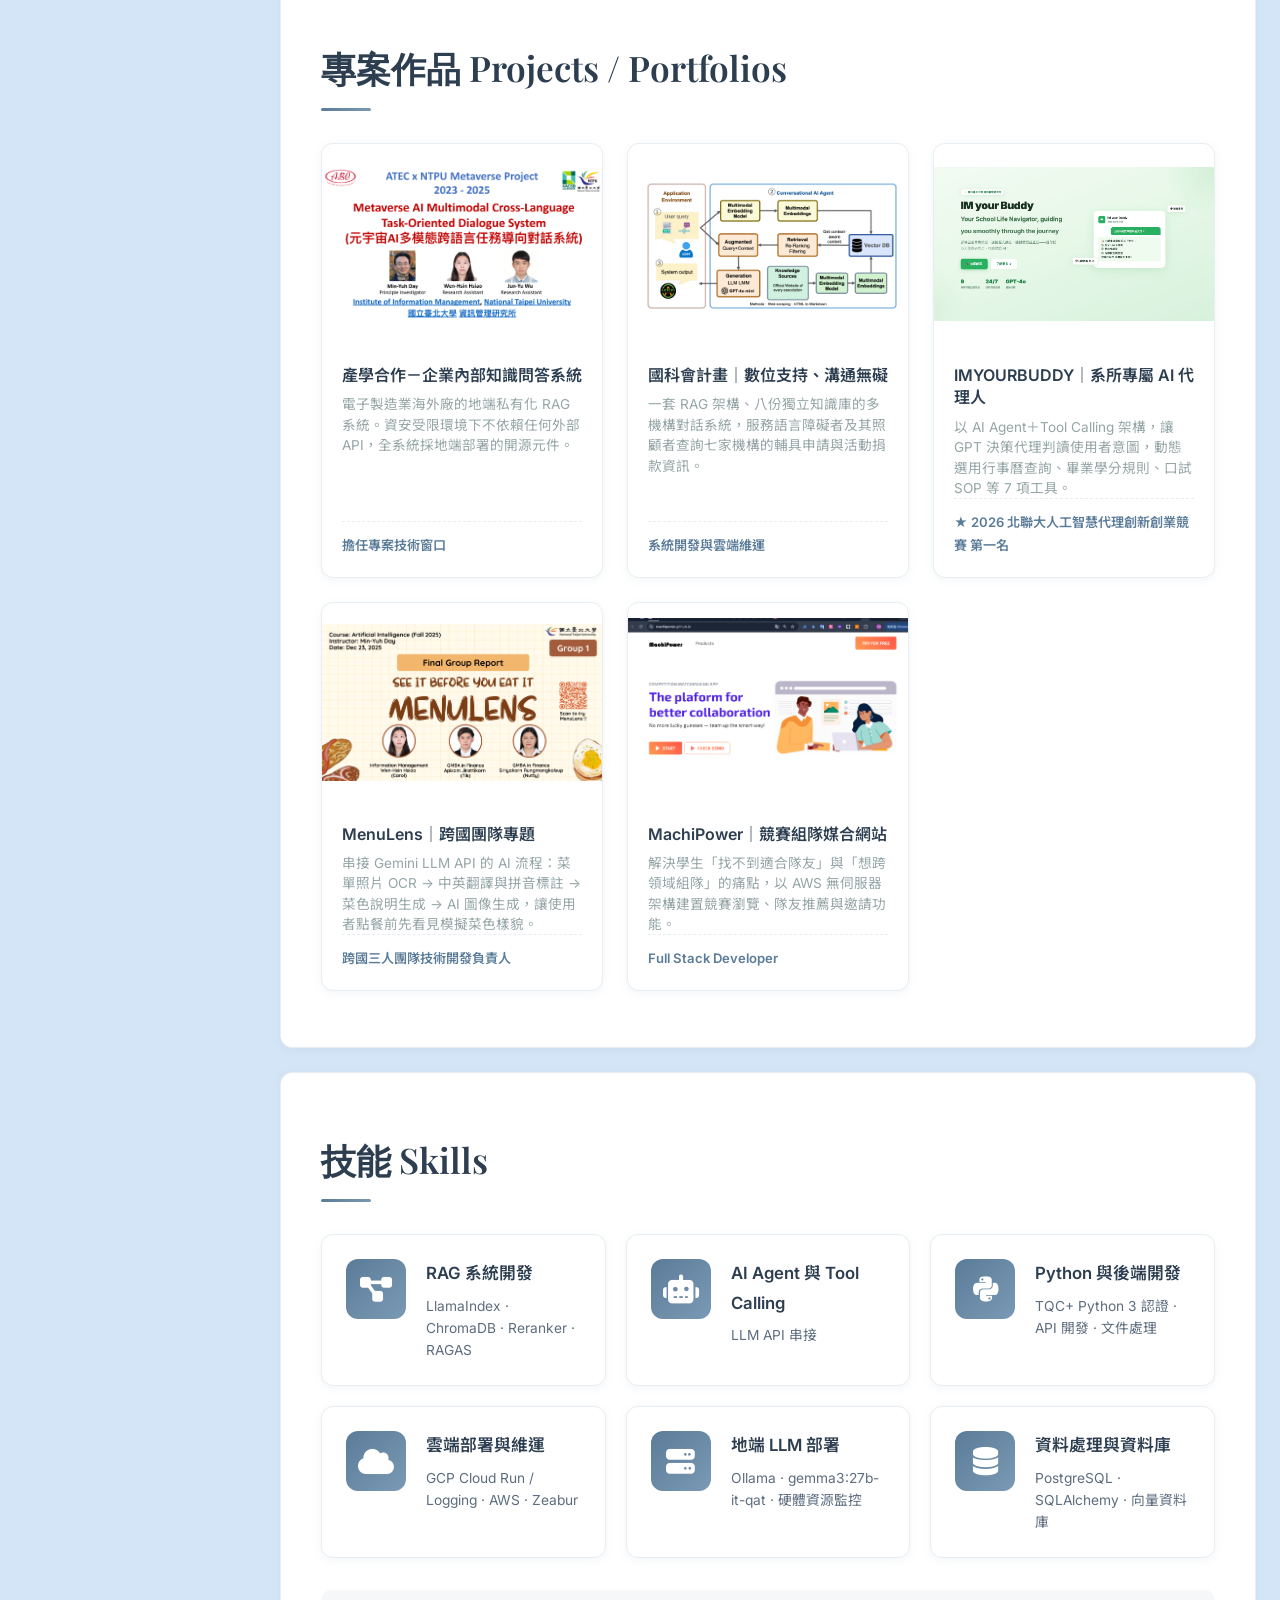
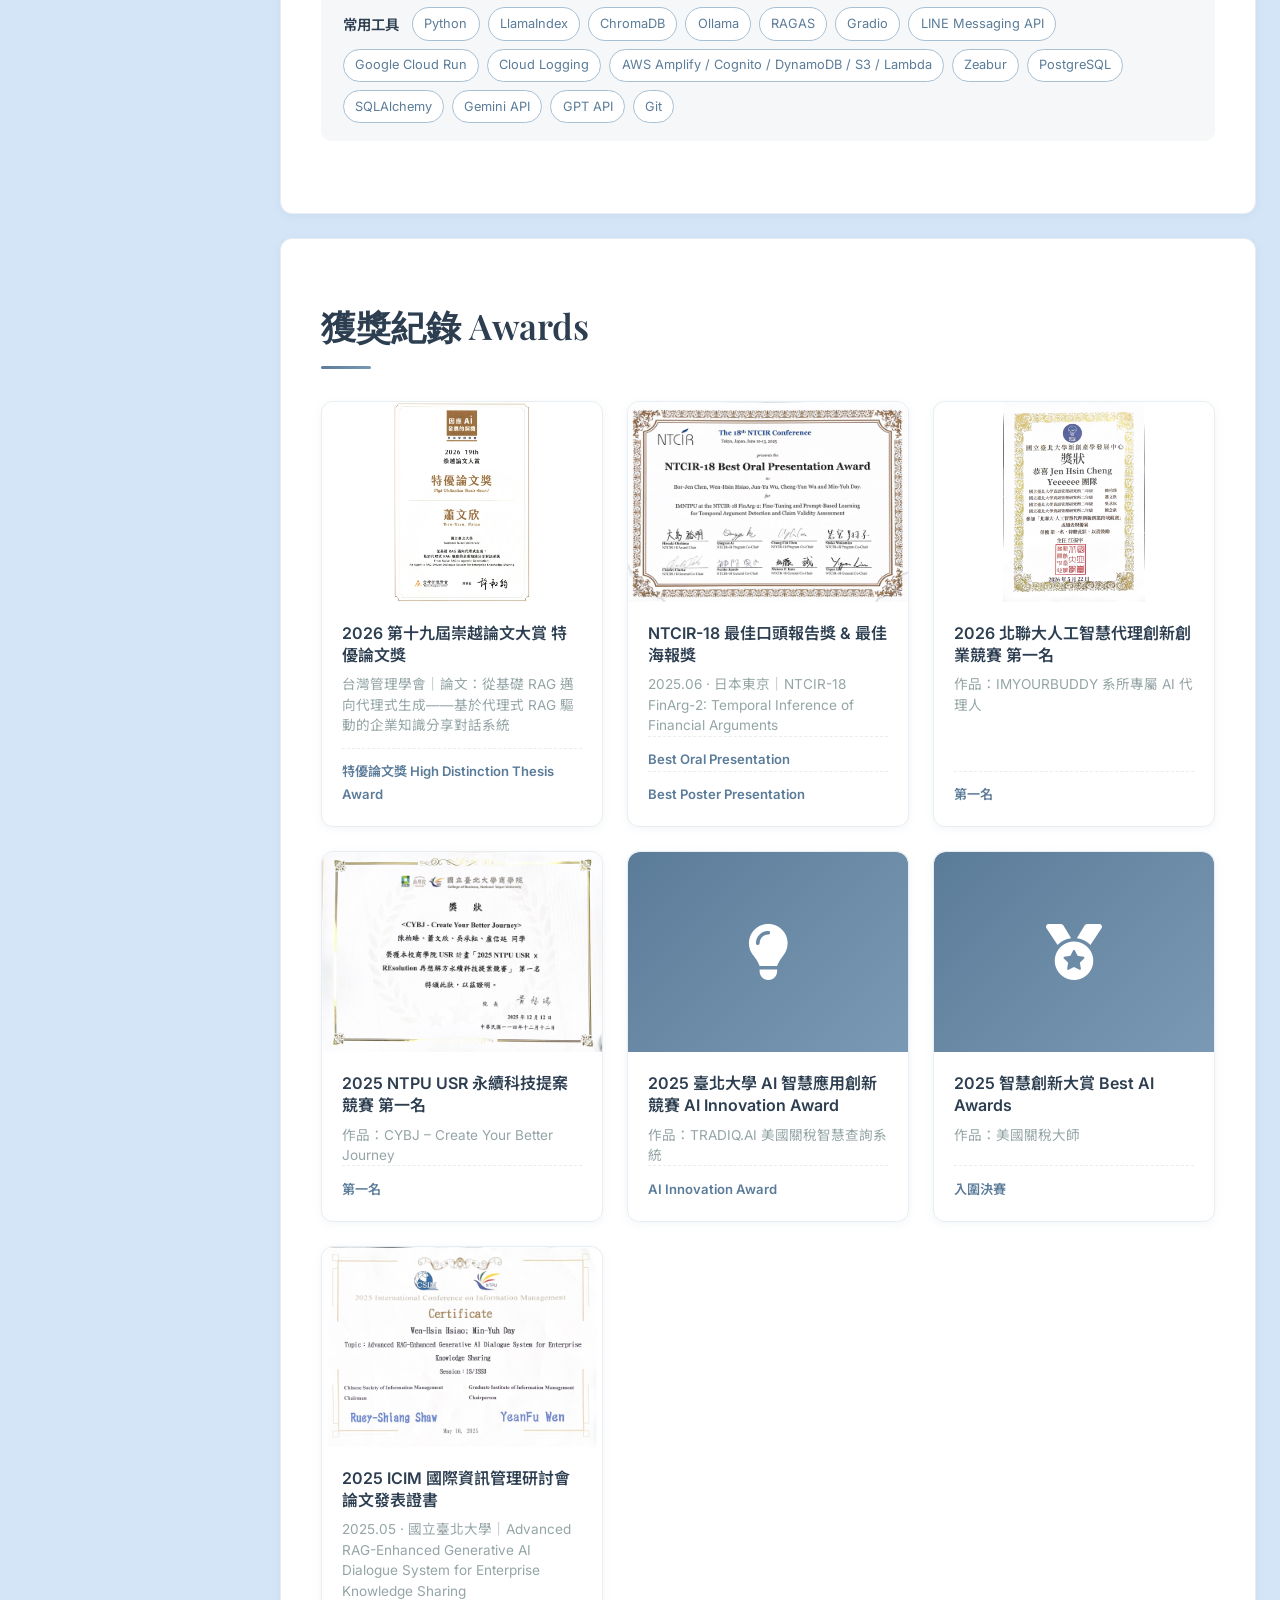
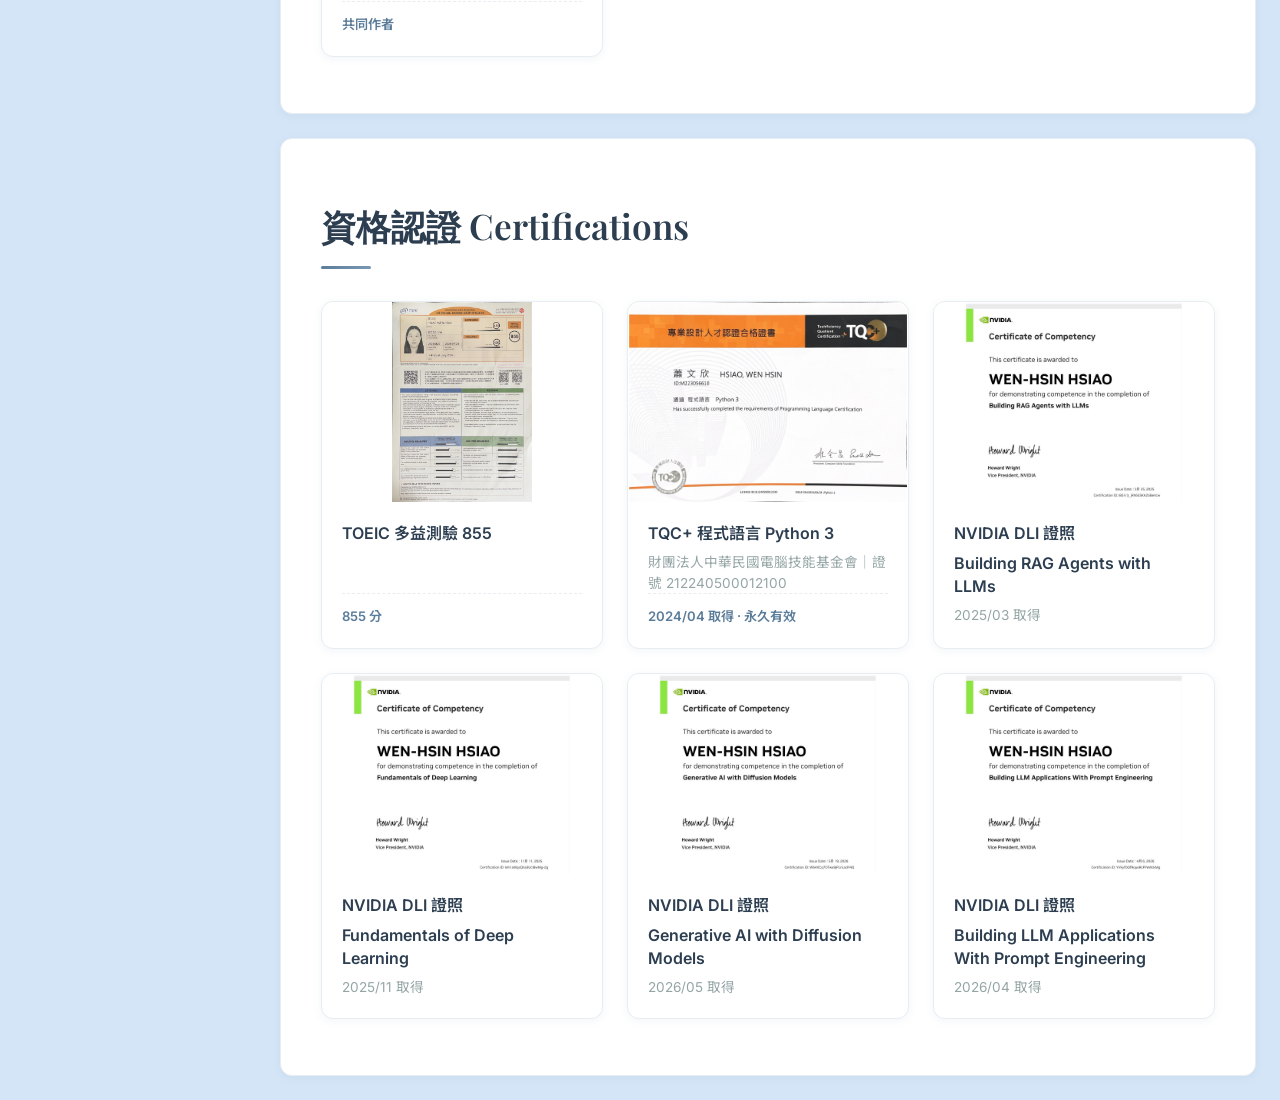
==== commit e9f02a74: "更新database" ====
--- a/index.html
+++ b/index.html
@@ -143,6 +143,7 @@
                             <ul class="exp-list">
                                 <li>依客戶要求，於客戶地端建置私有化 RAG 知識問答系統，含文件處理、向量索引、查詢處理、Web 介面、硬體監控與日誌共 5 大模組</li>
                                 <li>將 12 份製程規範、品檢流程與安全手冊（PDF／Word／Excel）轉為可查詢知識庫，取代人工翻找</li>
+                                <li>利用資料庫（PostgreSQL、SQLite）儲存系統運作細節，例如記錄對話、檢索結果、token 用量、硬體監控和系統日誌</li>
                                 <li>建置 Gradio 圖形化管理介面，客戶端非技術人員可自行完成檔案上傳／刪除與知識庫重建，交付後不需開發人員介入</li>
                                 <li>導入 RAGAS 自動化評估（answer relevancy、faithfulness、answer similarity、context precision），以量化數據與客戶溝通系統表現</li>
                                 <li>撰寫使用者指南與開發者文件（架構流程圖、模組說明、資料庫 Schema）</li>
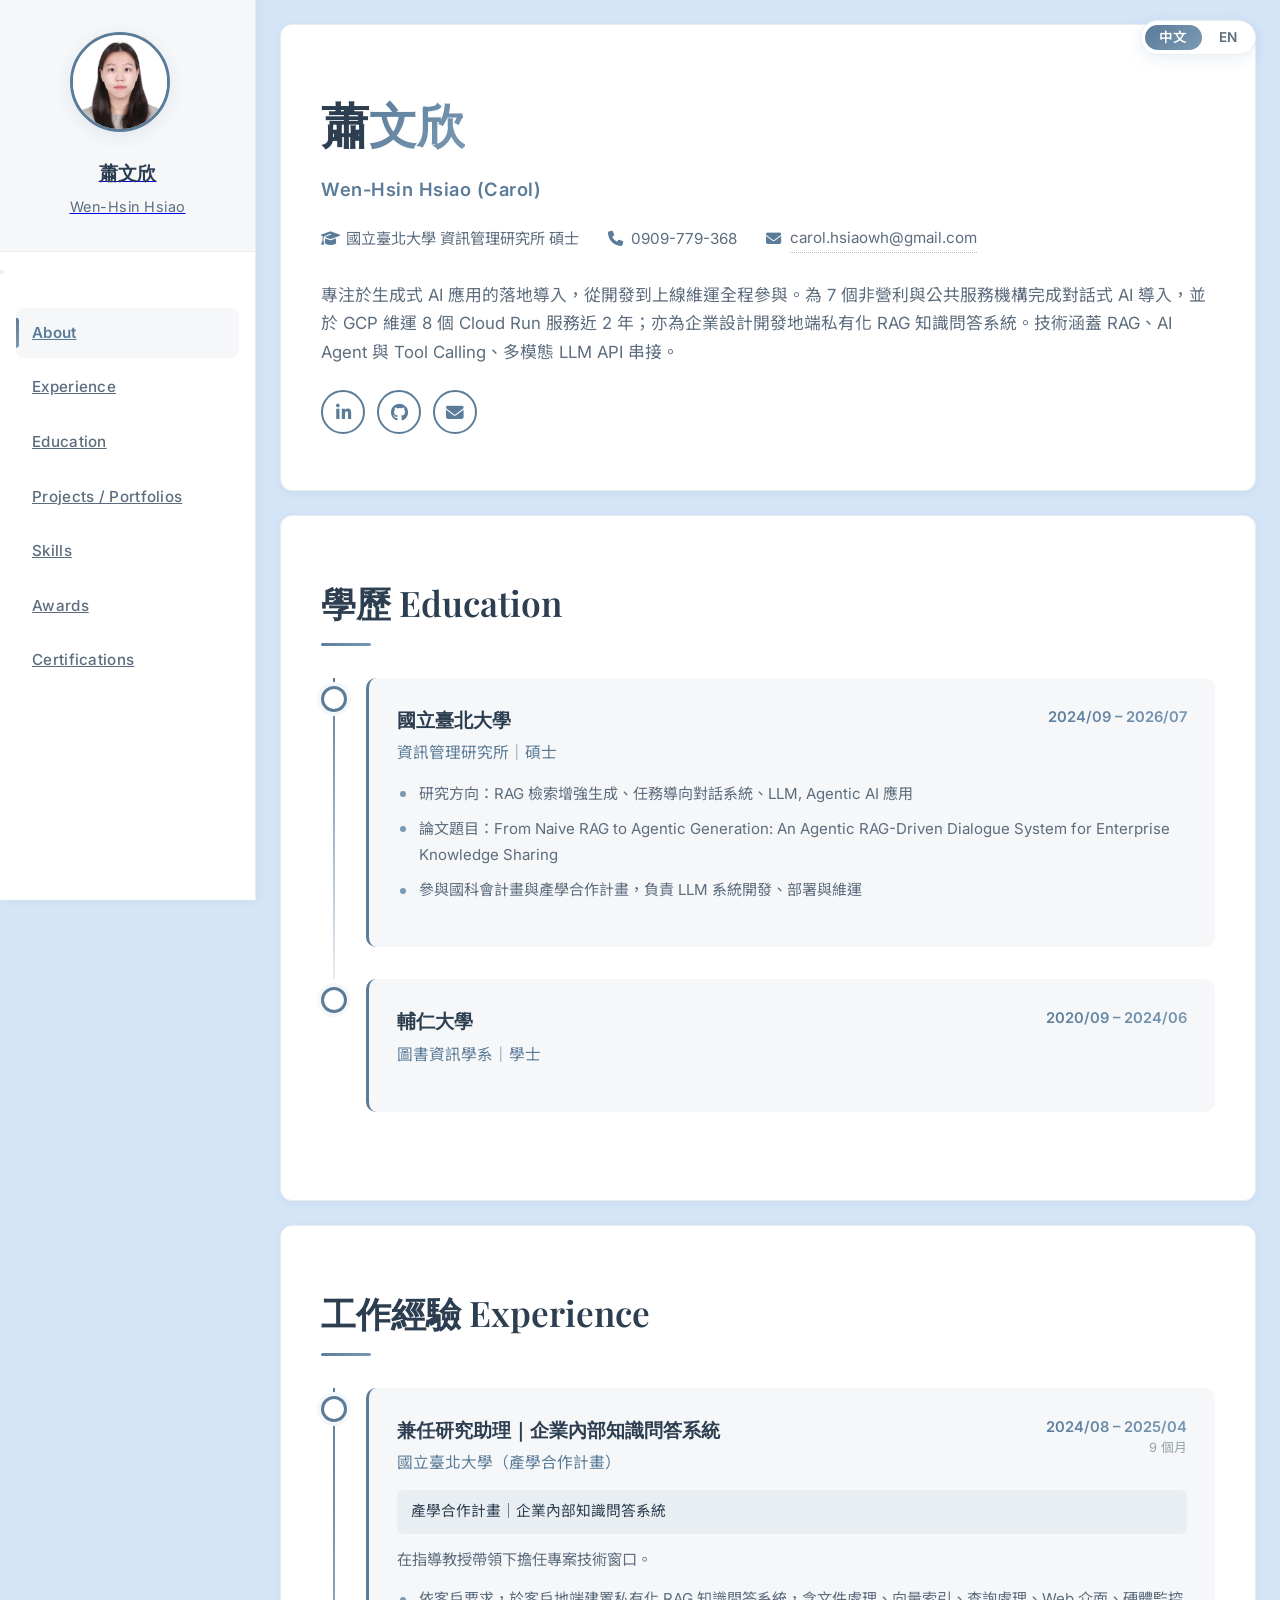
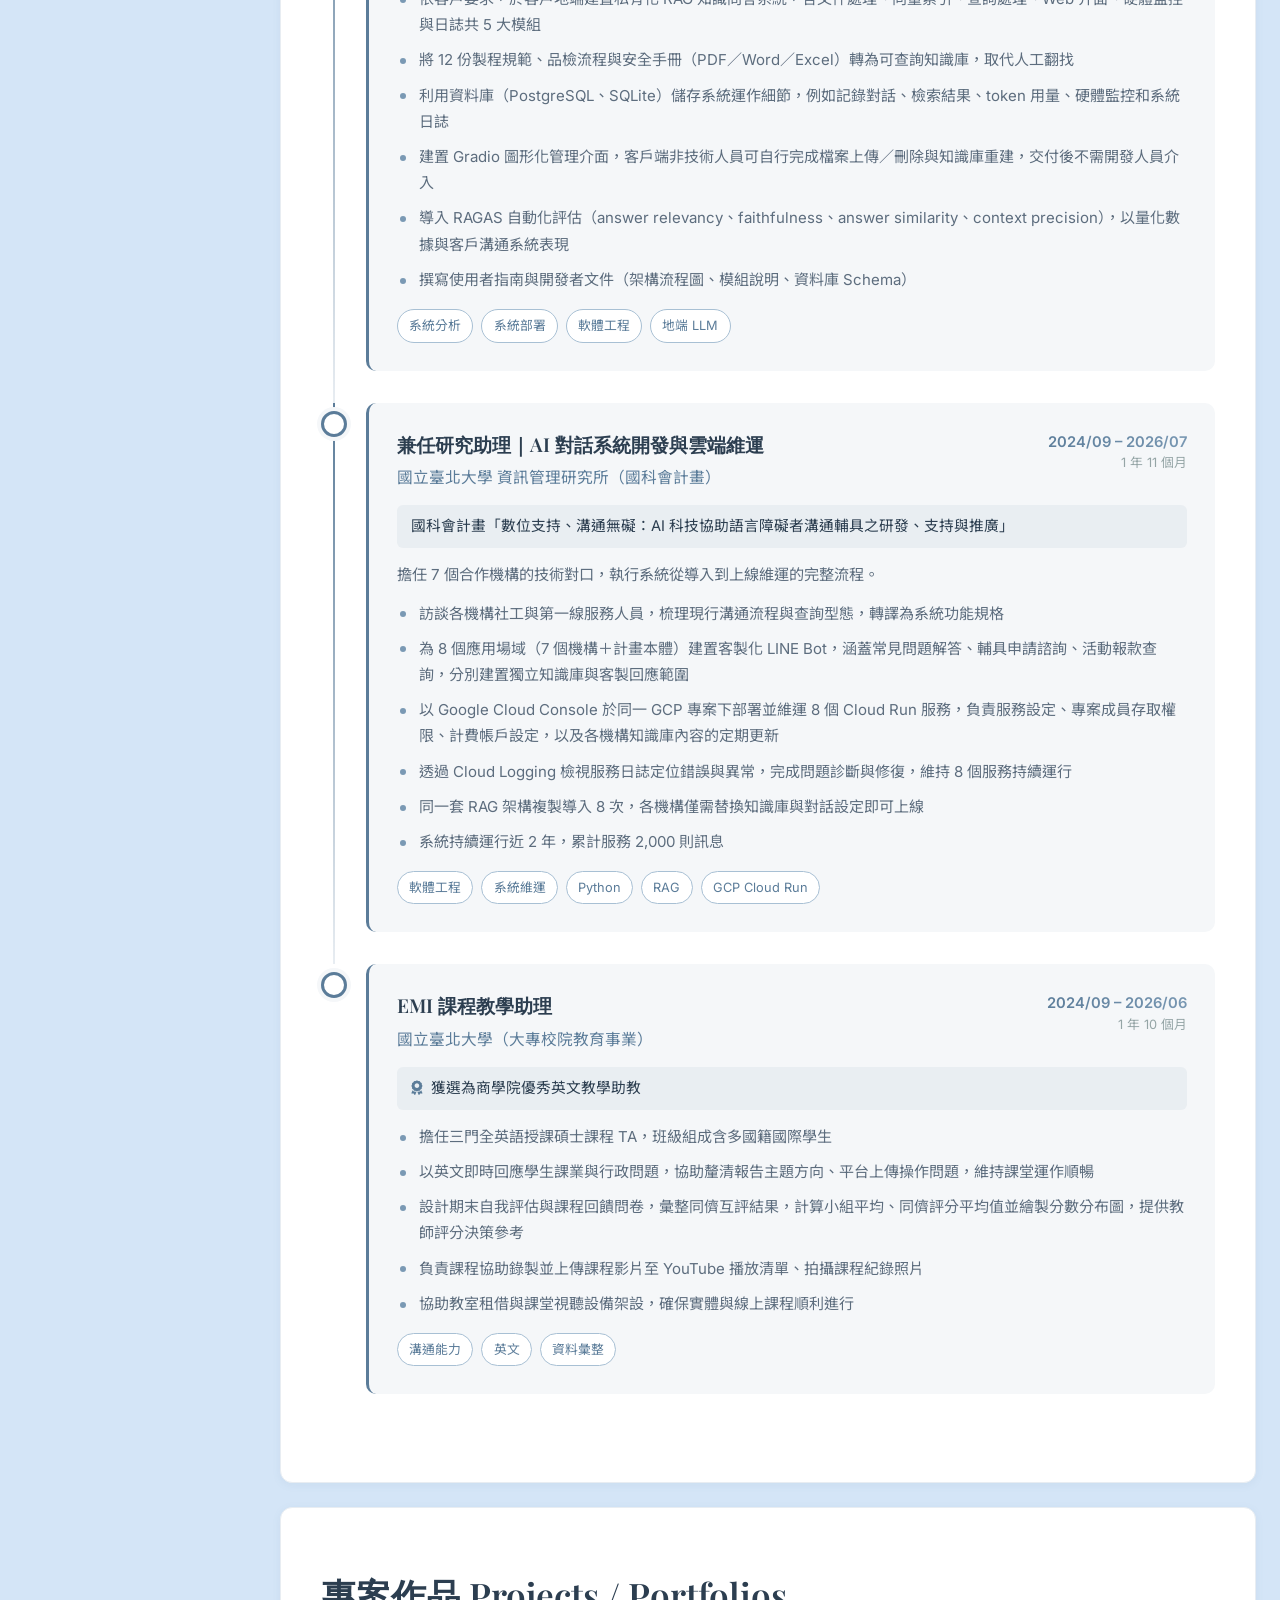
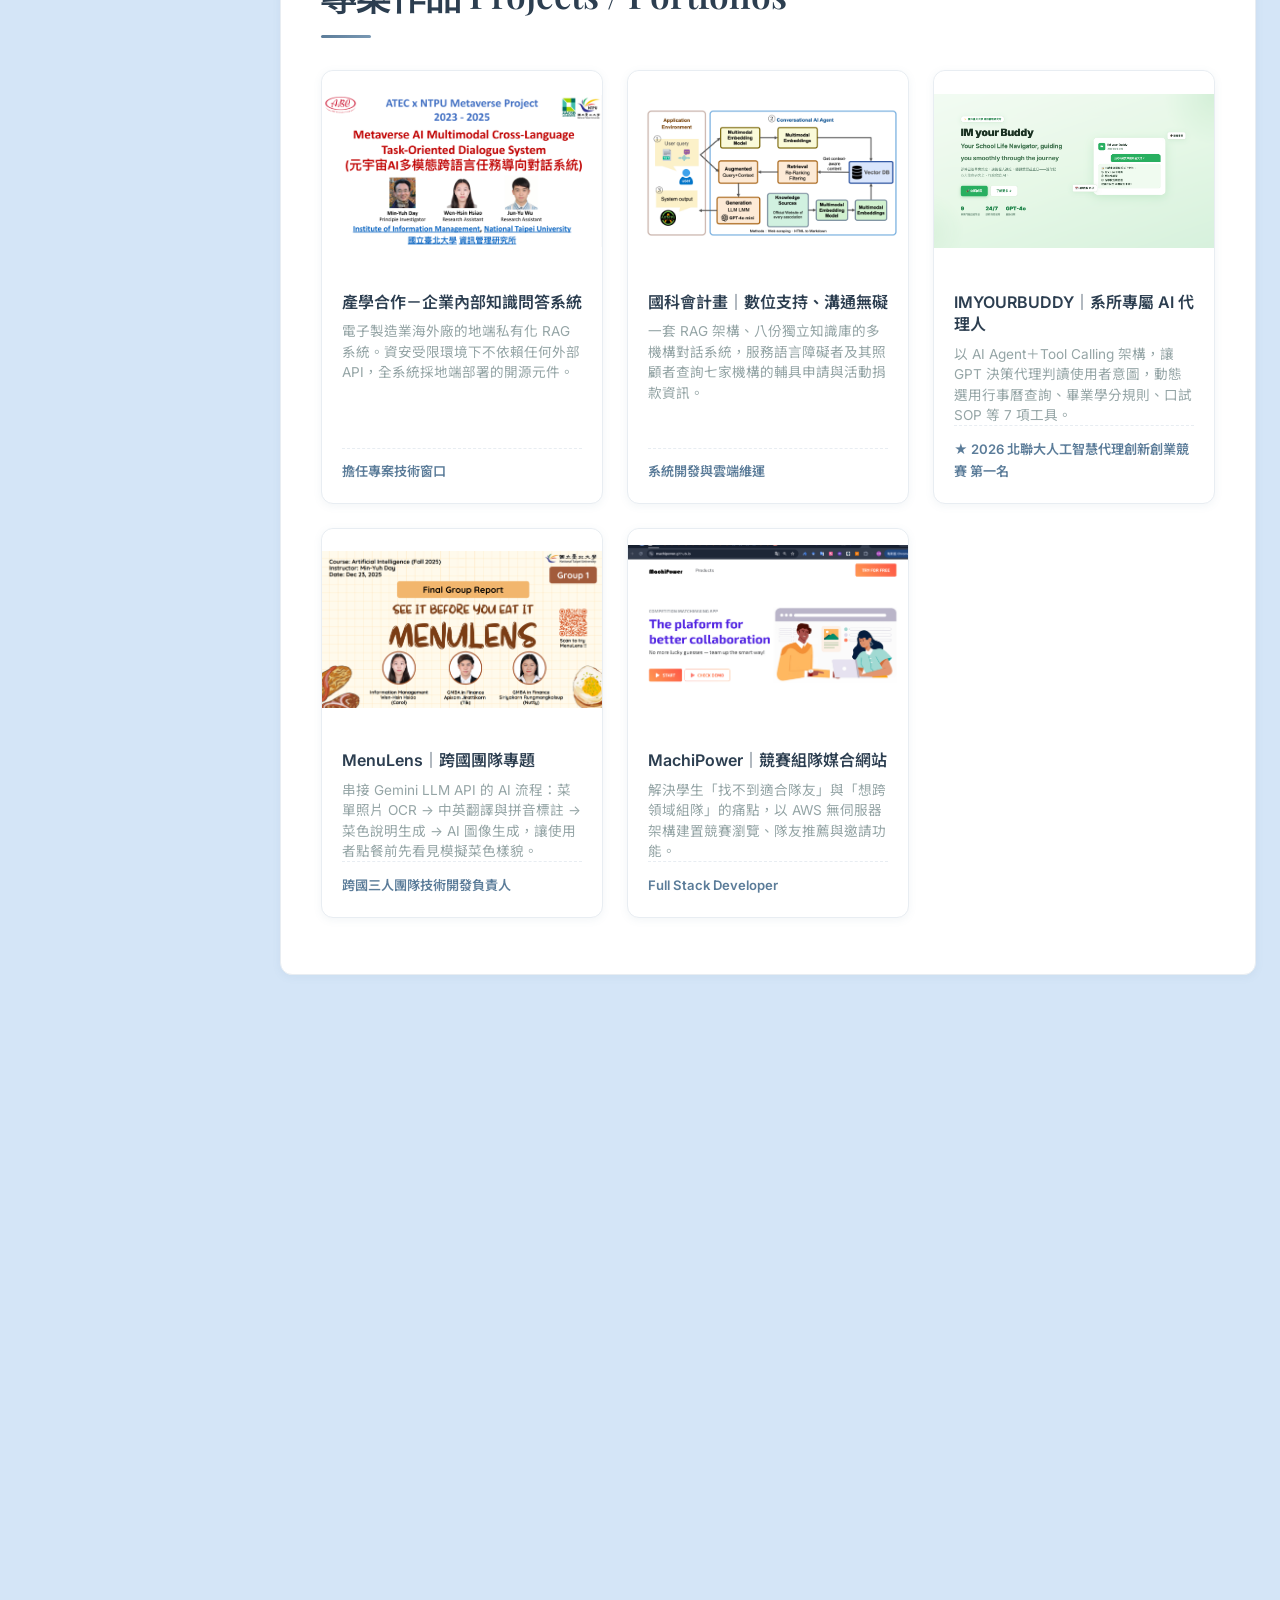
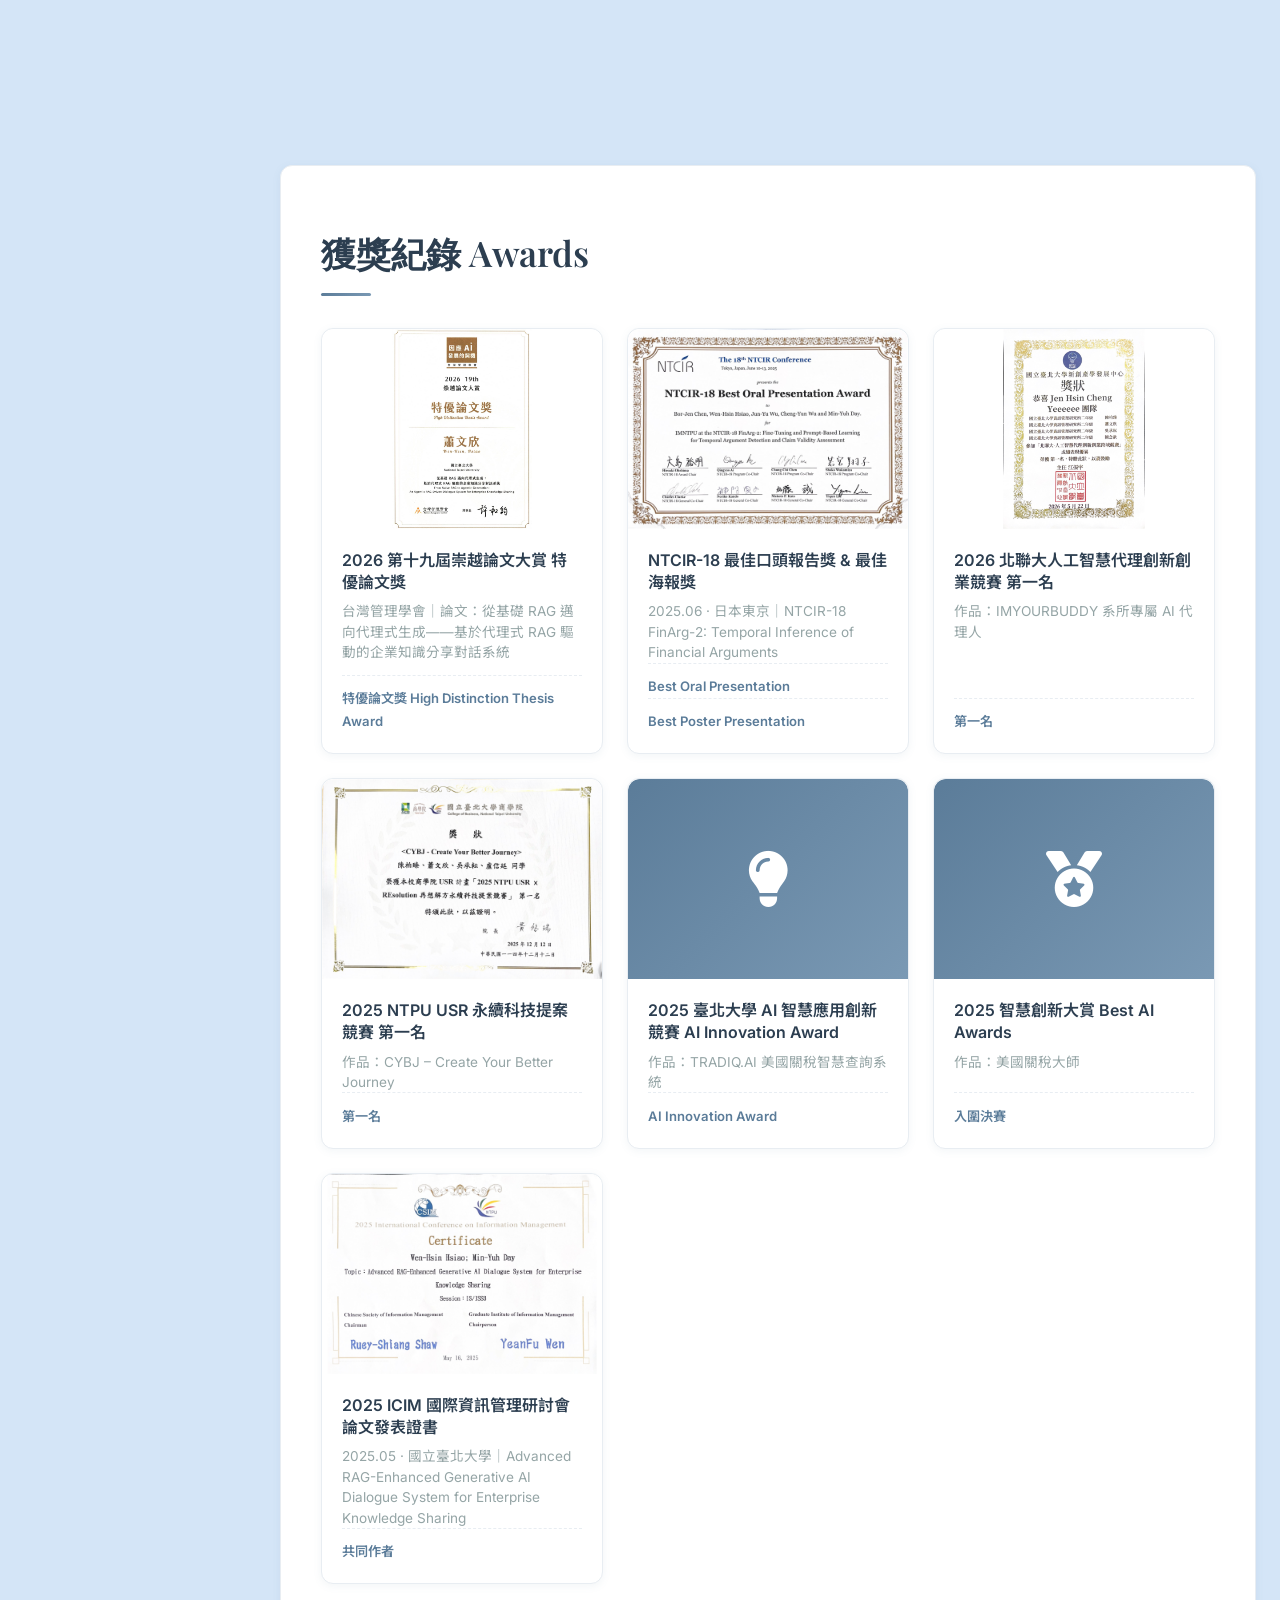
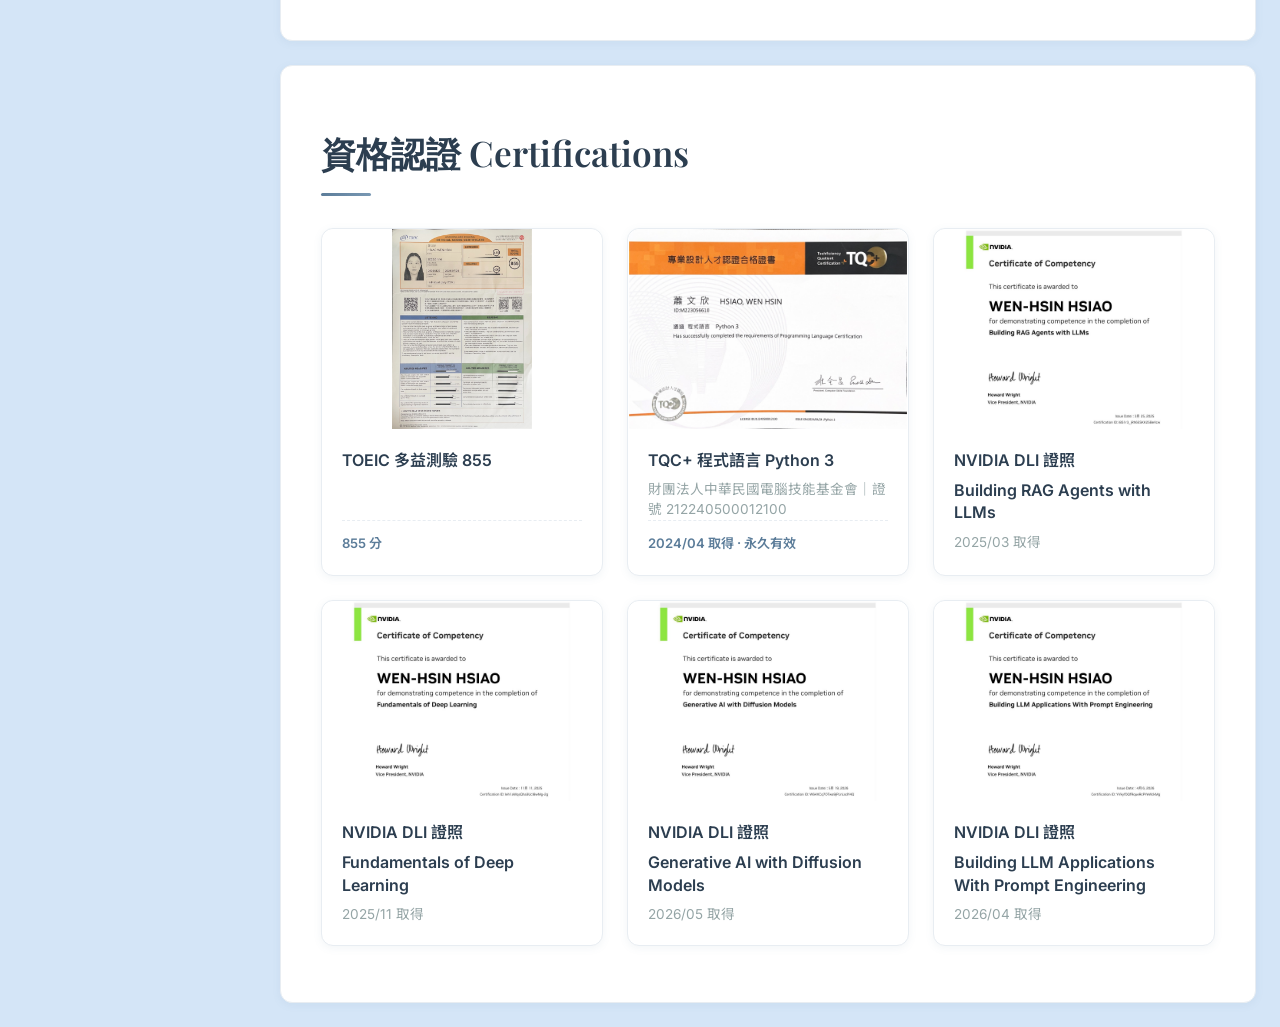
==== commit e4bbd09d: "Update index.html" ====
--- a/index.html
+++ b/index.html
@@ -65,9 +65,10 @@
                     <p class="lead">
                         專注於生成式 AI 應用的落地導入，從開發到上線維運全程參與。為 7 個非營利與公共服務機構完成對話式 AI 導入，並於 GCP 維運 8 個 Cloud Run 服務近 2 年；亦為企業設計開發地端私有化 RAG 知識問答系統。技術涵蓋 RAG、AI Agent 與 Tool Calling、多模態 LLM API 串接。
                     </p>
+                    <!--
                     <p class="lead">
                         亦擅於英文溝通，TOEIC 855，並於於海外 NTCIR-18研討會 全英文發表獲最佳口頭報告與最佳海報獎。擅長在工程端與需求端之間溝通轉譯，期待讓 AI 不停留在概念驗證，而是走進日常工作流程。
-                    </p>
+                    </p>-->
 
 
                     <div class="social-icons">
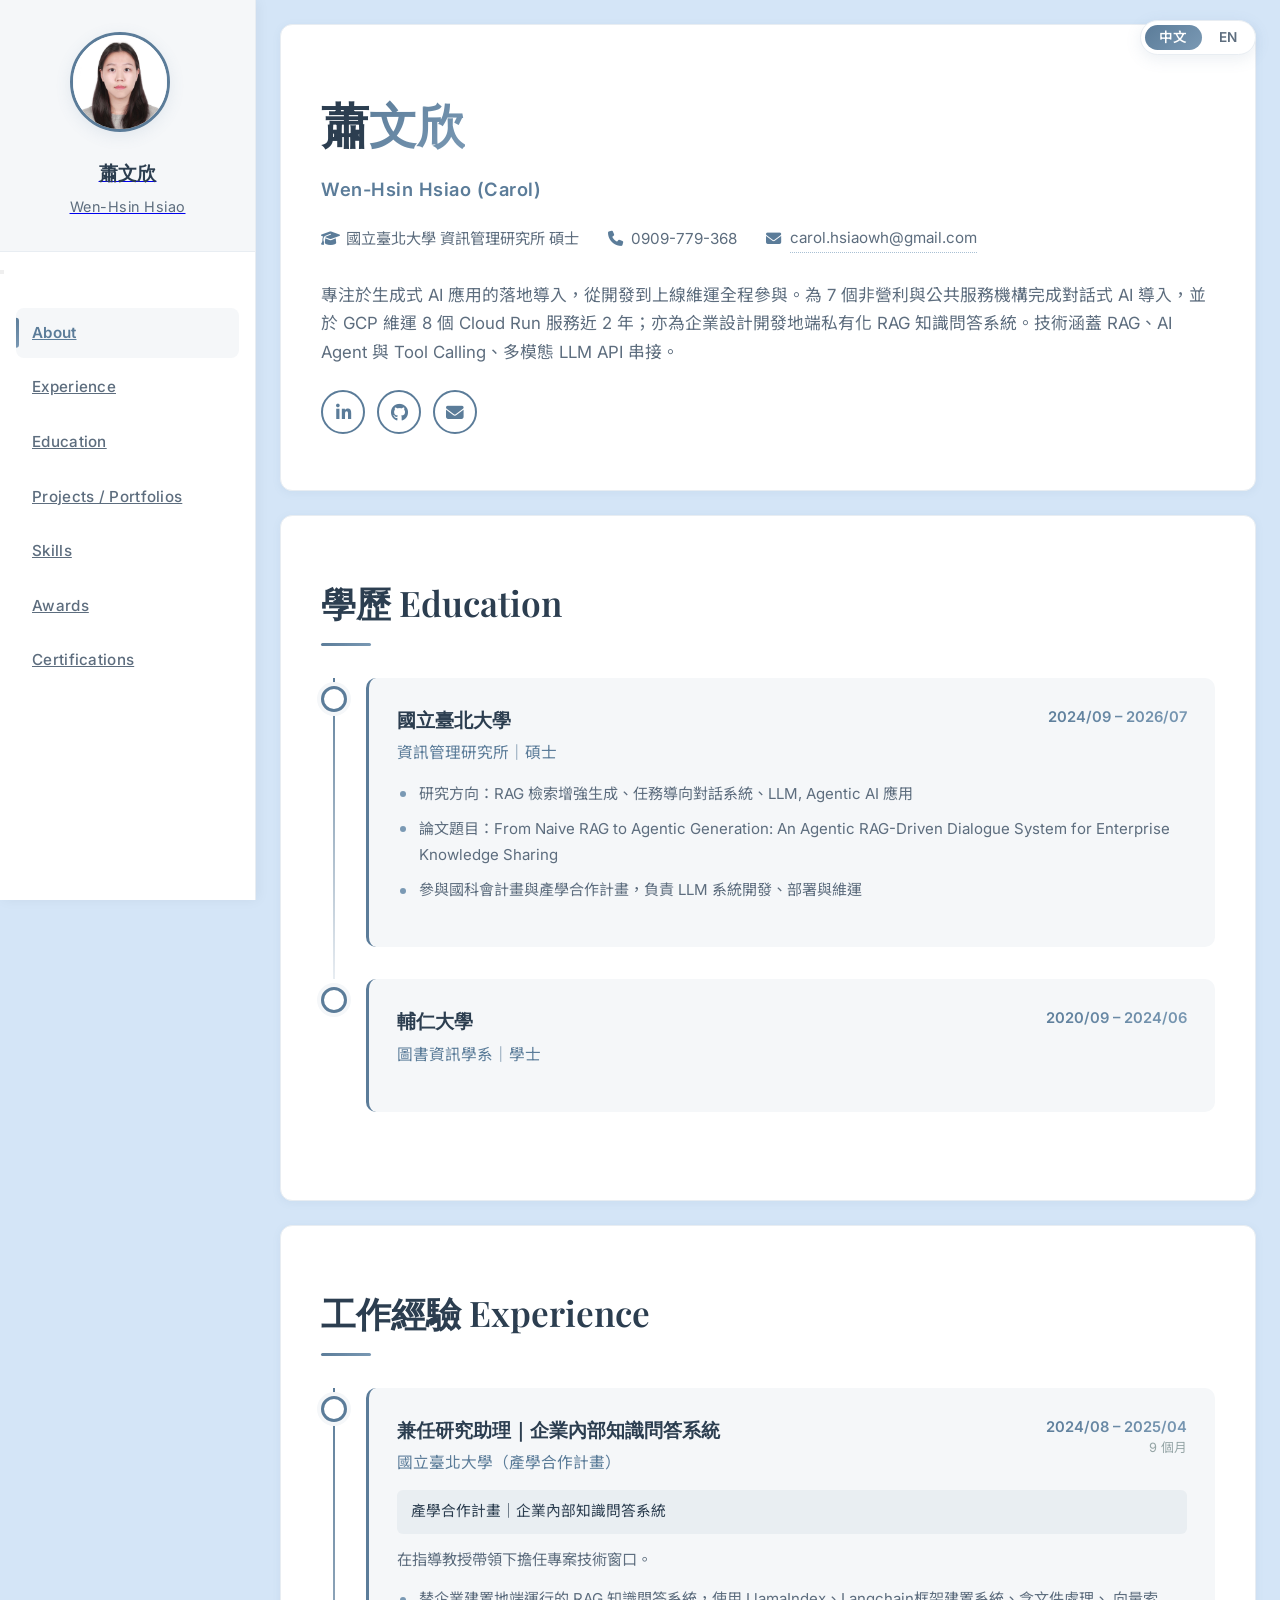
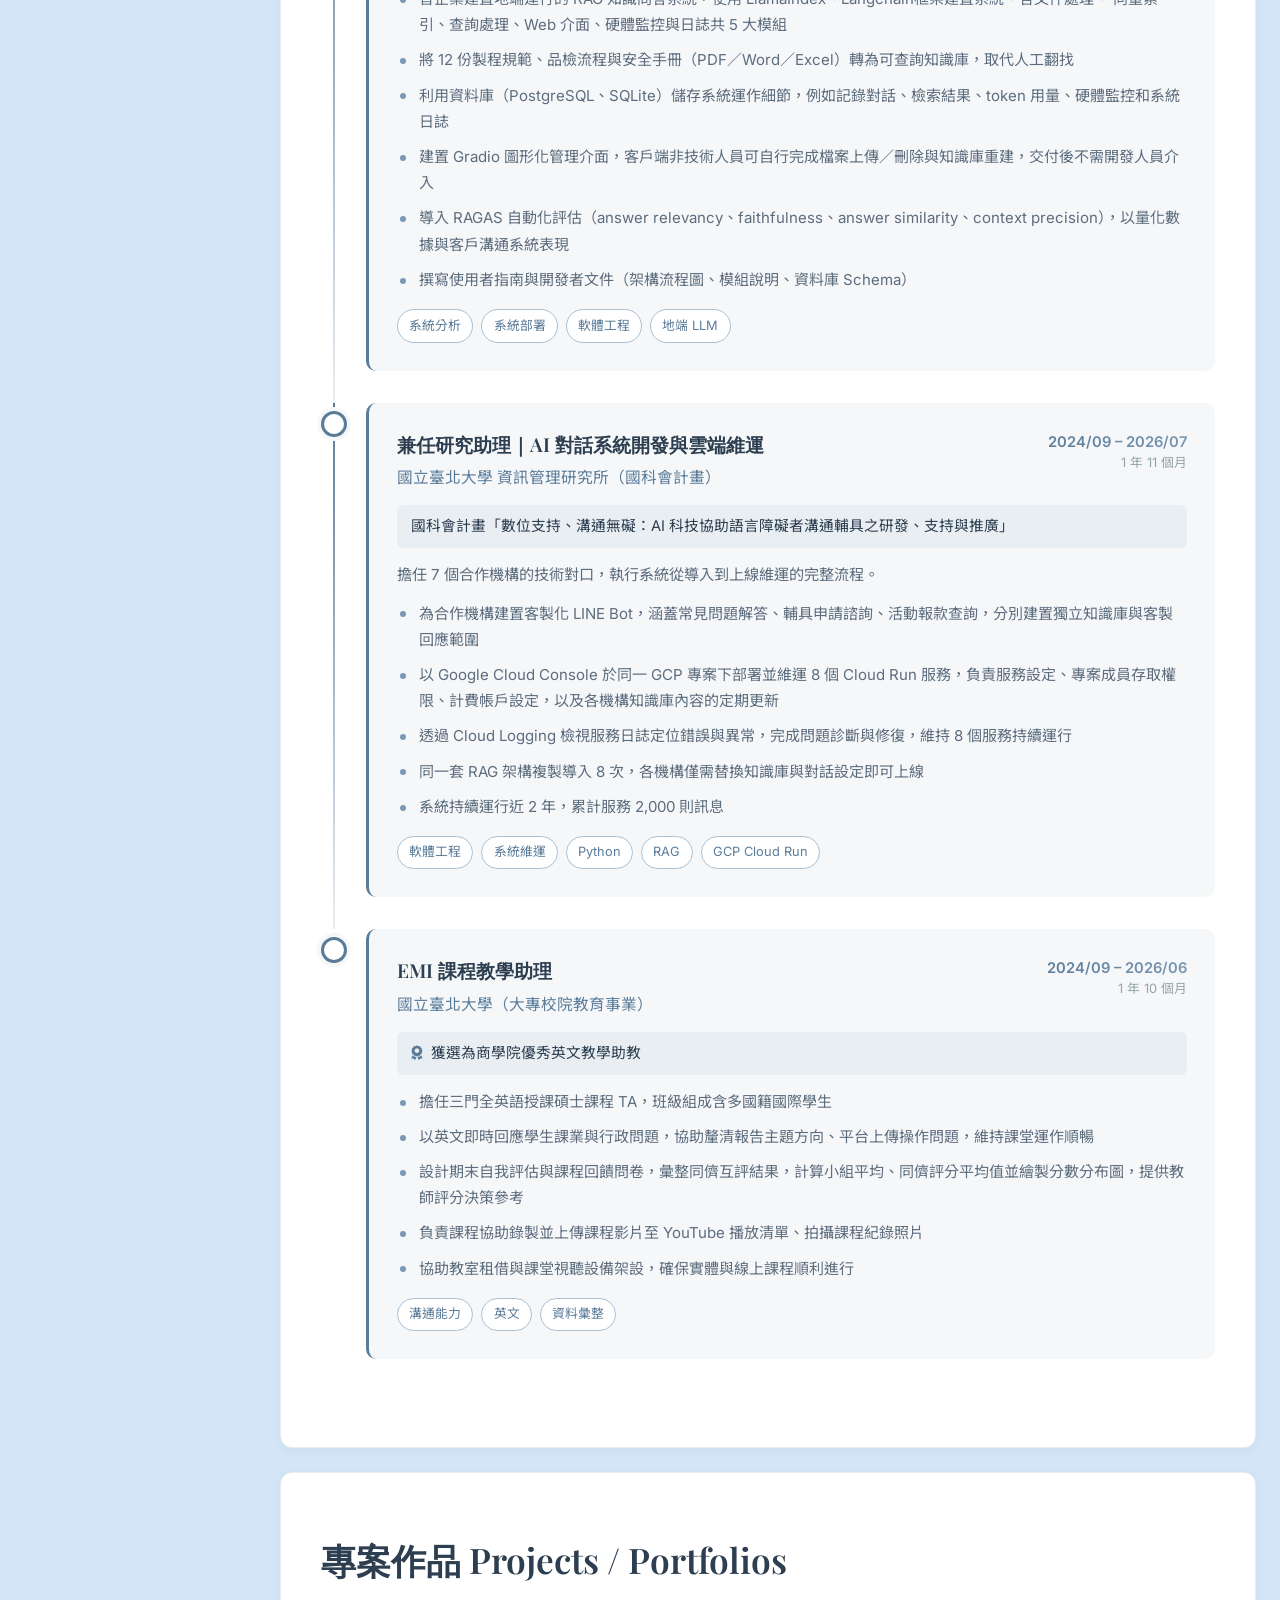
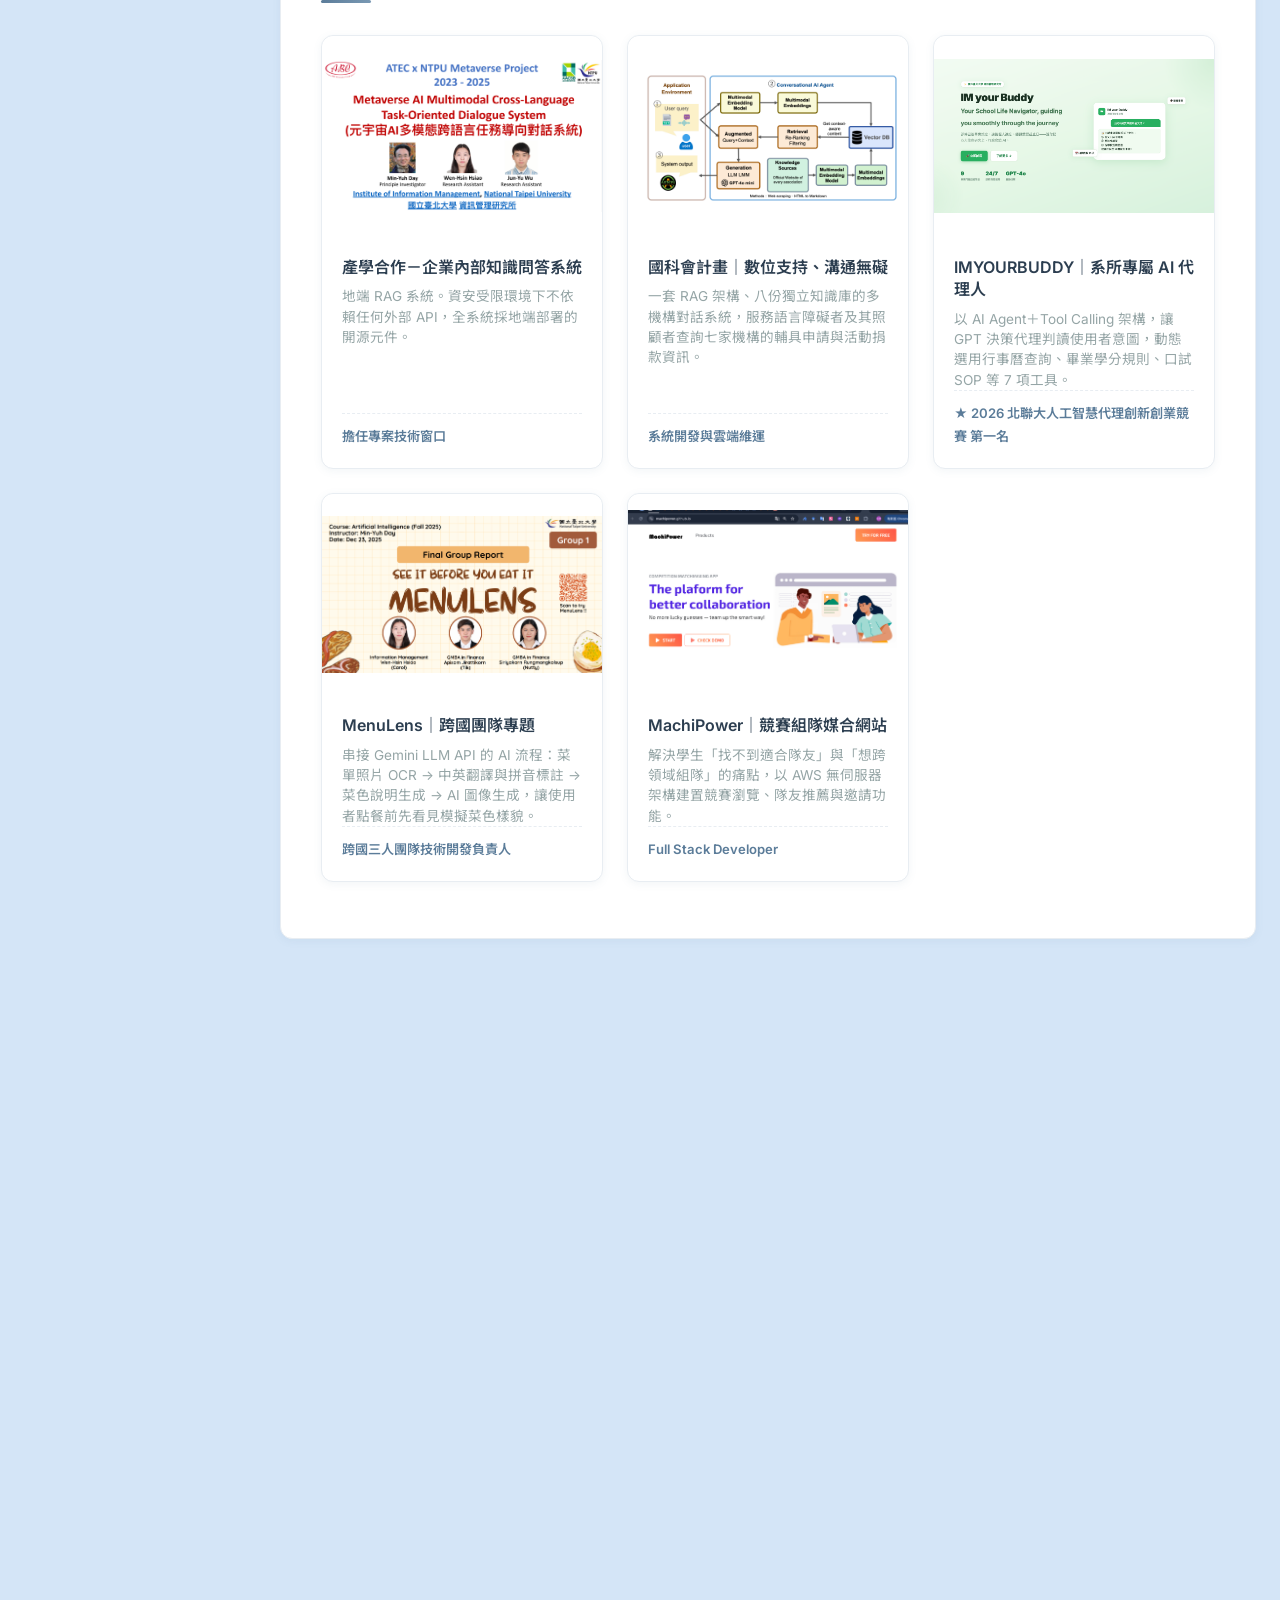
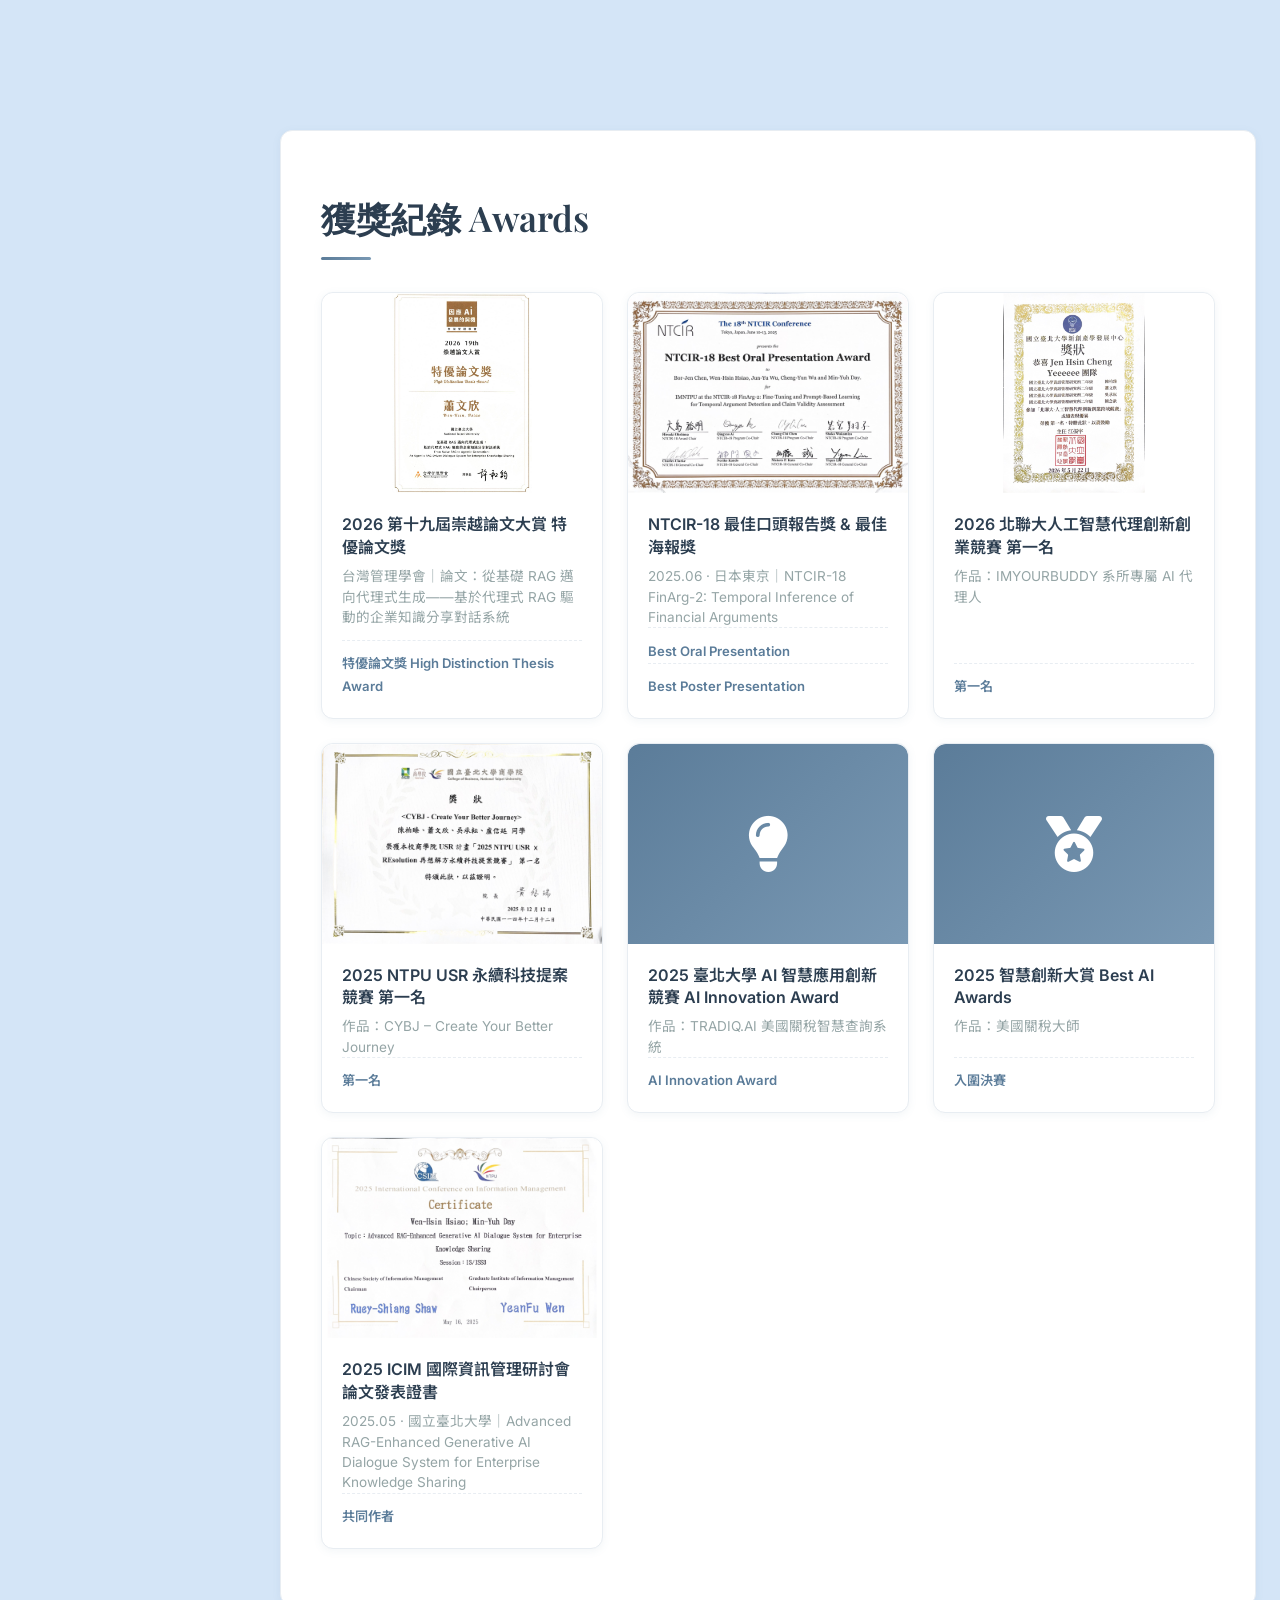
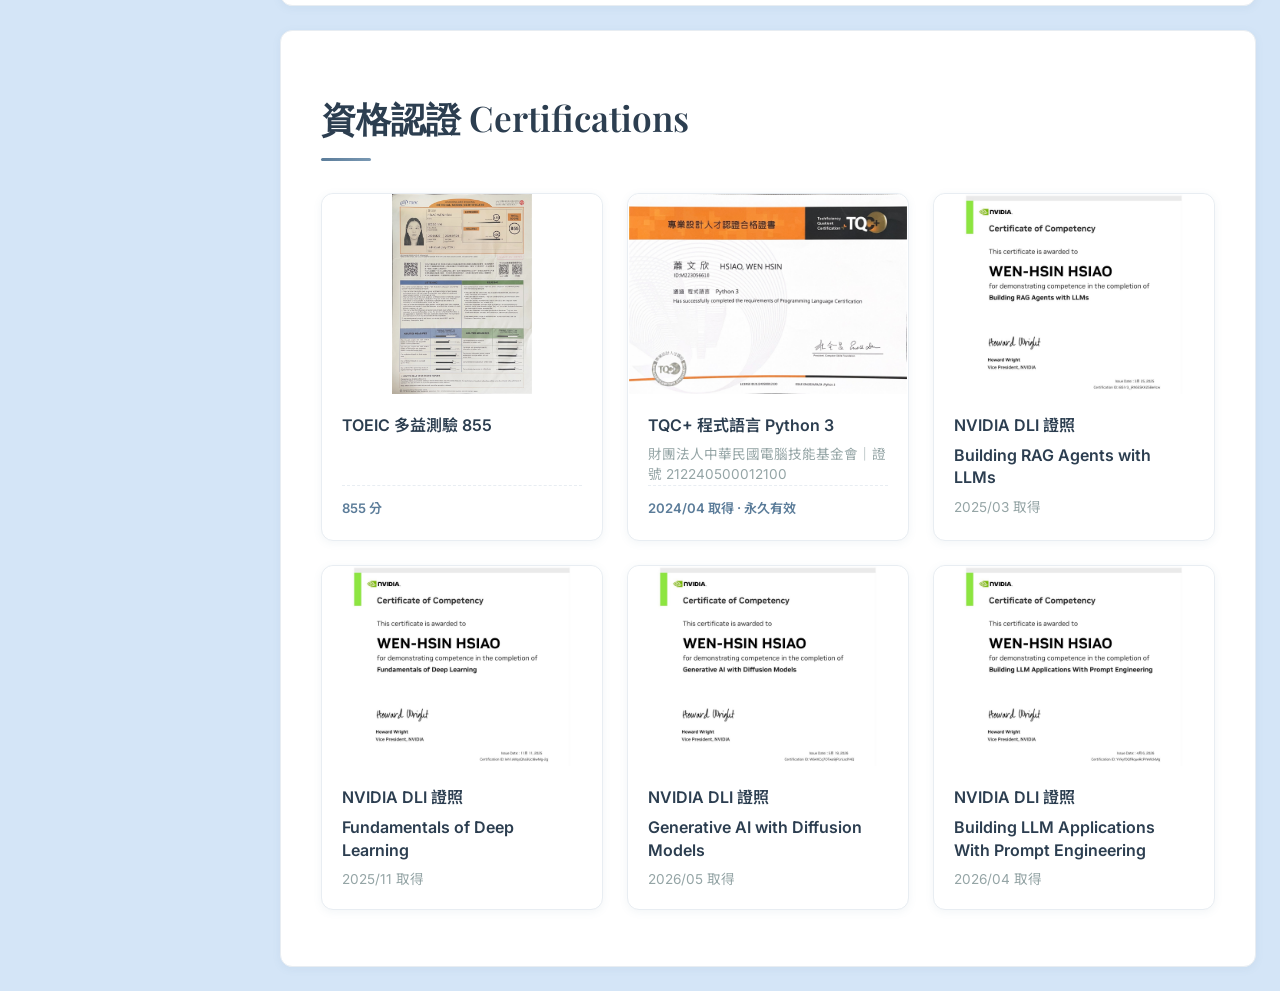
==== commit 06480971: "調整履歷" ====
--- a/index.html
+++ b/index.html
@@ -142,7 +142,7 @@
                             <p class="exp-note">產學合作計畫｜企業內部知識問答系統</p>
                             <p class="exp-summary">在指導教授帶領下擔任專案技術窗口。</p>
                             <ul class="exp-list">
-                                <li>依客戶要求，於客戶地端建置私有化 RAG 知識問答系統，含文件處理、向量索引、查詢處理、Web 介面、硬體監控與日誌共 5 大模組</li>
+                                <li>替企業建置地端運行的 RAG 知識問答系統，使用 LlamaIndex、Langchain框架建置系統、含文件處理、 向量索引、查詢處理、Web 介面、硬體監控與日誌共 5 大模組</li>
                                 <li>將 12 份製程規範、品檢流程與安全手冊（PDF／Word／Excel）轉為可查詢知識庫，取代人工翻找</li>
                                 <li>利用資料庫（PostgreSQL、SQLite）儲存系統運作細節，例如記錄對話、檢索結果、token 用量、硬體監控和系統日誌</li>
                                 <li>建置 Gradio 圖形化管理介面，客戶端非技術人員可自行完成檔案上傳／刪除與知識庫重建，交付後不需開發人員介入</li>
@@ -175,8 +175,7 @@
                             <p class="exp-note">國科會計畫「數位支持、溝通無礙：AI 科技協助語言障礙者溝通輔具之研發、支持與推廣」</p>
                             <p class="exp-summary">擔任 7 個合作機構的技術對口，執行系統從導入到上線維運的完整流程。</p>
                             <ul class="exp-list">
-                                <li>訪談各機構社工與第一線服務人員，梳理現行溝通流程與查詢型態，轉譯為系統功能規格</li>
-                                <li>為 8 個應用場域（7 個機構＋計畫本體）建置客製化 LINE Bot，涵蓋常見問題解答、輔具申請諮詢、活動報款查詢，分別建置獨立知識庫與客製回應範圍</li>
+                                <li>為合作機構建置客製化 LINE Bot，涵蓋常見問題解答、輔具申請諮詢、活動報款查詢，分別建置獨立知識庫與客製回應範圍</li>
                                 <li>以 Google Cloud Console 於同一 GCP 專案下部署並維運 8 個 Cloud Run 服務，負責服務設定、專案成員存取權限、計費帳戶設定，以及各機構知識庫內容的定期更新</li>
                                 <li>透過 Cloud Logging 檢視服務日誌定位錯誤與異常，完成問題診斷與修復，維持 8 個服務持續運行</li>
                                 <li>同一套 RAG 架構複製導入 8 次，各機構僅需替換知識庫與對話設定即可上線</li>
@@ -237,7 +236,7 @@
                             </div>
                             <div class="award-content">
                                 <div class="award-title">產學合作－企業內部知識問答系統</div>
-                                <div class="award-description">電子製造業海外廠的地端私有化 RAG 系統。資安受限環境下不依賴任何外部 API，全系統採地端部署的開源元件。</div>
+                                <div class="award-description">地端 RAG 系統。資安受限環境下不依賴任何外部 API，全系統採地端部署的開源元件。</div>
                                 <div class="award-role">擔任專案技術窗口</div>
                             </div>
                         </div>
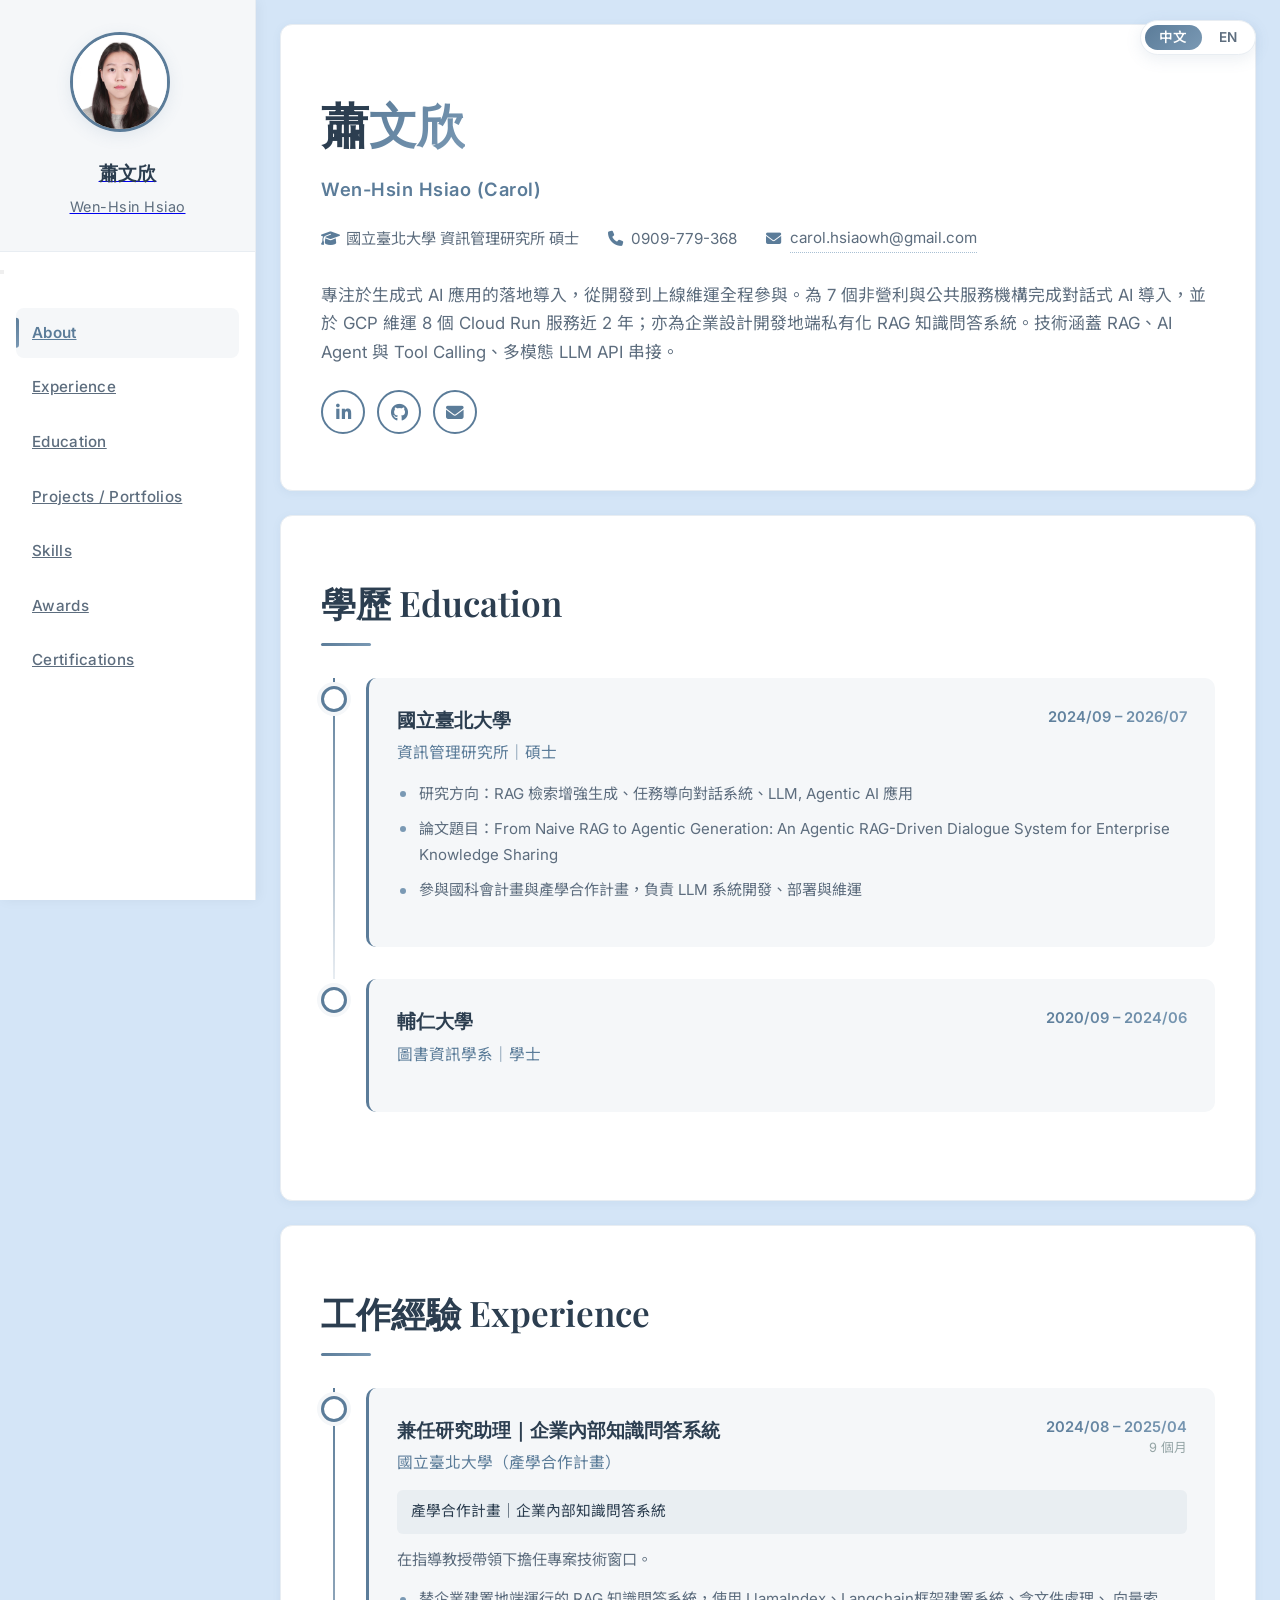
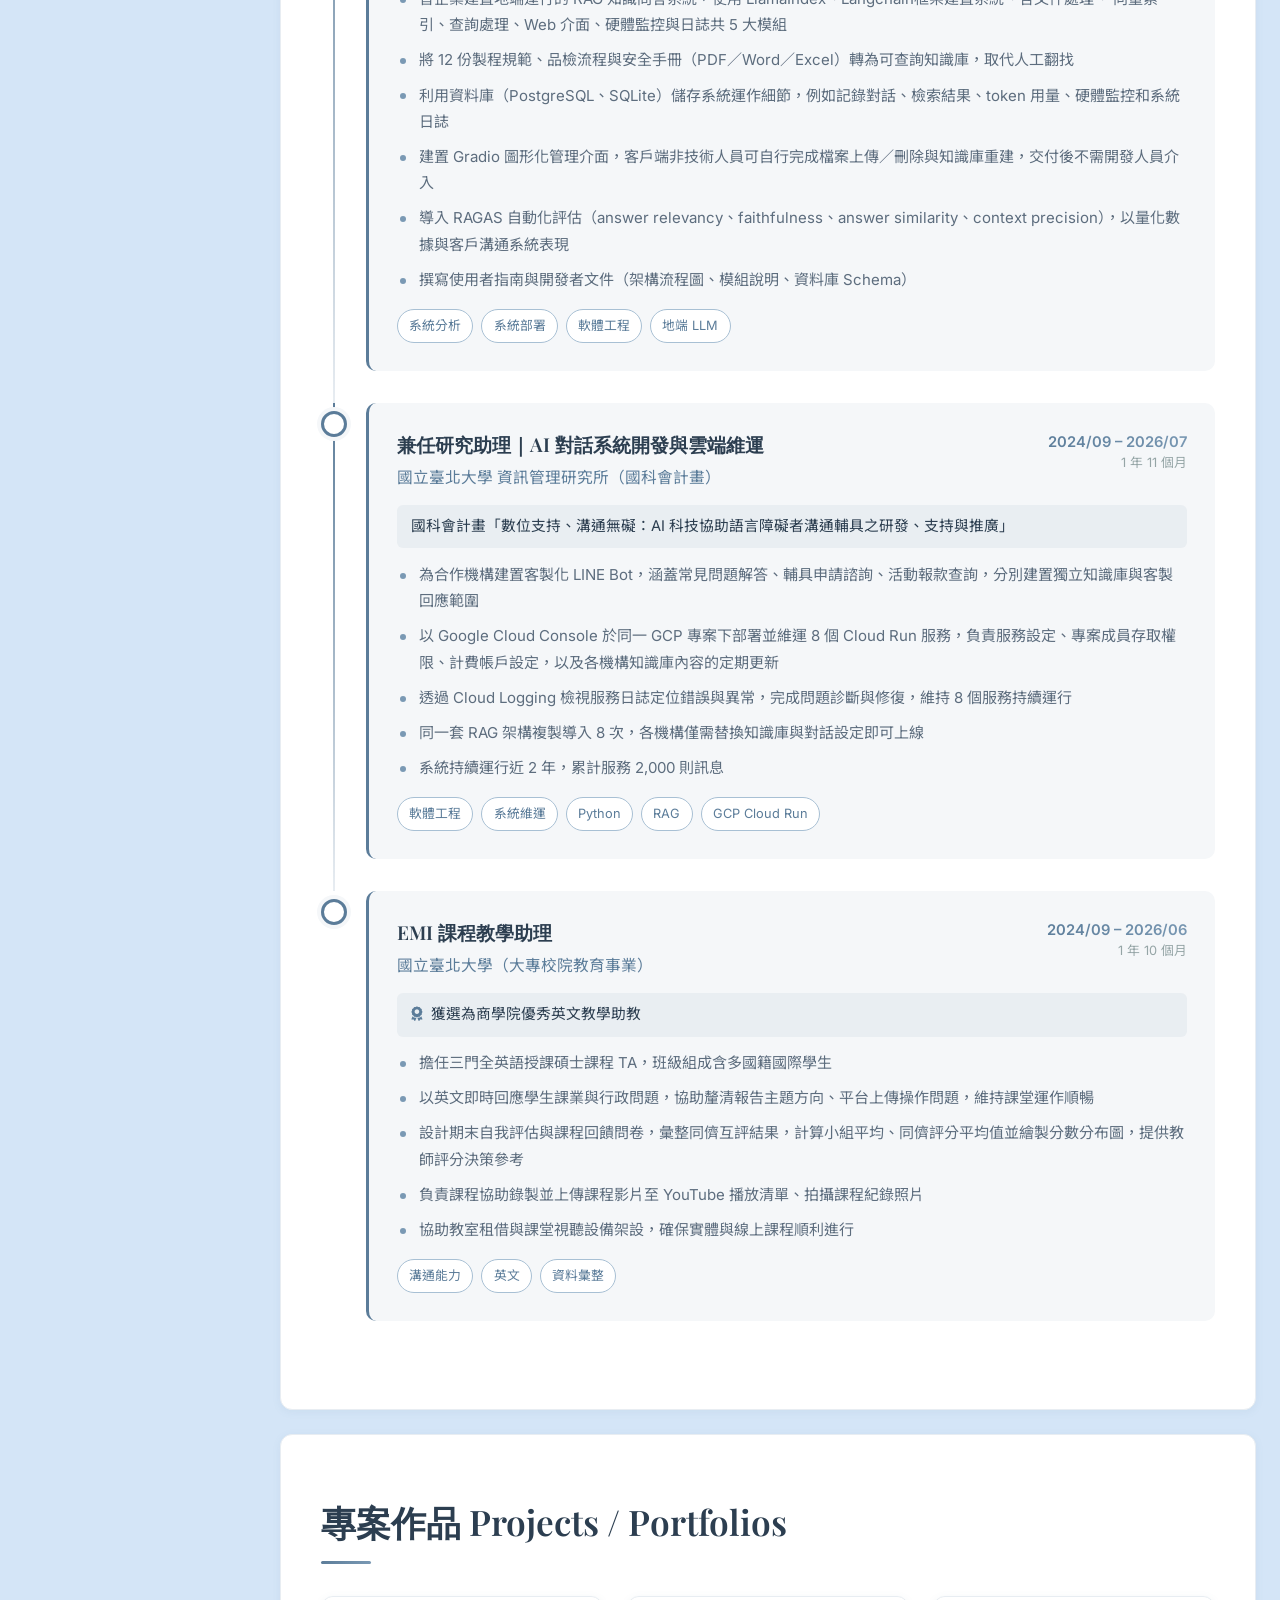
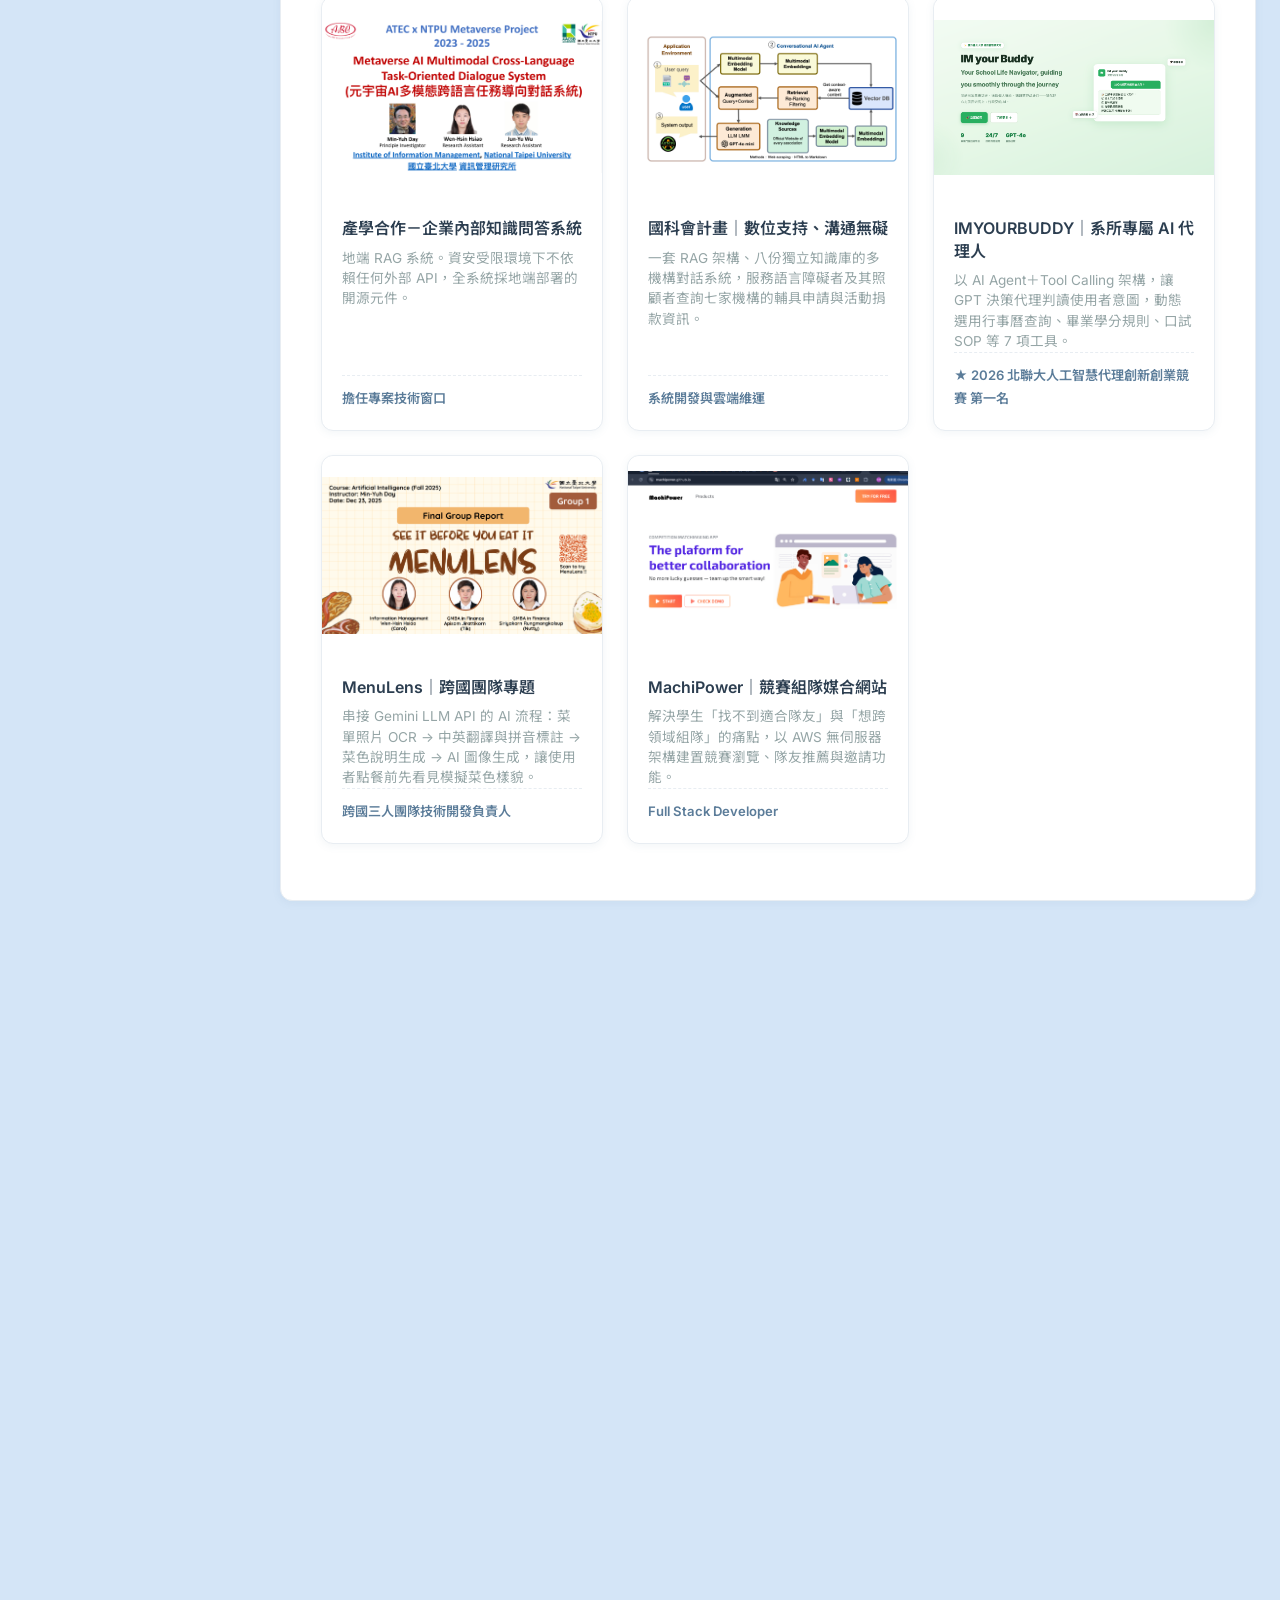
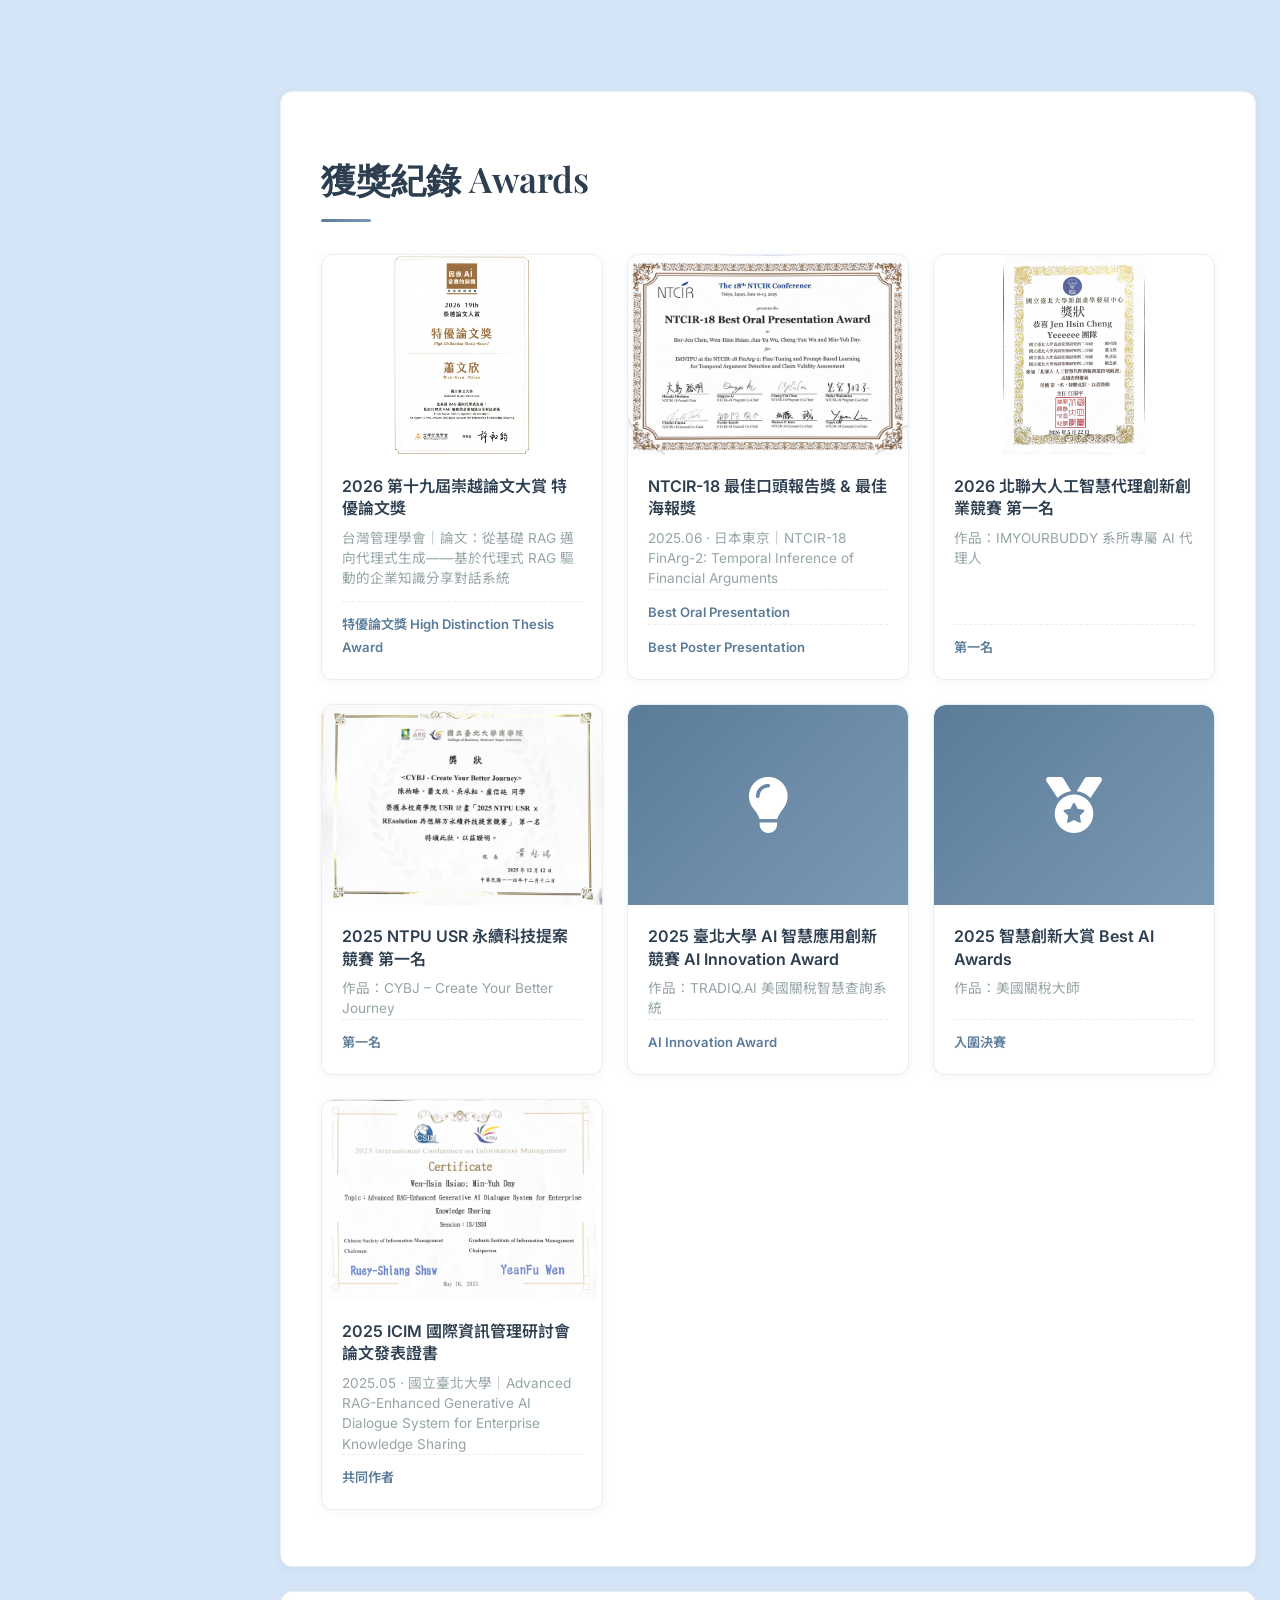
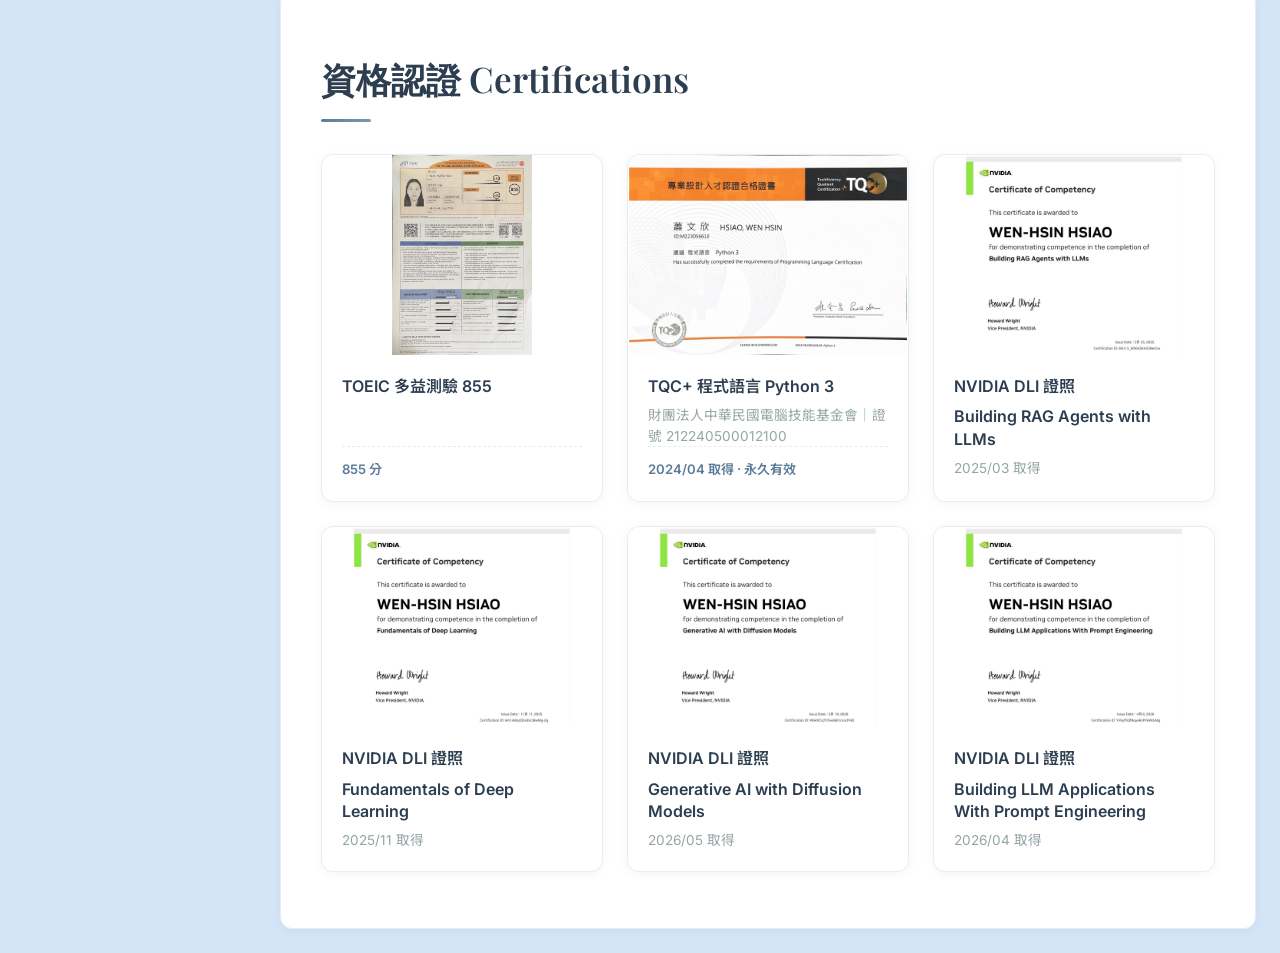
==== commit 705576a5: "調整" ====
--- a/index.html
+++ b/index.html
@@ -173,7 +173,7 @@
                                 </div>
                             </div>
                             <p class="exp-note">國科會計畫「數位支持、溝通無礙：AI 科技協助語言障礙者溝通輔具之研發、支持與推廣」</p>
-                            <p class="exp-summary">擔任 7 個合作機構的技術對口，執行系統從導入到上線維運的完整流程。</p>
+                            
                             <ul class="exp-list">
                                 <li>為合作機構建置客製化 LINE Bot，涵蓋常見問題解答、輔具申請諮詢、活動報款查詢，分別建置獨立知識庫與客製回應範圍</li>
                                 <li>以 Google Cloud Console 於同一 GCP 專案下部署並維運 8 個 Cloud Run 服務，負責服務設定、專案成員存取權限、計費帳戶設定，以及各機構知識庫內容的定期更新</li>
